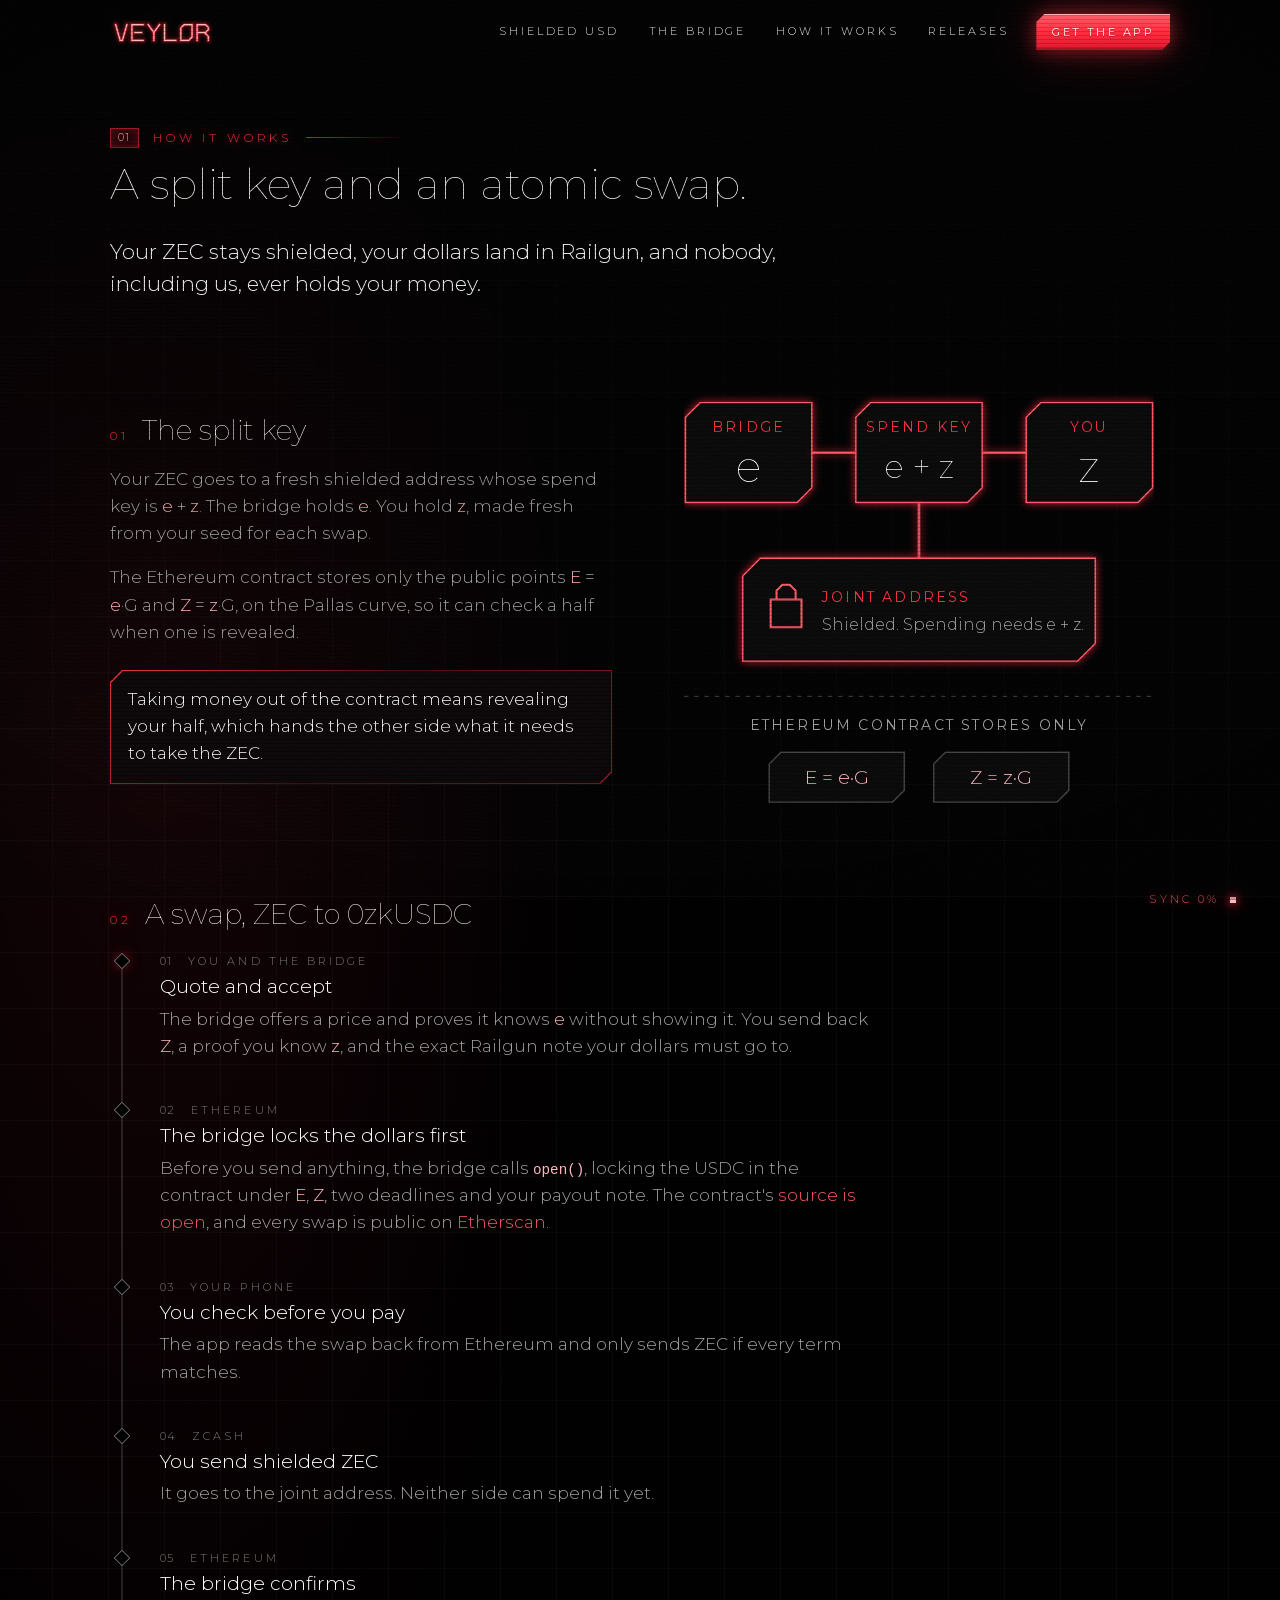
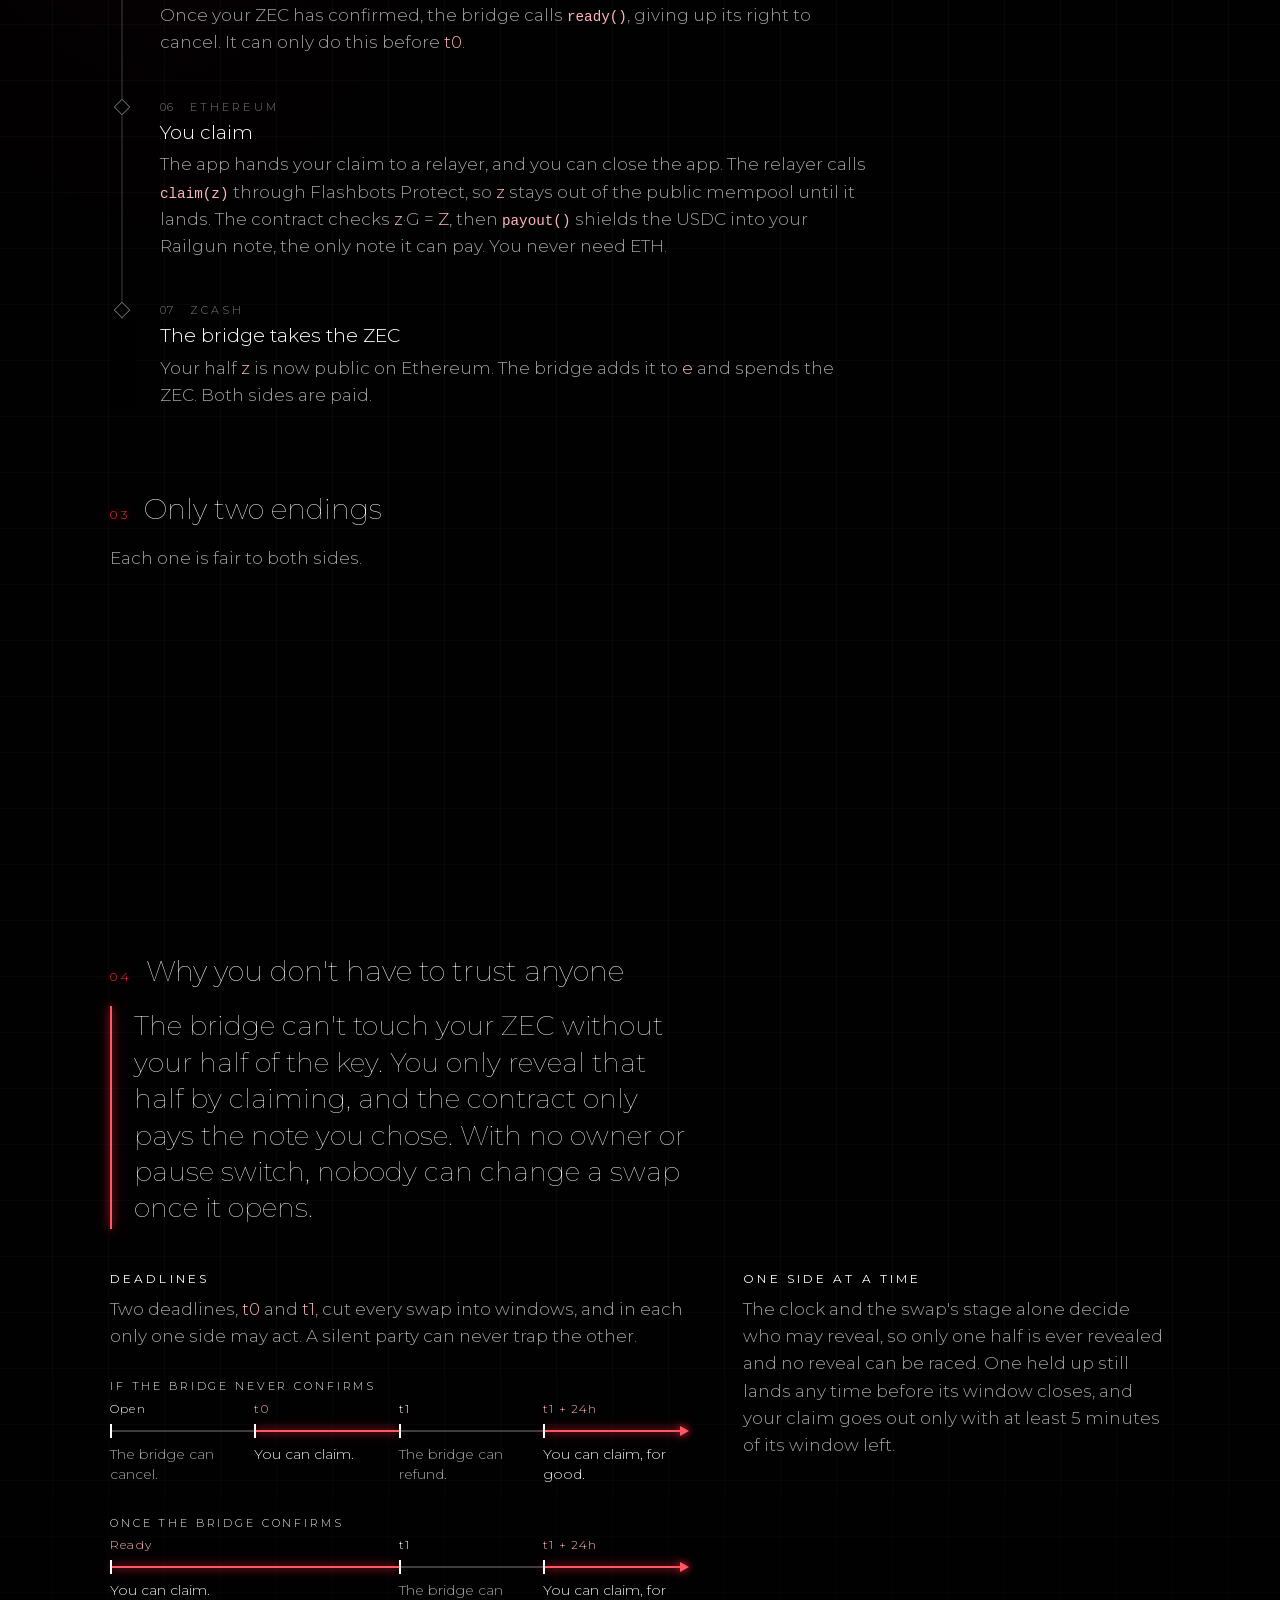
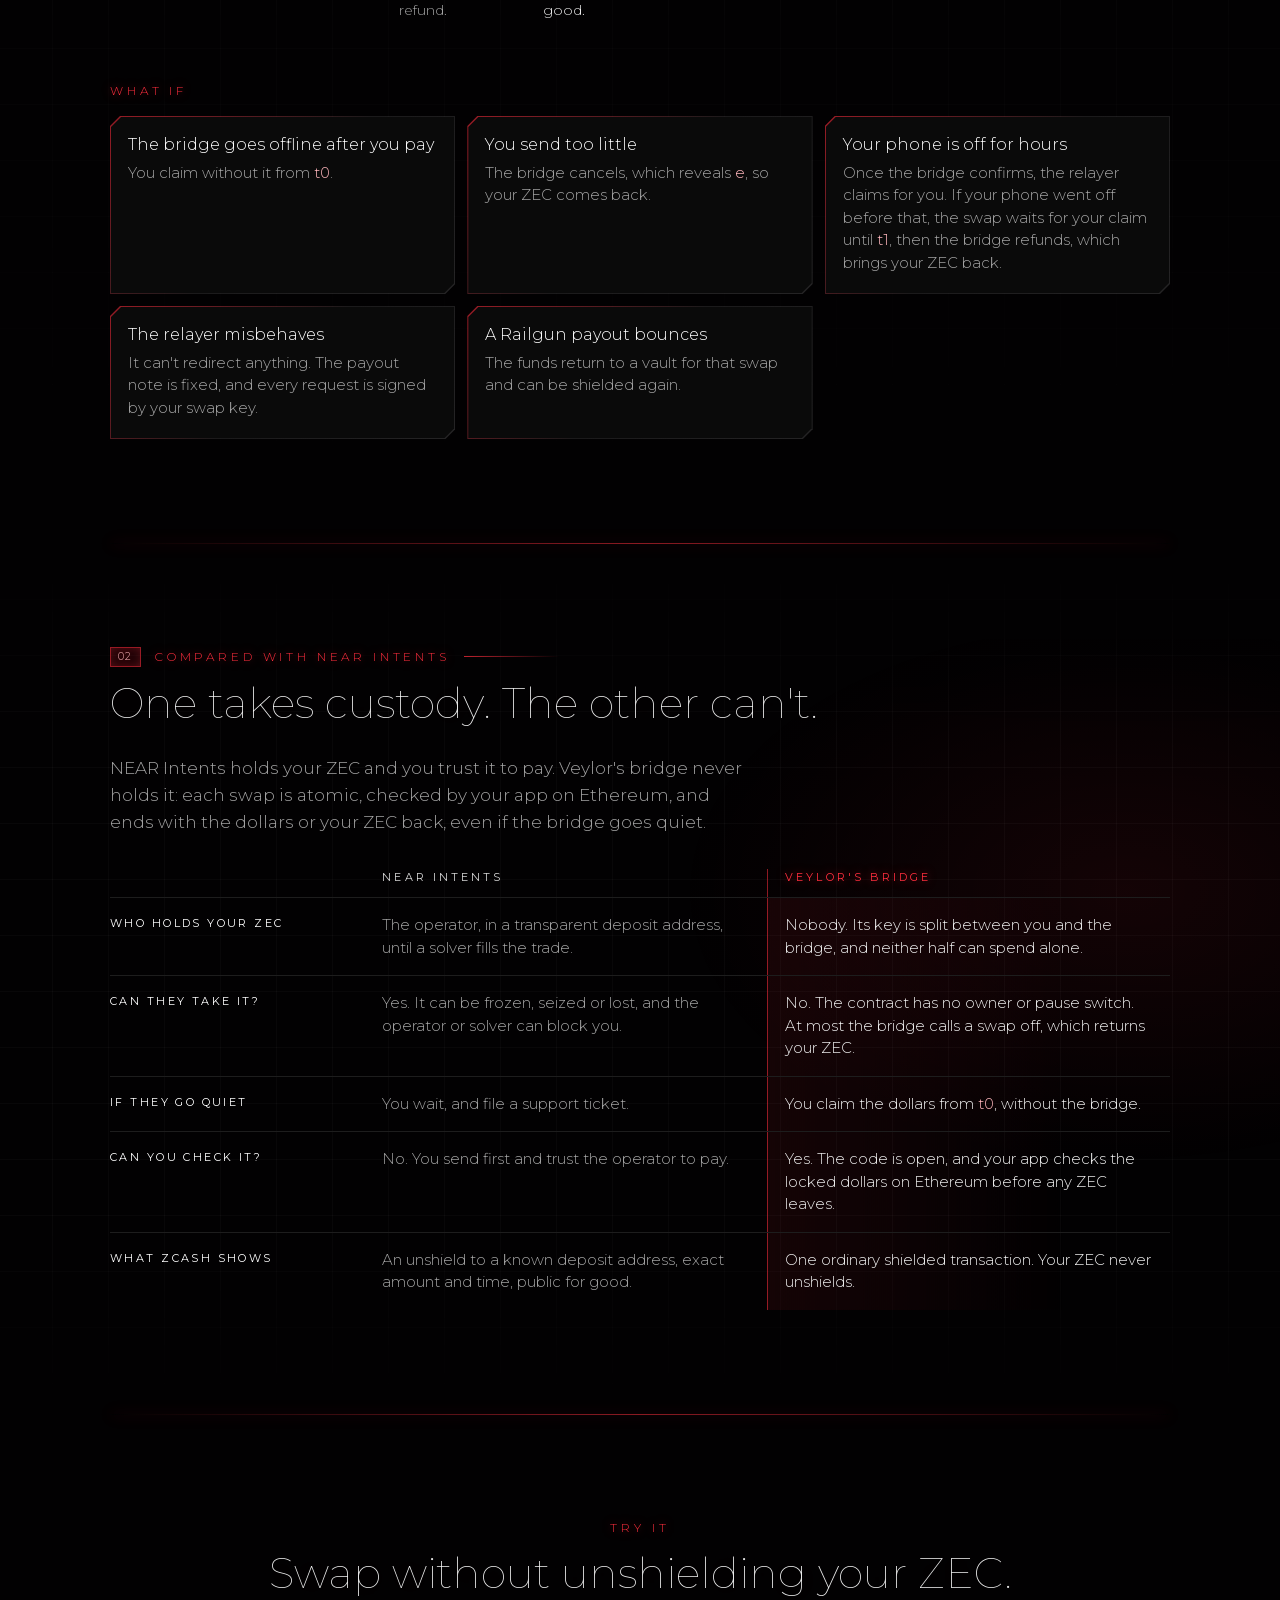
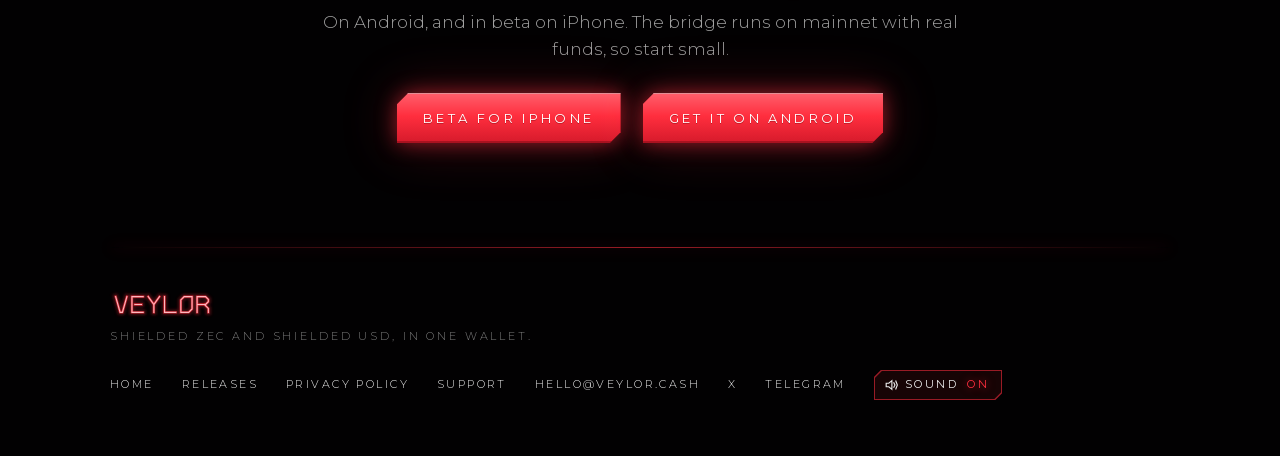
==== how-it-works/index.html @ bbc7f248 "Releases: every download with its SHA-256, its build record, and how to check it veylor.cash/release" ====
<!doctype html>
<html lang="en">
<head>
<meta charset="utf-8">
<meta name="viewport" content="width=device-width, initial-scale=1, viewport-fit=cover">
<title>How it works · Veylor</title>
<meta name="description" content="How Veylor's shielded bridge swaps shielded ZEC for USDC shielded in Railgun, without unshielding your ZEC: a split key, an atomic swap, and a refund for every failure.">
<meta name="theme-color" content="#000000">
<meta property="og:title" content="How Veylor's shielded bridge works">
<meta property="og:description" content="How Veylor swaps shielded ZEC and shielded USDC with a split key and an atomic swap, and how it compares with NEAR Intents.">
<meta property="og:image" content="https://veylor.cash/icon.png">
<meta property="og:url" content="https://veylor.cash/how-it-works/">
<link rel="icon" href="/icon.png">
<link rel="apple-touch-icon" href="/icon.png">
<link rel="preload" href="/fonts/montserrat-latin.woff2" as="font" type="font/woff2" crossorigin>
<link rel="stylesheet" href="/site.css">
<script>document.documentElement.classList.add('js')</script>
<script src="/site.js" defer></script>
</head>
<body>
<div class="topbar">
  <a class="tb-mark" href="/" aria-label="Veylor home"><svg class="wordmark lit" viewBox="-5 -5 92.5 24" aria-hidden="true"><g fill="none" stroke-linecap="square" stroke-linejoin="miter"><use href="#vw" class="halo" filter="url(#vw-halo)"/><use href="#vw" class="glow" filter="url(#vw-glow)"/><use href="#vw" class="core"/></g></svg></a>
  <nav class="tb-links" aria-label="Main">
    <a href="/#dollars">Shielded USD</a>
    <a href="/#trail">The bridge</a>
    <a href="/how-it-works/">How it works</a>
    <a href="/releases/">Releases</a>
  </nav>
  <div class="tb-end">
    <span class="btn-glow"><a class="btn btn-sm" href="/#beta">Get the app</a></span>
  </div>
</div>

<div class="sync" aria-hidden="true"><div class="sync-line"></div><div class="sync-head"><span class="sync-readout">SYNC 0%</span></div></div>

<main>
  <svg class="defs" width="0" height="0" aria-hidden="true" focusable="false"><defs>
          <path id="vw" d="M0 0L4 14L6 14L10 0M24.5 0L14.5 0L14.5 14L24.5 14M17.1 7L23 7M29 0L34 7L39 0M34 7L34 14M43.5 0L43.5 14L53.5 14M61 0L68 0L68 11L65 14L58 14L58 3ZM72.5 14L72.5 0L80 0L82.5 2.5L82.5 4.5L80 7L72.5 7M79 7L82.5 10.5L82.5 14"/>
          <filter id="vw-halo" x="-20%" y="-90%" width="140%" height="280%"><feGaussianBlur stdDeviation="1.6"/></filter>
          <filter id="vw-glow" x="-10%" y="-40%" width="120%" height="180%"><feGaussianBlur stdDeviation="0.45"/></filter>
        </defs></svg>

  <section class="section first" id="how" aria-labelledby="how-title">
    <p class="hud sec">How it works</p>
    <h1 class="title" id="how-title">A split key and an atomic swap.</h1>
    <p class="lead reveal">Your ZEC stays shielded, your dollars land in Railgun, and nobody, including us, ever holds your money.</p>

    <div class="how-block how-key">
      <div>
        <h3 class="sub"><span class="sub-n">01</span> The split key</h3>
        <div class="prose">
          <p>Your ZEC goes to a fresh shielded address whose spend key is <var>e</var> + <var>z</var>. The bridge holds <var>e</var>. You hold <var>z</var>, made fresh from your seed for each swap.</p>
          <p>The Ethereum contract stores only the public points <var>E</var> = <var>e</var>·G and <var>Z</var> = <var>z</var>·G, on the Pallas curve, so it can check a half when one is revealed.</p>
        </div>
        <p class="callout plate">Taking money out of the contract means revealing your half, which hands the other side what it needs to take the ZEC.</p>
      </div>
      <figure class="keyfig reveal">
        <svg viewBox="0 0 320 292" role="img" aria-labelledby="kf-title kf-desc">
          <title id="kf-title">The split key</title>
          <desc id="kf-desc">The bridge's half e and your half z add up to e + z, the spend key of the joint shielded address. The Ethereum contract stores only the public points E = e·G and Z = z·G.</desc>
          <g class="kd-e kd-lit">
            <path class="kd-plate" d="M11 12H87V70L77 80H1V22Z"/>
            <text class="kd-cap" x="44" y="32" text-anchor="middle">BRIDGE</text>
            <text class="kd-big" x="44" y="66" text-anchor="middle">e</text>
          </g>
          <g class="kd-z kd-lit">
            <path class="kd-plate" d="M243 12H319V70L309 80H233V22Z"/>
            <text class="kd-cap" x="276" y="32" text-anchor="middle">YOU</text>
            <text class="kd-big" x="276" y="66" text-anchor="middle">z</text>
          </g>
          <path class="kd-wire w1" pathLength="1" d="M87 46H117"/>
          <path class="kd-wire w2" pathLength="1" d="M233 46H203"/>
          <g class="kd-sum kd-lit">
            <path class="kd-plate" d="M127 12H203V70L193 80H117V22Z"/>
            <text class="kd-cap" x="160" y="32" text-anchor="middle">SPEND KEY</text>
            <text class="kd-mid" x="160" y="63" text-anchor="middle">e + z</text>
          </g>
          <path class="kd-wire w3" pathLength="1" d="M160 80V118"/>
          <g class="kd-joint kd-lit">
            <path class="kd-plate" d="M52 118H280V176L268 188H40V130Z"/>
            <path class="kd-lock" d="M63 146V140L67 136H72L76 140V146M59 146H80V165H59Z"/>
            <text class="kd-cap" x="94" y="148">JOINT ADDRESS</text>
            <text class="kd-small" x="94" y="167">Shielded. Spending needs e + z.</text>
          </g>
          <g class="kd-contract">
            <path class="kd-rule" d="M0 212H320"/>
            <text class="kd-cap kd-cap-dim" x="160" y="235" text-anchor="middle">ETHEREUM CONTRACT STORES ONLY</text>
            <path class="kd-plate" d="M66 250H150V276L142 284H58V258Z"/>
            <text class="kd-chip" x="104" y="272" text-anchor="middle">E = e·G</text>
            <path class="kd-plate" d="M178 250H262V276L254 284H170V258Z"/>
            <text class="kd-chip" x="216" y="272" text-anchor="middle">Z = z·G</text>
          </g>
        </svg>
      </figure>
    </div>

    <div class="how-block">
      <h3 class="sub"><span class="sub-n">02</span> A swap, ZEC to 0zkUSDC</h3>
      <div class="steps-wrap" data-rail>
        <span class="rail" aria-hidden="true"><span class="rail-fill"></span></span>
        <ol class="steps">
          <li class="step">
            <span class="step-where">You and the bridge</span>
            <h4>Quote and accept</h4>
            <p>The bridge offers a price and proves it knows <var>e</var> without showing it. You send back <var>Z</var>, a proof you know <var>z</var>, and the exact Railgun note your dollars must go to.</p>
          </li>
          <li class="step">
            <span class="step-where">Ethereum</span>
            <h4>The bridge locks the dollars first</h4>
            <p>Before you send anything, the bridge calls <code>open()</code>, locking the USDC in the contract under <var>E</var>, <var>Z</var>, two deadlines and your payout note. The contract's <a href="https://github.com/ChinmayGopal931/zecSwap/blob/64917fc90175dc25a0f6d522f0481807d7fe78f2/contracts/src/ZecSwap.sol">source is open</a>, and every swap is public on <a href="https://etherscan.io/address/0xeB3A00bcB6c9fF626fE57a5dBbDCf01730e7898f">Etherscan</a>.</p>
          </li>
          <li class="step">
            <span class="step-where">Your phone</span>
            <h4>You check before you pay</h4>
            <p>The app reads the swap back from Ethereum and only sends ZEC if every term matches.</p>
          </li>
          <li class="step">
            <span class="step-where">Zcash</span>
            <h4>You send shielded ZEC</h4>
            <p>It goes to the joint address. Neither side can spend it yet.</p>
          </li>
          <li class="step">
            <span class="step-where">Ethereum</span>
            <h4>The bridge confirms</h4>
            <p>Once your ZEC has confirmed, the bridge calls <code>ready()</code>, giving up its right to cancel. It can only do this before <var>t0</var>.</p>
          </li>
          <li class="step">
            <span class="step-where">Ethereum</span>
            <h4>You claim</h4>
            <p>The app hands your claim to a relayer, and you can close the app. The relayer calls <code>claim(z)</code> through Flashbots Protect, so <var>z</var> stays out of the public mempool until it lands. The contract checks <var>z</var>·G = <var>Z</var>, then <code>payout()</code> shields the USDC into your Railgun note, the only note it can pay. You never need ETH.</p>
          </li>
          <li class="step">
            <span class="step-where">Zcash</span>
            <h4>The bridge takes the ZEC</h4>
            <p>Your half <var>z</var> is now public on Ethereum. The bridge adds it to <var>e</var> and spends the ZEC. Both sides are paid.</p>
          </li>
        </ol>
      </div>
    </div>

    <div class="how-block">
      <h3 class="sub"><span class="sub-n">03</span> Only two endings</h3>
      <p class="prose">Each one is fair to both sides.</p>
      <div class="endings">
        <article class="ending card reveal"><div class="card-in">
          <span class="half plate" aria-hidden="true">z</span>
          <p class="hud">Claimed</p>
          <h4>You reveal <var>z</var></h4>
          <ul class="payouts">
            <li>You get 0zkUSDC in your Railgun note.</li>
            <li>The bridge adds <var>z</var> to <var>e</var> and takes the ZEC.</li>
          </ul>
          <p class="ending-note">The contract can only pay the note fixed at open.</p>
        </div></article>
        <article class="ending card reveal"><div class="card-in">
          <span class="half plate" aria-hidden="true">e</span>
          <p class="hud">Refunded</p>
          <h4>The bridge reveals <var>e</var></h4>
          <ul class="payouts">
            <li>The bridge gets its USDC back.</li>
            <li>Your app adds <var>e</var> to your <var>z</var> and moves the ZEC back to you.</li>
          </ul>
          <p class="ending-note">The bridge can cancel before <var>t0</var> if it never confirmed, or refund in the day after <var>t1</var>.</p>
        </div></article>
      </div>
    </div>

    <div class="how-block">
      <h3 class="sub"><span class="sub-n">04</span> Why you don't have to trust anyone</h3>
      <blockquote class="pull reveal"><p>The bridge can't touch your ZEC without your half of the key. You only reveal that half by claiming, and the contract only pays the note you chose. With no owner or pause switch, nobody can change a swap once it opens.</p></blockquote>
      <div class="rules">
        <div class="rule reveal">
          <h4>Deadlines</h4>
          <p>Two deadlines, <var>t0</var> and <var>t1</var>, cut every swap into windows, and in each only one side may act. A silent party can never trap the other.</p>
          <div class="lanes">
            <div class="lane">
              <p class="lane-title">If the bridge never confirms</p>
              <ol class="lane-bar ends-you">
                <li class="seg"><span class="mark"><span class="sr-only">From </span>Open<span class="sr-only">:</span></span> The bridge can cancel.</li>
                <li class="seg seg-you"><span class="mark"><span class="sr-only">From </span>t0<span class="sr-only">:</span></span> You can claim.</li>
                <li class="seg"><span class="mark"><span class="sr-only">From </span>t1<span class="sr-only">:</span></span> The bridge can refund.</li>
                <li class="seg seg-you"><span class="mark"><span class="sr-only">From </span>t1 + 24h<span class="sr-only">:</span></span> You can claim, for good.</li>
              </ol>
            </div>
            <div class="lane">
              <p class="lane-title">Once the bridge confirms</p>
              <ol class="lane-bar ends-you">
                <li class="seg seg-you seg-wide"><span class="mark"><span class="sr-only">From </span>Ready<span class="sr-only">:</span></span> You can claim.</li>
                <li class="seg"><span class="mark"><span class="sr-only">From </span>t1<span class="sr-only">:</span></span> The bridge can refund.</li>
                <li class="seg seg-you"><span class="mark"><span class="sr-only">From </span>t1 + 24h<span class="sr-only">:</span></span> You can claim, for good.</li>
              </ol>
            </div>
          </div>
        </div>
        <div class="rule reveal">
          <h4>One side at a time</h4>
          <p>The clock and the swap's stage alone decide who may reveal, so only one half is ever revealed and no reveal can be raced. One held up still lands any time before its window closes, and your claim goes out only with at least 5 minutes of its window left.</p>
        </div>
      </div>

      <h4 class="hud whatif-title">What if</h4>
      <dl class="whatif">
        <div class="wi plate reveal"><dt>The bridge goes offline after you pay</dt><dd>You claim without it from <var>t0</var>.</dd></div>
        <div class="wi plate reveal"><dt>You send too little</dt><dd>The bridge cancels, which reveals <var>e</var>, so your ZEC comes back.</dd></div>
        <div class="wi plate reveal"><dt>Your phone is off for hours</dt><dd>Once the bridge confirms, the relayer claims for you. If your phone went off before that, the swap waits for your claim until <var>t1</var>, then the bridge refunds, which brings your ZEC back.</dd></div>
        <div class="wi plate reveal"><dt>The relayer misbehaves</dt><dd>It can't redirect anything. The payout note is fixed, and every request is signed by your swap key.</dd></div>
        <div class="wi plate reveal"><dt>A Railgun payout bounces</dt><dd>The funds return to a vault for that swap and can be shielded again.</dd></div>
      </dl>
    </div>
  </section>

  <section class="section" id="compare" aria-labelledby="compare-title">
    <p class="hud sec">Compared with NEAR Intents</p>
    <h2 class="title" id="compare-title">One takes custody. The other can't.</h2>
    <p class="prose intro">NEAR Intents holds your ZEC and you trust it to pay. Veylor's bridge never holds it: each swap is atomic, checked by your app on Ethereum, and ends with the dollars or your ZEC back, even if the bridge goes quiet.</p>
    <div class="reveal">
      <table class="compare" role="table">
        <caption class="sr-only">NEAR Intents and Veylor's bridge, compared</caption>
        <thead role="rowgroup">
          <tr role="row">
            <th scope="col" role="columnheader"><span class="sr-only">Compared on</span></th>
            <th scope="col" role="columnheader" class="c-near">NEAR Intents</th>
            <th scope="col" role="columnheader" class="c-veylor">Veylor's bridge</th>
          </tr>
        </thead>
        <tbody role="rowgroup">
          <tr role="row">
            <th scope="row" role="rowheader">Who holds your ZEC</th>
            <td role="cell" class="c-near" data-label="NEAR Intents">The operator, in a transparent deposit address, until a solver fills the trade.</td>
            <td role="cell" class="c-veylor" data-label="Veylor's bridge">Nobody. Its key is split between you and the bridge, and neither half can spend alone.</td>
          </tr>
          <tr role="row">
            <th scope="row" role="rowheader">Can they take it?</th>
            <td role="cell" class="c-near" data-label="NEAR Intents">Yes. It can be frozen, seized or lost, and the operator or solver can block you.</td>
            <td role="cell" class="c-veylor" data-label="Veylor's bridge">No. The contract has no owner or pause switch. At most the bridge calls a swap off, which returns your ZEC.</td>
          </tr>
          <tr role="row">
            <th scope="row" role="rowheader">If they go quiet</th>
            <td role="cell" class="c-near" data-label="NEAR Intents">You wait, and file a support ticket.</td>
            <td role="cell" class="c-veylor" data-label="Veylor's bridge">You claim the dollars from <var>t0</var>, without the bridge.</td>
          </tr>
          <tr role="row">
            <th scope="row" role="rowheader">Can you check it?</th>
            <td role="cell" class="c-near" data-label="NEAR Intents">No. You send first and trust the operator to pay.</td>
            <td role="cell" class="c-veylor" data-label="Veylor's bridge">Yes. The code is open, and your app checks the locked dollars on Ethereum before any ZEC leaves.</td>
          </tr>
          <tr role="row">
            <th scope="row" role="rowheader">What Zcash shows</th>
            <td role="cell" class="c-near" data-label="NEAR Intents">An unshield to a known deposit address, exact amount and time, public for good.</td>
            <td role="cell" class="c-veylor" data-label="Veylor's bridge">One ordinary shielded transaction. Your ZEC never unshields.</td>
          </tr>
        </tbody>
      </table>
    </div>
  </section>

  <section class="section beta" id="try">
    <p class="hud">Try it</p>
    <h2 class="title">Swap without unshielding your ZEC.</h2>
    <p class="prose">On Android, and in beta on iPhone. The bridge runs on mainnet with real funds, so start small.</p>
    <div class="cta"><span class="btn-glow"><a class="btn" href="https://testflight.apple.com/join/D9gw2Kwm">Beta for iPhone</a></span><span class="btn-glow"><a class="btn" href="https://play.google.com/store/apps/details?id=com.veylor.app">Get it on Android</a></span></div>
  </section>
</main>

<footer class="site-footer">
  <div class="ft-brand">
    <a class="tb-mark" href="/" aria-label="Veylor home"><svg class="wordmark lit" viewBox="-5 -5 92.5 24" aria-hidden="true"><g fill="none" stroke-linecap="square" stroke-linejoin="miter"><use href="#vw" class="halo" filter="url(#vw-halo)"/><use href="#vw" class="glow" filter="url(#vw-glow)"/><use href="#vw" class="core"/></g></svg></a>
    <p>Shielded ZEC and Shielded USD, in one wallet.</p>
  </div>
  <div class="ft-links">
    <nav aria-label="Footer">
      <a href="/">Home</a>
      <a href="/releases/">Releases</a>
      <a href="/privacy/">Privacy policy</a>
      <a href="/#support">Support</a>
      <a href="mailto:hello@veylor.cash">hello@veylor.cash</a>
    </nav>
    <nav class="ft-social" aria-label="Social">
      <a href="https://x.com/veylorwallet" aria-label="Veylor on X">X</a>
      <a href="https://t.me/veylorwallet" aria-label="Veylor on Telegram">Telegram</a>
    </nav>
    <button class="sound plate" type="button" aria-pressed="true" hidden>
      <svg viewBox="0 0 16 16" aria-hidden="true"><path d="M2.5 6H5.5L9 3V13L5.5 10H2.5Z"/><path class="wave" d="M11.25 5.5L12.5 8L11.25 10.5M13.5 3.5L15.25 8L13.5 12.5"/><path class="mute" d="M11.5 6L15 10M15 6L11.5 10"/></svg>
      <span>Sound</span><span class="sound-state" aria-hidden="true">On</span>
    </button>
  </div>
</footer>
</body>
</html>
---- site.css ----
@font-face {
  font-family: "Montserrat";
  src: url("/fonts/montserrat-latin.woff2") format("woff2");
  font-weight: 100 400;
  font-display: swap;
  unicode-range: U+0000-00FF, U+0131, U+0152-0153, U+02BB-02BC, U+02C6, U+02DA, U+02DC, U+0304, U+0308, U+0329, U+2000-206F, U+20AC, U+2122, U+2191, U+2193, U+2212, U+2215, U+FEFF, U+FFFD;
}

:root {
  color-scheme: dark;
  --bg: #000;
  --panel: #070707;
  --text: #ececec;
  --muted: #a3a3a3;
  --dim: #7d7d7d;
  --red: #ff2e3e;
  --red-hot: #ff5966;
  --red-core: #ffb7bd;
  --red-deep: #6e0b15;
  --rule: #1d1d1d;
  --steel: rgba(255, 255, 255, 0.22);
  --cut: 14px;
  --lit-edge: linear-gradient(135deg, rgba(255, 46, 62, 0.95), rgba(255, 46, 62, 0.25) 48%, rgba(255, 46, 62, 0.55));
  --font: "Montserrat", -apple-system, BlinkMacSystemFont, "Segoe UI", Roboto, Helvetica, Arial, sans-serif;
  --panel-fill:
    radial-gradient(140% 90% at 0% 0%, rgba(255, 46, 62, 0.09), transparent 55%),
    linear-gradient(180deg, rgba(255, 255, 255, 0.04), rgba(255, 255, 255, 0) 32%),
    repeating-linear-gradient(135deg, rgba(255, 255, 255, 0.016) 0 1px, transparent 1px 6px),
    #0a090a;
  --grain: url("data:image/svg+xml,%3Csvg xmlns='http://www.w3.org/2000/svg' width='180' height='180'%3E%3Cfilter id='n'%3E%3CfeTurbulence type='fractalNoise' baseFrequency='.85' numOctaves='2' stitchTiles='stitch'/%3E%3CfeColorMatrix values='0 0 0 0 1 0 0 0 0 1 0 0 0 0 1 0 0 0 .6 0'/%3E%3C/filter%3E%3Crect width='100%25' height='100%25' filter='url(%23n)'/%3E%3C/svg%3E");
  --mono: ui-monospace, SFMono-Regular, Menlo, Consolas, "Liberation Mono", monospace;
}

/* Every animation on this page lives in the no-preference block at the end:
   what is written above it is the still, fully lit page that visitors who
   ask for reduced motion see. */

* { box-sizing: border-box; }
html, body { overflow-x: clip; }
body {
  margin: 0;
  background: #020102;
  color: var(--text);
  font: 300 17px/1.6 var(--font);
  -webkit-font-smoothing: antialiased;
}
body::before, body::after { content: ""; position: fixed; inset: 0; pointer-events: none; z-index: 100; }
body::before { background: var(--grain); background-size: 180px; opacity: 0.045; }
body::after {
  background:
    repeating-linear-gradient(to bottom, transparent 0 3px, rgba(0, 0, 0, 0.16) 3px 4px),
    radial-gradient(ellipse 120% 90% at 50% 45%, transparent 58%, rgba(0, 0, 0, 0.6) 100%);
}
.defs { position: absolute; width: 0; height: 0; overflow: hidden; }
a { color: var(--red-hot); text-decoration: none; }
a:hover { text-decoration: underline; }
a:focus-visible, button:focus-visible { outline: 1px solid var(--red-core); outline-offset: 4px; }
.sr-only {
  position: absolute; width: 1px; height: 1px; margin: -1px; overflow: hidden;
  clip: rect(0 0 0 0); white-space: nowrap; border: 0;
}
var { font-style: normal; color: var(--red-core); }
.section code { font-family: var(--mono); font-size: 0.84em; color: var(--red-core); }

/* HUD captions: spaced uppercase red, as the app's section heads. */
.hud {
  font-weight: 300; font-size: 12px; letter-spacing: 0.32em; text-transform: uppercase;
  color: var(--red); text-shadow: 0 0 10px rgba(255, 46, 62, 0.55);
  margin: 0;
}

/* A plate with 45° cuts: a 1px edge (the cuts drawn too) over a dark fill. */
.plate { position: relative; isolation: isolate; --c: 10px; --edge: var(--steel); --fill: #0a0a0a; }
.plate::before, .plate::after {
  content: ""; position: absolute; z-index: -1; pointer-events: none;
  clip-path: polygon(var(--c) 0, 100% 0, 100% calc(100% - var(--c)), calc(100% - var(--c)) 100%, 0 100%, 0 var(--c));
}
.plate::before { inset: 0; background: var(--edge); }
.plate::after { inset: 1px; background: var(--fill); }

/* The VEYLOR tube: halo, glow and core, as Neon.strokeTube. */
.wordmark { display: block; overflow: visible; }
.wordmark .halo { stroke: var(--red); stroke-opacity: 0.28; stroke-width: 4.75; }
.wordmark .glow { stroke: var(--red); stroke-opacity: 0.75; stroke-width: 2.09; }
.wordmark .core { stroke: var(--red-core); stroke-width: 0.95; }

/* ---------- Hero ---------- */
.hero {
  position: relative; min-height: 100vh; min-height: 100svh; display: flex; flex-direction: column; overflow: hidden; isolation: isolate;
  background: linear-gradient(to bottom, #000 0%, #040103 38%, #12030a 70%, #2a0711 100%);
}
.sky { position: absolute; inset: 0; z-index: 0; pointer-events: none; }
.stars {
  position: absolute; inset: 0;
  background:
    radial-gradient(circle at 45.3% 33.3%, rgba(255,255,255,0.9) 0 1.4px, transparent 2.2px),
    radial-gradient(circle at 50.8% 34.9%, rgba(255,255,255,0.5) 0 1.4px, transparent 2.2px),
    radial-gradient(circle at 62.7% 46.4%, rgba(255,255,255,0.35) 0 1.4px, transparent 2.2px),
    radial-gradient(circle at 30.7% 7.1%, rgba(255,255,255,0.35) 0 1.4px, transparent 2.2px),
    radial-gradient(circle at 95.5% 38.6%, rgba(255,255,255,0.5) 0 1px, transparent 1.8px),
    radial-gradient(circle at 82.5% 5.5%, rgba(255,255,255,0.35) 0 1px, transparent 1.8px),
    radial-gradient(circle at 87.2% 35.6%, rgba(255,255,255,0.9) 0 1px, transparent 1.8px),
    radial-gradient(circle at 44.2% 49.2%, rgba(255,255,255,0.5) 0 1px, transparent 1.8px),
    radial-gradient(circle at 50.0% 39.1%, rgba(255,255,255,0.9) 0 1px, transparent 1.8px),
    radial-gradient(circle at 40.9% 32.9%, rgba(255,255,255,0.35) 0 1px, transparent 1.8px),
    radial-gradient(circle at 31.9% 14.9%, rgba(255,255,255,0.7) 0 1px, transparent 1.8px),
    radial-gradient(circle at 7.9% 44.9%, rgba(255,255,255,0.9) 0 1px, transparent 1.8px),
    radial-gradient(circle at 84.0% 23.6%, rgba(255,255,255,0.35) 0 1px, transparent 1.8px),
    radial-gradient(circle at 21.9% 53.9%, rgba(255,255,255,0.35) 0 1.4px, transparent 2.2px),
    radial-gradient(circle at 37.8% 41.7%, rgba(255,255,255,0.9) 0 1px, transparent 1.8px),
    radial-gradient(circle at 56.5% 13.1%, rgba(255,255,255,0.7) 0 1px, transparent 1.8px),
    radial-gradient(circle at 9.5% 20.6%, rgba(255,255,255,0.9) 0 1px, transparent 1.8px),
    radial-gradient(circle at 14.2% 41.6%, rgba(255,255,255,0.35) 0 1px, transparent 1.8px),
    radial-gradient(circle at 46.6% 29.3%, rgba(255,255,255,0.5) 0 1.4px, transparent 2.2px),
    radial-gradient(circle at 50.9% 57.2%, rgba(255,255,255,0.5) 0 1.4px, transparent 2.2px),
    radial-gradient(circle at 64.1% 8.5%, rgba(255,255,255,0.9) 0 1px, transparent 1.8px),
    radial-gradient(circle at 1.0% 50.4%, rgba(255,255,255,0.7) 0 1px, transparent 1.8px),
    radial-gradient(circle at 21.6% 24.1%, rgba(255,255,255,0.35) 0 1px, transparent 1.8px),
    radial-gradient(circle at 98.0% 13.9%, rgba(255,255,255,0.7) 0 1px, transparent 1.8px),
    radial-gradient(circle at 76.7% 20.4%, rgba(255,255,255,0.7) 0 1.4px, transparent 2.2px),
    radial-gradient(circle at 8.2% 7.0%, rgba(255,255,255,0.5) 0 1px, transparent 1.8px),
    radial-gradient(circle at 59.9% 22.8%, rgba(255,255,255,0.9) 0 1px, transparent 1.8px),
    radial-gradient(circle at 95.0% 29.1%, rgba(255,255,255,0.5) 0 1.4px, transparent 2.2px),
    radial-gradient(circle at 18.9% 10.6%, rgba(255,255,255,0.5) 0 1px, transparent 1.8px),
    radial-gradient(circle at 72.1% 10.9%, rgba(255,255,255,0.5) 0 1.4px, transparent 2.2px),
    radial-gradient(circle at 87.5% 35.8%, rgba(255,255,255,0.9) 0 1px, transparent 1.8px),
    radial-gradient(circle at 11.2% 4.2%, rgba(255,255,255,0.7) 0 1px, transparent 1.8px),
    radial-gradient(circle at 73.5% 23.9%, rgba(255,255,255,0.9) 0 1.4px, transparent 2.2px),
    radial-gradient(circle at 29.8% 11.8%, rgba(255,255,255,0.35) 0 1px, transparent 1.8px),
    radial-gradient(circle at 23.4% 33.3%, rgba(255,255,255,0.35) 0 1px, transparent 1.8px),
    radial-gradient(circle at 21.8% 53.2%, rgba(255,255,255,0.35) 0 1px, transparent 1.8px),
    radial-gradient(circle at 27.4% 27.0%, rgba(255,255,255,0.35) 0 1px, transparent 1.8px),
    radial-gradient(circle at 18.3% 22.7%, rgba(255,255,255,0.5) 0 1px, transparent 1.8px),
    radial-gradient(circle at 36.5% 51.9%, rgba(255,255,255,0.7) 0 1px, transparent 1.8px),
    radial-gradient(circle at 58.8% 53.7%, rgba(255,255,255,0.9) 0 1px, transparent 1.8px),
    radial-gradient(circle at 69.7% 55.9%, rgba(255,255,255,0.35) 0 1px, transparent 1.8px),
    radial-gradient(circle at 48.3% 42.9%, rgba(255,255,255,0.7) 0 1px, transparent 1.8px),
    radial-gradient(circle at 98.9% 6.2%, rgba(255,255,255,0.7) 0 1px, transparent 1.8px),
    radial-gradient(circle at 89.2% 43.3%, rgba(255,255,255,0.5) 0 1px, transparent 1.8px),
    radial-gradient(circle at 35.5% 40.4%, rgba(255,255,255,0.35) 0 1.4px, transparent 2.2px),
    radial-gradient(circle at 93.5% 3.7%, rgba(255,255,255,0.9) 0 1px, transparent 1.8px);
  -webkit-mask-image: linear-gradient(to bottom, #000 30%, transparent 70%);
  mask-image: linear-gradient(to bottom, #000 30%, transparent 70%);
}
.stars.twinkle { transform: translate(37%, 9%) scale(0.8); opacity: 0.6; }
/* Keep the stars out from behind the hero's text. */
.sky { -webkit-mask-image: radial-gradient(ellipse 38% 44% at 50% 40%, transparent 55%, #000 100%); mask-image: radial-gradient(ellipse 38% 44% at 50% 40%, transparent 55%, #000 100%); }
@media (max-width: 700px) { .sky { opacity: 0.55; -webkit-mask-image: linear-gradient(to bottom, #000 0 9%, transparent 14% 100%); mask-image: linear-gradient(to bottom, #000 0 9%, transparent 14% 100%); } }
/* HUD corner brackets around the hero. */
.hud-frame {
  position: absolute; z-index: 2; pointer-events: none; inset: 84px 22px 22px; opacity: 0.75;
  --b: rgba(255, 46, 62, 0.8); --l: 22px;
  background:
    linear-gradient(var(--b), var(--b)) top left / var(--l) 1px,
    linear-gradient(var(--b), var(--b)) top left / 1px var(--l),
    linear-gradient(var(--b), var(--b)) top right / var(--l) 1px,
    linear-gradient(var(--b), var(--b)) top right / 1px var(--l),
    linear-gradient(var(--b), var(--b)) bottom left / var(--l) 1px,
    linear-gradient(var(--b), var(--b)) bottom left / 1px var(--l),
    linear-gradient(var(--b), var(--b)) bottom right / var(--l) 1px,
    linear-gradient(var(--b), var(--b)) bottom right / 1px var(--l);
  background-repeat: no-repeat;
  filter: drop-shadow(0 0 4px rgba(255, 46, 62, 0.8));
}
.hero-top {
  position: relative; z-index: 2; flex: 1 0 auto;
  display: flex; flex-direction: column; align-items: center; justify-content: center;
  text-align: center; padding: 104px 20px 76px;
}
.hero h1 { margin: 0; }
.hero .wordmark { width: min(82vw, 560px); height: auto; }
.hero .hud { margin-top: 36px; }
.tagline {
  background: linear-gradient(180deg, #fff 45%, #ffdfe2 80%, #ffb3ba 100%); -webkit-background-clip: text; background-clip: text; color: transparent;
  filter: drop-shadow(0 0 22px rgba(255, 46, 62, 0.22));
  font-weight: 100; font-size: clamp(30px, 5.2vw, 50px); line-height: 1.12; letter-spacing: 0.01em; margin: 14px auto 0; max-width: 15em; text-wrap: balance; }
.lede { color: var(--muted); max-width: 33em; margin: 18px auto 0; text-wrap: balance; }
.cta { display: flex; gap: 14px 22px; flex-wrap: wrap; justify-content: center; align-items: center; margin-top: 34px; }

.btn-glow { filter: drop-shadow(0 0 10px rgba(255, 46, 62, 0.55)) drop-shadow(0 0 26px rgba(255, 46, 62, 0.22)); }
.btn {
  --c: 11px;
  display: inline-flex; align-items: center; justify-content: center; min-height: 50px; padding: 0 26px;
  font: 400 13px/1 var(--font); letter-spacing: 0.26em; text-transform: uppercase;
  position: relative; overflow: hidden; isolation: isolate;
  background: linear-gradient(180deg, #ff5f6c 0%, var(--red) 46%, #d61a2b 100%); color: #fff;
  text-shadow: 0 1px 0 rgba(90, 0, 10, 0.35);
  box-shadow: inset 0 1px 0 rgba(255, 255, 255, 0.5), inset 0 -2px 0 rgba(80, 0, 10, 0.35);
  clip-path: polygon(var(--c) 0, 100% 0, 100% calc(100% - var(--c)), calc(100% - var(--c)) 100%, 0 100%, 0 var(--c));
}
/* A sweep of light crosses the slab on hover. */
.btn::after {
  content: ""; position: absolute; inset: 0; z-index: -1; transform: translateX(-120%);
  background: linear-gradient(105deg, transparent 35%, rgba(255, 255, 255, 0.45) 50%, transparent 65%);
}
.btn:hover { background: linear-gradient(180deg, #ff7a85 0%, var(--red-hot) 46%, #e8253a 100%); text-decoration: none; }
.btn:active { box-shadow: inset 0 2px 6px rgba(80, 0, 10, 0.5); }
.btn-sm { --c: 8px; min-height: 36px; padding: 0 16px; font-size: 11px; letter-spacing: 0.22em; }
/* The cut corners clip an outline, so focus shows inside the slab and around its glow. */
.btn:focus-visible { outline: none; background: var(--red-hot); box-shadow: inset 0 0 0 2px #fff; }
.btn-glow:has(.btn:focus-visible) { outline: 1px solid var(--red-core); outline-offset: 5px; }
.link-hud { font-size: 12px; letter-spacing: 0.26em; text-transform: uppercase; color: var(--text); }
.link-hud { display: inline-flex; align-items: center; gap: 10px; }
.link-hud::after {
  content: ""; width: 7px; height: 7px; border-top: 1px solid currentColor; border-right: 1px solid currentColor;
  transform: rotate(45deg); transition: transform 0.25s ease;
}
.link-hud:hover { color: var(--red-hot); text-decoration: none; text-shadow: 0 0 10px rgba(255, 46, 62, 0.6); }
.link-hud:hover::after { transform: translateX(3px) rotate(45deg); }

/* The horizon: a striped sun setting into a flowing grid. */
.scene { position: relative; z-index: 1; flex: none; height: max(260px, 42svh); }
.sun-glow {
  position: absolute; left: 50%; bottom: 62%; width: min(110vw, 680px); aspect-ratio: 1;
  transform: translate(-50%, 50%);
  background: radial-gradient(circle, rgba(255, 46, 62, 0.32) 0%, rgba(255, 46, 62, 0.1) 36%, transparent 64%);
}
.sun {
  position: absolute; left: 50%; bottom: 62%; width: min(52vw, 310px); aspect-ratio: 1; border-radius: 50%;
  transform: translate(-50%, 50%);
  filter: drop-shadow(0 0 30px rgba(255, 46, 62, 0.55));
  background: linear-gradient(to bottom, #ff9aa3 0%, var(--red) 30%, #b80d1d 50%);
  -webkit-mask-image: linear-gradient(to bottom, #000 0 23%, transparent 23% 25%, #000 25% 31%, transparent 31% 34%, #000 34% 38.5%, transparent 38.5% 42.5%, #000 42.5% 45.5%, transparent 45.5%);
  mask-image: linear-gradient(to bottom, #000 0 23%, transparent 23% 25%, #000 25% 31%, transparent 31% 34%, #000 34% 38.5%, transparent 38.5% 42.5%, #000 42.5% 45.5%, transparent 45.5%);
}
.floor { position: absolute; left: 0; right: 0; top: 38%; bottom: 0; overflow: hidden; background: #000; perspective: 300px; perspective-origin: 50% 0; }
.floor::before {
  content: ""; position: absolute; left: 0; right: 0; top: 0; height: 1px; z-index: 2;
  background: var(--red-hot); box-shadow: 0 0 10px var(--red), 0 0 28px rgba(255, 46, 62, 0.7);
}
.floor::after {
  content: ""; position: absolute; inset: 0; z-index: 1;
  background:
    radial-gradient(ellipse 70% 60% at 50% 0%, rgba(255, 46, 62, 0.22), transparent 70%),
    linear-gradient(to bottom, rgba(0, 0, 0, 0.85) 0%, transparent 32%), linear-gradient(to top, #020102 0%, transparent 34%);
}
/* The sun's light on the floor: broken bands that fade into the dark. */
.reflect {
  position: absolute; z-index: 2; left: 50%; top: 0; width: min(46vw, 300px); height: 70%; transform: translateX(-50%);
  background: repeating-linear-gradient(to bottom, rgba(255, 89, 102, 0.5) 0 2px, transparent 2px 7px);
  -webkit-mask-image: radial-gradient(ellipse 50% 100% at 50% 0%, #000, transparent);
  mask-image: radial-gradient(ellipse 50% 100% at 50% 0%, #000, transparent);
  opacity: 0.55; mix-blend-mode: screen;
}
.hz {
  position: absolute; z-index: 3; top: calc(38% - 26px); display: flex; align-items: center; gap: 8px;
  font-size: 10px; letter-spacing: 0.3em; text-transform: uppercase; color: var(--red-core); white-space: nowrap;
  text-shadow: 0 0 8px rgba(255, 46, 62, 0.8);
}
.hz i { width: 5px; height: 5px; background: var(--red-hot); box-shadow: 0 0 6px var(--red); transform: rotate(45deg); }
.hz-l { left: max(36px, calc((100vw - 1100px) / 2 + 20px)); }
.hz-r { right: max(36px, calc((100vw - 1100px) / 2 + 20px)); }
@media (max-width: 760px) { .hz { display: none; } }
.grid, .shots {
  position: absolute; left: -100%; width: 300%; top: 0; height: 290px;
  transform-origin: 50% 0; transform: rotateX(76deg);
}
.grid {
  background-image:
    linear-gradient(90deg, rgba(255, 70, 85, 0.85) 1px, transparent 1px),
    linear-gradient(0deg, rgba(255, 70, 85, 0.85) 1px, transparent 1px);
  background-size: 46px 46px;
  /* A column line through the middle, under the sun, for the shots to ride. */
  background-position: calc(50% + 23px) 0;
}
/* Packets shoot along the grid's lines into the distance, as the app's sync line's packet
   climbs it. They ride a second copy of the floor's plane, over its haze, so the perspective
   shrinks and slows them on their way to the horizon, where they fade. Still, there are none. */
.shots { z-index: 3; pointer-events: none; }
.shot {
  position: absolute; top: -120px; width: 2px; height: 120px; margin-left: -0.5px; opacity: 0;
  background: linear-gradient(to top, transparent, var(--red-hot) 45%, #fff);
  filter: drop-shadow(0 0 4px var(--red)) drop-shadow(0 0 10px rgba(255, 46, 62, 0.7));
}
.s1 { left: calc(50% - 46px * 3); }
.s2 { left: calc(50% - 46px); }
.s3 { left: calc(50% + 46px * 2); }
.s4 { left: calc(50% + 46px * 3); }

/* ---------- Sections ---------- */
.section { position: relative; z-index: 1; max-width: 1100px; margin: 0 auto; padding: 104px 20px; }
main { counter-reset: sec; }
main > .section::before {
  content: ""; position: absolute; z-index: -1; top: 0; bottom: 0; left: 50%; width: 100vw; transform: translateX(-50%); pointer-events: none;
  background:
    radial-gradient(50% 45% at var(--gx, 12%) var(--gy, 18%), rgba(255, 46, 62, 0.075), transparent 70%),
    linear-gradient(rgba(255, 255, 255, 0.026) 1px, transparent 1px) 50% 0 / 56px 56px,
    linear-gradient(90deg, rgba(255, 255, 255, 0.026) 1px, transparent 1px) 50% 0 / 56px 56px;
  -webkit-mask-image: linear-gradient(to bottom, transparent, #000 22%, #000 78%, transparent);
  mask-image: linear-gradient(to bottom, transparent, #000 22%, #000 78%, transparent);
}
main > .section:nth-of-type(even)::before { --gx: 88%; --gy: 40%; }
main > .section + .section::after {
  content: ""; position: absolute; top: 0; left: 20px; right: 20px; height: 1px;
  background: linear-gradient(90deg, transparent, rgba(255, 46, 62, 0.55) 50%, transparent);
  box-shadow: 0 0 14px rgba(255, 46, 62, 0.35);
}
main > .section#support::before, main > .section.beta::before { content: none; }
.section.first { padding-top: 128px; }
/* Numbered section labels: [01] THE PROBLEM ───── */
.hud.sec { display: flex; align-items: center; gap: 14px; }
.hud.sec::before {
  counter-increment: sec; content: counter(sec, decimal-leading-zero);
  padding: 4px 7px 3px; font-size: 10.5px; letter-spacing: 0.14em; line-height: 1; color: var(--red-core);
  border: 1px solid rgba(255, 46, 62, 0.55); background: rgba(255, 46, 62, 0.1); box-shadow: inset 0 0 10px rgba(255, 46, 62, 0.25);
}
.hud.sec::after { content: ""; flex: 0 1 96px; height: 1px; background: linear-gradient(90deg, rgba(255, 46, 62, 0.75), transparent); }
.section .title { text-shadow: 0 0 36px rgba(255, 46, 62, 0.16); font-weight: 100; font-size: clamp(28px, 4.2vw, 42px); line-height: 1.15; margin: 12px 0 28px; max-width: 24em; text-wrap: balance; }
.prose { max-width: 38em; color: var(--muted); }
.prose p { margin: 0 0 1em; }
.prose p:last-child { margin-bottom: 0; }
.prose strong { color: var(--text); font-weight: 400; }
.intro { margin: 0 0 32px; }
.lead { max-width: 34em; margin: 0; font-size: clamp(18px, 2.1vw, 21px); line-height: 1.55; color: var(--text); }

.cards { display: grid; gap: 16px; grid-template-columns: repeat(auto-fit, minmax(260px, 1fr)); }
.card {
  --card-edge: linear-gradient(135deg, rgba(255, 46, 62, 0.85), rgba(255, 46, 62, 0.14) 38%, rgba(255, 255, 255, 0.1));
  position: relative; isolation: isolate; padding: 1px;
  filter: drop-shadow(0 22px 30px rgba(0, 0, 0, 0.7)) drop-shadow(0 0 0 rgba(255, 46, 62, 0));
}
.card::before {
  content: ""; position: absolute; inset: 0; z-index: -1; background: var(--card-edge);
  clip-path: polygon(var(--cut) 0, 100% 0, 100% calc(100% - var(--cut)), calc(100% - var(--cut)) 100%, 0 100%, 0 var(--cut));
}
.card-in {
  position: relative; isolation: isolate; height: 100%; margin: 0; padding: 26px 24px 28px; background: var(--panel-fill);
  box-shadow: inset 0 1px 0 rgba(255, 255, 255, 0.07);
  clip-path: polygon(var(--cut) 0, 100% 0, 100% calc(100% - var(--cut)), calc(100% - var(--cut)) 100%, 0 100%, 0 var(--cut));
}
/* A spotlight that follows the pointer, and a sheen that crosses on hover. */
.card-in::before, .card-in::after { content: ""; position: absolute; inset: 0; z-index: -1; pointer-events: none; opacity: 0; }
.card-in::before { background: radial-gradient(340px circle at var(--mx, 50%) var(--my, 0%), rgba(255, 46, 62, 0.16), transparent 62%); }
.card-in::after { background: linear-gradient(110deg, transparent 38%, rgba(255, 255, 255, 0.06) 50%, transparent 62%); transform: translateX(-110%); }
.cards { perspective: 1100px; }
.cards .card:hover, .link-card:hover { --card-edge: linear-gradient(135deg, var(--red-hot), rgba(255, 46, 62, 0.45) 45%, rgba(255, 46, 62, 0.8)); }
.cards .card:hover .card-in::before, .cards .card:hover .card-in::after { opacity: 1; }
.cards .card:hover h3 { color: var(--red-core); text-shadow: 0 0 12px rgba(255, 46, 62, 0.6); }
.cards .card:hover .glyph { filter: drop-shadow(0 0 4px var(--red-hot)) drop-shadow(0 0 12px rgba(255, 46, 62, 0.9)); }
.cards h3 { font-weight: 400; font-size: 12px; letter-spacing: 0.26em; text-transform: uppercase; color: #fff; margin: 18px 0 8px; }
.cards .card p { margin: 0; font-size: 15px; color: var(--muted); }
.glyph {
  width: 30px; height: 30px; display: block; fill: none; stroke: var(--red-hot); stroke-width: 1.5;
  stroke-linecap: square; stroke-linejoin: miter; filter: drop-shadow(0 0 5px rgba(255, 46, 62, 0.8));
}

/* ---------- Two routes: NEAR Intents and the bridge ---------- */
.routes { display: grid; gap: 16px; margin-top: 44px; }
@media (min-width: 860px) { .routes { grid-template-columns: 1fr 1fr; } }
.route .card-in { padding: 22px 20px 24px; }
.route-public { --card-edge: linear-gradient(135deg, rgba(255, 255, 255, 0.34), rgba(255, 255, 255, 0.07) 45%, rgba(255, 255, 255, 0.14)); }
.route figcaption { margin-bottom: 20px; }
.route-public figcaption { color: #d9d9d9; text-shadow: none; }
.hops { list-style: none; margin: 0; padding: 0; }
.hop { padding: 12px 14px 14px; --c: 9px; }
.hop + .hop { margin-top: 36px; }
.hop-zone { display: block; font-size: 10px; letter-spacing: 0.28em; text-transform: uppercase; color: var(--dim); }
.hop-name { display: block; margin-top: 3px; font-size: 15px; line-height: 1.4; color: var(--text); }
.zone-shielded { --edge: linear-gradient(135deg, rgba(255, 46, 62, 0.95), rgba(255, 46, 62, 0.35) 55%, rgba(255, 46, 62, 0.6)); --fill: #0b0607; }
.zone-shielded .hop-zone { color: var(--red); text-shadow: 0 0 8px rgba(255, 46, 62, 0.55); }
.zone-public { --edge: rgba(255, 255, 255, 0.42); --fill: repeating-linear-gradient(135deg, rgba(255, 255, 255, 0.05) 0 6px, transparent 6px 12px), #0b0b0b; }
.zone-public .hop-zone { color: #fff; }
.wire {
  position: absolute; left: 25px; top: 100%; width: 2px; height: 36px; transform-origin: 50% 0;
  background: var(--red-hot); box-shadow: 0 0 8px var(--red), 0 0 16px rgba(255, 46, 62, 0.45);
}
.route-public .wire { background: rgba(255, 255, 255, 0.4); box-shadow: none; }
.route-public .hop:first-child .wire { background: repeating-linear-gradient(to bottom, #fff 0 4px, transparent 4px 8px); }
.edge { position: absolute; left: 42px; top: calc(100% + 11px); font-size: 10px; line-height: 14px; letter-spacing: 0.28em; text-transform: uppercase; color: #fff; }
.packet {
  position: absolute; left: -1px; top: 0; width: 4px; height: 10px; opacity: 0;
  background: var(--red-core); box-shadow: 0 0 6px #fff, 0 0 12px var(--red);
}
.leak { display: grid; grid-template-columns: repeat(3, minmax(0, 1fr)); gap: 6px; margin: 12px 0 0; }
.leak div { padding: 7px 8px 8px; border: 1px solid rgba(255, 255, 255, 0.24); background: rgba(0, 0, 0, 0.72); }
.leak dt { font-size: 9.5px; letter-spacing: 0.2em; text-transform: uppercase; color: var(--dim); }
.leak dd { margin: 2px 0 0; font-size: 14px; color: #fff; }
.sealed div { border-color: rgba(255, 46, 62, 0.4); }
.sealed dd { color: var(--red-hot); text-shadow: 0 0 8px rgba(255, 46, 62, 0.6); }
.route-note { margin: 22px 0 0; font-size: 14px; line-height: 1.5; color: var(--muted); }

/* ---------- One wallet ---------- */
.split { display: grid; gap: 40px; align-items: center; }
@media (min-width: 900px) { .split { grid-template-columns: minmax(0, 1.1fr) minmax(0, 0.9fr); gap: 64px; } }
.wallet { width: 100%; max-width: 420px; justify-self: center; }
.wallet .card-in { padding: 22px 20px 24px; }
.wallet figcaption { margin-bottom: 18px; }
.asset {
  display: grid; grid-template-columns: auto minmax(0, 1fr); column-gap: 14px; align-items: center;
  padding: 14px 16px; --c: 10px; --edge: var(--lit-edge); --fill: #0b0607;
}
.asset .glyph, .asset .token-logo { grid-row: 1 / span 2; }
.asset .glyph { width: 34px; height: 34px; }
/* A coin, with Railgun's badge past its bottom right for 0zkUSDC (the app's
   PrivateUsdLogo: 14 on 32, 2 past the corner). */
.token-logo { position: relative; display: block; width: 40px; height: 40px; filter: drop-shadow(0 4px 10px rgba(0, 0, 0, 0.6)); }
.token-logo img { display: block; width: 100%; height: 100%; }
.token-logo .badge { position: absolute; right: -6.25%; bottom: -6.25%; width: 43.75%; height: 43.75%; }
.asset-name { font-weight: 100; font-size: 26px; line-height: 1.15; color: #fff; }
.asset-where { font-size: 11px; line-height: 1.4; letter-spacing: 0.2em; text-transform: uppercase; color: var(--red); }
.ticks { list-style: none; margin: 26px 0 0; padding: 0; display: grid; gap: 14px; max-width: 560px; }
.ticks li { position: relative; padding-left: 26px; font-size: 16px; line-height: 1.55; color: var(--muted); }
.ticks li::before {
  content: ""; position: absolute; left: 2px; top: 0.62em; width: 7px; height: 7px; transform: rotate(45deg);
  background: var(--red-hot); box-shadow: 0 0 6px var(--red), 0 0 14px rgba(255, 46, 62, 0.5);
}
.ticks strong { font-weight: 400; color: #fff; }
.bridge-link { position: relative; height: 68px; margin-left: 32px; }
.bl-line { position: absolute; left: 0; top: 0; bottom: 0; width: 2px; background: var(--red-hot); box-shadow: 0 0 8px var(--red), 0 0 18px rgba(255, 46, 62, 0.45); }
.bl-tag { position: absolute; left: 20px; top: 50%; transform: translateY(-50%); font-size: 10px; letter-spacing: 0.3em; text-transform: uppercase; color: var(--red-core); white-space: nowrap; }
.nots { list-style: none; margin: 18px 0 0; padding: 0; display: flex; flex-wrap: wrap; gap: 8px; }
.nots li { position: relative; padding: 7px 10px 7px 22px; border: 1px solid var(--steel); font-size: 11px; letter-spacing: 0.18em; text-transform: uppercase; color: var(--text); }
.nots li::before {
  content: ""; position: absolute; left: 9px; top: 50%; width: 5px; height: 5px; margin-top: -2.5px;
  background: var(--red-hot); box-shadow: 0 0 6px var(--red); transform: rotate(45deg);
}

/* ---------- How it works ---------- */
.how-block { margin-top: 84px; }
.how-key { display: grid; gap: 40px; align-items: center; }
@media (min-width: 900px) { .how-key { grid-template-columns: minmax(0, 1fr) minmax(0, 1fr); gap: 56px; } }
.sub { display: flex; align-items: baseline; gap: 14px; margin: 0 0 18px; font-weight: 100; font-size: clamp(22px, 3vw, 28px); line-height: 1.2; color: #fff; }
.sub-n { flex: none; font-weight: 300; font-size: 12px; letter-spacing: 0.3em; color: var(--red); text-shadow: 0 0 10px rgba(255, 46, 62, 0.55); }
.callout { margin: 24px 0 0; padding: 16px 18px 17px; max-width: 38em; color: #fff; --c: 12px; --edge: var(--lit-edge); --fill: #0b0607; }

/* The split key, drawn in SVG units: text sizes here scale with the figure. */
.keyfig { margin: 0; }
.keyfig svg { display: block; width: 100%; max-width: 470px; height: auto; margin: 0 auto; }
.kd-plate { fill: #090909; stroke: rgba(255, 255, 255, 0.24); stroke-width: 1; }
.kd-lit .kd-plate { stroke: var(--red-hot); }
.kd-lit { filter: drop-shadow(0 0 3px rgba(255, 46, 62, 0.75)); }
.kd-cap { font: 400 9.5px var(--font); letter-spacing: 1.5px; fill: var(--red); }
.kd-cap-dim { fill: var(--muted); }
.kd-big { font: 100 30px var(--font); fill: #fff; }
.kd-mid { font: 100 22px var(--font); fill: #fff; }
.kd-small { font: 300 11px var(--font); fill: var(--muted); }
.kd-chip { font: 300 13px var(--font); fill: var(--red-core); }
.kd-wire { fill: none; stroke: var(--red-hot); stroke-width: 1.6; filter: drop-shadow(0 0 3px rgba(255, 46, 62, 0.9)); }
.kd-rule { fill: none; stroke: rgba(255, 255, 255, 0.2); stroke-dasharray: 3 4; }
.kd-lock { fill: none; stroke: var(--red-hot); stroke-width: 1.4; stroke-linecap: square; stroke-linejoin: miter; }

/* The swap's steps hang off a rail that fills as you read. */
.steps-wrap { position: relative; max-width: 760px; margin-top: 8px; }
.rail { position: absolute; left: 11px; top: 12px; bottom: 0; width: 2px; background: rgba(255, 255, 255, 0.12); }
.rail-fill {
  position: absolute; left: 0; top: 0; width: 2px; height: 100%;
  background: linear-gradient(to bottom, rgba(255, 46, 62, 0.4), var(--red-hot));
  box-shadow: 0 0 8px rgba(255, 46, 62, 0.8), 0 0 20px rgba(255, 46, 62, 0.3);
}
.rail-fill::after {
  content: ""; position: absolute; left: -2px; bottom: -3px; width: 6px; height: 6px;
  background: var(--red-core); box-shadow: 0 0 8px var(--red), 0 0 16px var(--red);
}
.steps { list-style: none; margin: 0; padding: 0; counter-reset: step; }
.step { position: relative; padding: 0 0 38px 50px; counter-increment: step; }
.step:last-child { padding-bottom: 0; }
.step:last-child::after { content: ""; position: absolute; left: 0; top: 21px; bottom: 0; width: 26px; background: var(--bg); }
.step::before {
  content: ""; position: absolute; z-index: 1; left: 6px; top: 6px; width: 12px; height: 12px; transform: rotate(45deg);
  background: var(--red-core); box-shadow: 0 0 8px var(--red), 0 0 16px rgba(255, 46, 62, 0.6);
}
.step-where { display: block; font-size: 11px; line-height: 24px; letter-spacing: 0.28em; text-transform: uppercase; color: var(--red); text-shadow: 0 0 8px rgba(255, 46, 62, 0.5); }
.step-where::before { content: counter(step, decimal-leading-zero); margin-right: 1.4em; letter-spacing: 0.12em; color: var(--red-core); }
.step h4 { margin: 2px 0 6px; font-weight: 300; font-size: 19px; line-height: 1.3; color: #fff; }
.step p { margin: 0; color: var(--muted); }

/* Two endings. */
.endings { display: grid; gap: 16px; margin-top: 22px; }
@media (min-width: 760px) { .endings { grid-template-columns: 1fr 1fr; } }
.ending .card-in { position: relative; padding: 24px 22px 26px; }
.half {
  position: absolute; top: 20px; right: 20px; width: 48px; height: 48px; padding-bottom: 6px;
  display: grid; place-items: center; font-weight: 100; font-size: 30px; line-height: 1; color: #fff;
  text-shadow: 0 0 10px rgba(255, 46, 62, 0.95), 0 0 22px rgba(255, 46, 62, 0.5);
  --c: 9px; --edge: var(--lit-edge); --fill: #0b0607;
}
.ending h4 { margin: 10px 64px 16px 0; font-weight: 100; font-size: clamp(22px, 2.6vw, 26px); line-height: 1.2; color: #fff; }
.payouts { list-style: none; margin: 0; padding: 0; }
.payouts li { position: relative; padding: 11px 0 11px 30px; border-top: 1px solid var(--rule); font-size: 15px; line-height: 1.45; }
.payouts li::before { content: ""; position: absolute; left: 0; top: 21px; width: 15px; height: 2px; background: var(--red-hot); box-shadow: 0 0 6px var(--red); }
.payouts li::after { content: ""; position: absolute; left: 9px; top: 18px; width: 6px; height: 6px; border-top: 2px solid var(--red-hot); border-right: 2px solid var(--red-hot); transform: rotate(45deg); }
.ending-note { margin: 14px 0 0; font-size: 14px; color: var(--muted); }

/* Why there is no one to trust: the quote, the deadlines, one side at a time. */
.pull { position: relative; margin: 0 0 40px; padding: 2px 0 2px 24px; max-width: 34em; }
.pull::before { content: ""; position: absolute; left: 0; top: 0; bottom: 0; width: 2px; background: var(--red-hot); box-shadow: 0 0 8px var(--red), 0 0 18px rgba(255, 46, 62, 0.5); }
.pull p { margin: 0; font-weight: 100; font-size: clamp(21px, 2.6vw, 27px); line-height: 1.35; color: #fff; }
.rules { display: grid; gap: 36px; }
@media (min-width: 900px) { .rules { grid-template-columns: minmax(0, 1.15fr) minmax(0, 0.85fr); gap: 56px; } }
.rule h4 { margin: 0 0 8px; font-weight: 400; font-size: 12px; letter-spacing: 0.26em; text-transform: uppercase; color: #fff; }
.rule > p { margin: 0; color: var(--muted); }
.lanes { display: grid; gap: 30px; margin-top: 28px; }
.lane-title { margin: 0; font-size: 11px; letter-spacing: 0.26em; text-transform: uppercase; color: var(--text); }
.lane-bar { position: relative; list-style: none; margin: 34px 0 0; padding: 0; display: grid; grid-template-columns: repeat(4, minmax(0, 1fr)); }
.lane-bar::after { content: ""; position: absolute; right: -2px; top: -4px; border-left: 9px solid rgba(255, 255, 255, 0.4); border-top: 5px solid transparent; border-bottom: 5px solid transparent; }
.lane-bar.ends-you::after { border-left-color: var(--red-hot); filter: drop-shadow(0 0 4px var(--red)); }
.seg { position: relative; padding: 14px 14px 0 0; font-size: 14px; line-height: 1.45; color: var(--muted); }
.seg::before { content: ""; position: absolute; left: 0; right: 0; top: 0; height: 2px; background: rgba(255, 255, 255, 0.24); transform-origin: 0 50%; }
.seg::after { content: ""; position: absolute; left: 0; top: -6px; width: 2px; height: 14px; background: #fff; }
.seg-you { color: var(--text); }
.seg-you::before { background: var(--red-hot); box-shadow: 0 0 8px var(--red), 0 0 16px rgba(255, 46, 62, 0.4); }
.mark { position: absolute; left: 0; top: -30px; font-size: 12px; letter-spacing: 0.1em; color: #fff; white-space: nowrap; }
.seg-you .mark { color: var(--red-core); }
.seg-wide { grid-column: span 2; }
/* On phones each lane runs down the page. */
@media (max-width: 600px) {
  .lane-bar { grid-template-columns: minmax(0, 1fr); margin-top: 16px; }
  .lane-bar::after { right: auto; left: -4px; top: auto; bottom: -8px; border: 5px solid transparent; border-top: 9px solid rgba(255, 255, 255, 0.4); border-bottom: 0; }
  .lane-bar.ends-you::after { border-left-color: transparent; border-top-color: var(--red-hot); }
  .seg { grid-column: auto; padding: 0 0 18px 22px; }
  .seg::before { right: auto; bottom: 0; width: 2px; height: auto; transform-origin: 50% 0; }
  .seg::after { left: -6px; top: 0; width: 14px; height: 2px; }
  .mark { position: static; display: block; margin-bottom: 4px; }
}

.whatif-title { margin: 60px 0 16px; }
.whatif { display: grid; gap: 12px; margin: 0; }
@media (min-width: 640px) { .whatif { grid-template-columns: 1fr 1fr; } }
@media (min-width: 1000px) { .whatif { grid-template-columns: repeat(3, minmax(0, 1fr)); } }
.wi { padding: 18px 18px 20px; --c: 10px; --edge: linear-gradient(135deg, rgba(255, 46, 62, 0.6), rgba(255, 255, 255, 0.1) 50%, rgba(255, 255, 255, 0.14)); }
.wi dt { margin: 0 0 6px; font-size: 16px; line-height: 1.35; color: #fff; }
.wi dd { margin: 0; font-size: 15px; line-height: 1.5; color: var(--muted); }

/* ---------- Comparison ---------- */
.compare { width: 100%; border-collapse: collapse; font-size: 15px; line-height: 1.5; }
.compare th, .compare td { padding: 16px 18px; text-align: left; vertical-align: top; border-top: 1px solid var(--rule); }
.compare th:first-child { padding-left: 0; }
.compare thead th { padding-top: 0; padding-bottom: 12px; border-top: 0; font-weight: 400; font-size: 11px; letter-spacing: 0.28em; text-transform: uppercase; }
.compare thead .c-near { color: #d9d9d9; }
.compare thead .c-veylor { color: var(--red); text-shadow: 0 0 10px rgba(255, 46, 62, 0.55); }
.compare tbody th { width: 24%; font-weight: 400; font-size: 11px; line-height: 1.7; letter-spacing: 0.22em; text-transform: uppercase; color: #fff; }
.compare td.c-near { width: 38%; color: var(--muted); }
.compare td.c-veylor { width: 38%; color: var(--text); background: linear-gradient(to right, rgba(255, 46, 62, 0.08), rgba(255, 46, 62, 0) 75%); }
.compare .c-veylor { box-shadow: inset 1px 0 0 rgba(255, 46, 62, 0.55); }
@media (max-width: 719px) {
  .compare, .compare tbody, .compare tr, .compare th, .compare td { display: block; width: auto; }
  .compare thead { position: absolute; width: 1px; height: 1px; overflow: hidden; clip: rect(0 0 0 0); white-space: nowrap; }
  .compare tr { padding: 18px 0 20px; border-top: 1px solid var(--rule); }
  .compare tbody th { width: auto; padding: 0 0 10px; border-top: 0; }
  .compare td { padding: 8px 0 10px 14px; border-top: 0; }
  .compare td::before { content: attr(data-label); display: block; margin-bottom: 2px; font-size: 10px; letter-spacing: 0.28em; text-transform: uppercase; color: var(--dim); }
  .compare td.c-near { width: auto; box-shadow: inset 1px 0 0 rgba(255, 255, 255, 0.2); }
  .compare td.c-veylor { width: auto; margin-top: 8px; }
  .compare td.c-veylor::before { color: var(--red); }
}

/* ---------- Railgun ---------- */
.railgun { display: grid; gap: 32px; align-items: center; }
@media (min-width: 760px) { .railgun { grid-template-columns: auto minmax(0, 1fr); gap: 56px; } }
.railgun-mark {
  display: grid; place-items: center; width: 168px; height: 168px;
  --c: 18px; --edge: var(--lit-edge); --fill: radial-gradient(circle at 50% 50%, rgba(255, 46, 62, 0.18), #070707 64%);
}
.railgun-mark:hover { text-decoration: none; --edge: linear-gradient(135deg, var(--red-hot), rgba(255, 46, 62, 0.5) 50%, var(--red)); }
.railgun-mark:focus-visible { outline-offset: -7px; }
.railgun-mark img { display: block; width: 88px; height: 88px; }
.pool {
  display: grid; grid-template-columns: auto minmax(0, 1fr); column-gap: 18px; align-items: center;
  max-width: 560px; margin-top: 28px; padding: 16px 20px 16px 18px; --edge: var(--lit-edge); --fill: #0b0607;
}
.pool .token-logo { width: 52px; height: 52px; }
.pool-text { display: block; min-width: 0; }
.pool-name { display: block; margin-top: 4px; font-weight: 100; font-size: 26px; line-height: 1.15; color: #fff; }
.pool-desc { display: block; margin-top: 4px; font-size: 14px; line-height: 1.5; color: var(--muted); }

/* ---------- Source links ---------- */
.links { list-style: none; margin: 36px 0 0; padding: 0; display: grid; gap: 14px; }
@media (min-width: 560px) { .links { grid-template-columns: 1fr 1fr; } }
@media (min-width: 1000px) { .links { grid-template-columns: repeat(4, minmax(0, 1fr)); } }
.links li { display: flex; }
.link-card {
  flex: 1; display: block; padding: 20px 20px 22px; color: var(--text); --fill: var(--panel-fill);
  filter: drop-shadow(0 18px 26px rgba(0, 0, 0, 0.7)) drop-shadow(0 0 0 rgba(255, 46, 62, 0));
  --c: 12px; --edge: linear-gradient(135deg, rgba(255, 46, 62, 0.6), rgba(255, 255, 255, 0.1) 50%, rgba(255, 255, 255, 0.16));
}
.link-card:hover { text-decoration: none; --edge: var(--lit-edge); }
.link-card:hover .link-name { text-shadow: 0 0 12px rgba(255, 46, 62, 0.7); }
.link-card:focus-visible { outline-offset: -6px; }
.link-card .hud { display: block; font-size: 11px; }
.link-name { display: block; margin: 10px 0 6px; font-weight: 100; font-size: 28px; line-height: 1.1; color: #fff; }
.link-desc { display: block; font-size: 15px; line-height: 1.5; color: var(--muted); }
.link-url { display: block; margin-top: 14px; font-size: 12px; letter-spacing: 0.03em; color: var(--red-hot); overflow-wrap: anywhere; }

.beta { text-align: center; }
.beta-card { --cut: 22px; --card-edge: linear-gradient(160deg, var(--red-hot), rgba(255, 46, 62, 0.25) 40%, rgba(255, 46, 62, 0.7)); }
.beta-card .card-in {
  overflow: hidden; padding: 64px 24px 210px;
  background:
    radial-gradient(ellipse 60% 55% at 50% 100%, rgba(255, 46, 62, 0.3), transparent 70%),
    repeating-linear-gradient(135deg, rgba(255, 255, 255, 0.014) 0 1px, transparent 1px 6px),
    linear-gradient(to bottom, #050203 0%, #0e0207 55%, #22050d 100%);
}
.beta .title { margin: 12px auto 12px; }
.beta .prose { margin: 0 auto; }
.beta .cta { margin-top: 30px; position: relative; z-index: 2; }
.beta-scene { position: absolute; z-index: -1; left: 0; right: 0; bottom: 0; height: 190px; pointer-events: none; }
.beta-scene .sun { width: 230px; bottom: 44%; }
.beta-scene .sun-glow { width: 520px; bottom: 44%; }
.beta-scene .floor { top: 56%; background: transparent; }

@media (max-width: 600px) {
  .section { padding: 64px 20px; }
  .how-block { margin-top: 64px; }
}

.site-footer {
  position: relative; z-index: 1; max-width: 1100px; margin: 0 auto; padding: 44px 20px 56px;
  display: flex; flex-wrap: wrap; gap: 24px 40px; justify-content: space-between; align-items: center;
  font-size: 13px; color: var(--muted);
}
.site-footer::before {
  content: ""; position: absolute; top: 0; left: 20px; right: 20px; height: 1px;
  background: linear-gradient(90deg, transparent, rgba(255, 46, 62, 0.6) 50%, transparent); box-shadow: 0 0 14px rgba(255, 46, 62, 0.35);
}
.ft-brand { display: grid; gap: 10px; }
.ft-brand p { margin: 0; font-size: 11px; letter-spacing: 0.26em; text-transform: uppercase; color: var(--dim); }
.ft-brand .wordmark { width: 120px; }
.site-footer nav { display: flex; flex-wrap: wrap; gap: 10px 28px; }
.site-footer nav a { font-size: 11px; letter-spacing: 0.22em; text-transform: uppercase; color: var(--text); }
.site-footer nav a:hover { color: var(--red-hot); text-decoration: none; text-shadow: 0 0 10px rgba(255, 46, 62, 0.6); }
.ft-links { display: flex; flex-wrap: wrap; align-items: center; gap: 12px 28px; }
.site-footer .ft-social { flex-wrap: nowrap; }

/* The sound switch, a HUD readout beside the footer's links. */
.sound {
  position: relative;
  display: inline-flex; align-items: center; gap: 7px; height: 30px; margin: 0; padding: 0 11px 0 10px;
  border: 0; background: none; color: var(--text); cursor: pointer;
  font: 400 11px/1 var(--font); letter-spacing: 0.22em; text-transform: uppercase;
  -webkit-tap-highlight-color: transparent;
  --c: 7px; --edge: rgba(255, 46, 62, 0.6); --fill: rgba(0, 0, 0, 0.85);
}
.sound[hidden] { display: none; }
.sound:hover { --edge: var(--red-hot); }
.sound:focus-visible { outline-offset: -5px; }
.sound svg { flex: none; width: 14px; height: 14px; fill: none; stroke: currentColor; stroke-width: 1.3; stroke-linecap: square; stroke-linejoin: miter; }
.sound-state { min-width: 2.4em; color: var(--red); text-shadow: 0 0 8px rgba(255, 46, 62, 0.6); }
.sound[aria-pressed="true"] .mute, .sound[aria-pressed="false"] .wave { display: none; }
.sound[aria-pressed="false"] { --edge: rgba(255, 255, 255, 0.22); color: var(--muted); }
.sound[aria-pressed="false"] .sound-state { color: var(--dim); text-shadow: none; }

/* The scroll's sync line: it rises as the page is read, behind the content. */
.sync {
  position: fixed; top: 0; bottom: 0; z-index: 0; pointer-events: none; width: 2px;
  right: max(10px, calc((100vw - 1100px) / 2 - 44px));
}
.sync-line {
  position: absolute; left: 0; bottom: 0; width: 2px; height: calc(var(--p, 0) * 100%);
  background: linear-gradient(to top, rgba(255, 46, 62, 0.2), var(--red));
  box-shadow: 0 0 8px rgba(255, 46, 62, 0.8), 0 0 22px rgba(255, 46, 62, 0.3);
}
.sync-head { position: absolute; left: 1px; bottom: calc(var(--p, 0) * 100%); }
.sync-head::before {
  content: ""; position: absolute; left: -3px; top: -3px; width: 6px; height: 6px;
  background: var(--red-core); box-shadow: 0 0 8px var(--red), 0 0 18px var(--red);
}
.sync-readout {
  display: none; position: absolute; right: 14px; top: -9px; white-space: nowrap;
  font-size: 11px; letter-spacing: 0.28em; color: var(--red-hot); text-shadow: 0 0 8px rgba(255, 46, 62, 0.7);
}
@media (min-width: 1240px) { .sync-readout { display: block; } }

/* The top bar: clear over the hero, frosted glass once the page scrolls. */
.topbar {
  position: fixed; z-index: 40; top: 0; left: 0; right: 0; height: calc(64px + env(safe-area-inset-top, 0px));
  padding: env(safe-area-inset-top, 0px) max(16px, calc((100vw - 1100px) / 2 + 20px)) 0;
  display: flex; align-items: center; gap: 28px;
  transition: background-color 0.3s ease, box-shadow 0.3s ease, backdrop-filter 0.3s ease;
}
.scrolled .topbar {
  background: rgba(5, 2, 4, 0.72); -webkit-backdrop-filter: blur(14px) saturate(150%); backdrop-filter: blur(14px) saturate(150%);
  box-shadow: 0 1px 0 rgba(255, 46, 62, 0.28), 0 12px 32px rgba(0, 0, 0, 0.55);
}
.tb-mark { display: block; flex: none; transition: opacity 0.3s ease; }
.tb-mark .wordmark { width: 104px; height: auto; }
.tb-mark:hover { text-decoration: none; }
.js:not(.past-hero) .home .topbar .tb-mark { opacity: 0; pointer-events: none; }
.tb-links { display: flex; gap: 30px; margin-left: auto; }
.tb-links a { position: relative; font-size: 11px; letter-spacing: 0.26em; text-transform: uppercase; color: var(--text); }
.tb-links a::after {
  content: ""; position: absolute; left: 0; right: 0.26em; bottom: -6px; height: 1px; transform: scaleX(0); transform-origin: 0 50%;
  background: var(--red-hot); box-shadow: 0 0 8px var(--red); transition: transform 0.25s ease;
}
.tb-links a:hover { color: #fff; text-decoration: none; }
.tb-links a:hover::after { transform: none; }
.tb-end { display: flex; align-items: center; gap: 12px; margin-left: auto; }
.tb-links + .tb-end { margin-left: 0; }
@media (max-width: 900px) { .tb-links { display: none; } .tb-links + .tb-end { margin-left: auto; } }

/* ---------- Long text (privacy policy) ---------- */
.doc { position: relative; z-index: 1; max-width: 740px; margin: 0 auto; padding: 40px 20px 72px; }
.doc-home { display: inline-block; margin-bottom: 40px; }
.doc-home .wordmark { width: 132px; height: auto; }
.doc h1 { font-weight: 100; font-size: clamp(30px, 5vw, 40px); letter-spacing: 0.02em; margin: 0 0 4px; }
.doc h2 {
  font-weight: 400; font-size: 12px; letter-spacing: 0.26em; text-transform: uppercase; color: var(--red);
  margin: 44px 0 10px; padding-top: 24px; border-top: 1px solid var(--rule);
}
.doc .updated { color: var(--muted); margin: 0 0 28px; }
.doc ul { padding-left: 20px; }
.doc li { margin: 8px 0; }
.doc strong { font-weight: 400; color: #fff; }
.doc code { font-size: 14px; overflow-wrap: anywhere; color: var(--red-core); }

/* ---------- Motion ---------- */
@keyframes flow { to { background-position-y: 46px; } }
/* A shot takes the first third of its cycle; the rest is dark. */
@keyframes shoot {
  0% { transform: translateY(380px); opacity: 0; }
  3% { opacity: 1; }
  24% { opacity: 1; }
  33%, 100% { transform: translateY(0); opacity: 0; }
}
@keyframes trace { to { stroke-dashoffset: 0; } }
@keyframes ignite {
  0% { opacity: 0; } 7% { opacity: 0.9; } 10% { opacity: 0.1; } 17% { opacity: 0.85; } 20% { opacity: 0.25; }
  29% { opacity: 1; } 33% { opacity: 0.55; } 40%, 100% { opacity: 1; }
}
@keyframes rise { to { opacity: 1; transform: none; } }
@keyframes twinkle { from { opacity: 0.15; } to { opacity: 0.75; } }
@keyframes shimmer { from { opacity: 0.4; } to { opacity: 0.65; } }
@keyframes run { 0% { transform: translateY(-10px); opacity: 0; } 18%, 80% { opacity: 1; } 100% { transform: translateY(36px); opacity: 0; } }
@keyframes run-down { 0% { transform: translateY(-10px); opacity: 0; } 15%, 85% { opacity: 1; } 100% { transform: translateY(68px); opacity: 0; } }
@keyframes run-up { 0% { transform: translateY(68px); opacity: 0; } 15%, 85% { opacity: 1; } 100% { transform: translateY(-10px); opacity: 0; } }

@media (prefers-reduced-motion: no-preference) {
  html { scroll-behavior: smooth; }
  .btn { transition: background 0.2s ease; }
  .btn:hover::after { transform: translateX(120%); transition: transform 0.7s cubic-bezier(0.2, 0.7, 0.2, 1); }
  .stars.twinkle { animation: twinkle 3.6s ease-in-out infinite alternate; }
  .reflect { animation: shimmer 2.4s ease-in-out infinite alternate; }

  /* Cards lift and tilt toward the pointer; the sheen crosses once. */
  .card-in::before, .card-in::after { transition: opacity 0.35s ease, transform 0.8s cubic-bezier(0.2, 0.7, 0.2, 1); }
  .cards .card:hover .card-in::after { transform: translateX(110%); }
  .js .cards .card.reveal, .link-card {
    transition: opacity 0.8s ease var(--d, 0s), transform 0.8s cubic-bezier(0.2, 0.7, 0.2, 1) var(--d, 0s),
      translate 0.35s cubic-bezier(0.2, 0.7, 0.2, 1), rotate 0.35s cubic-bezier(0.2, 0.7, 0.2, 1), filter 0.35s ease;
  }
  .cards .card:hover {
    translate: 0 -8px; rotate: var(--tx, 0) var(--ty, 1) 0 var(--ta, 0deg);
    filter: drop-shadow(0 30px 38px rgba(0, 0, 0, 0.8)) drop-shadow(0 0 22px rgba(255, 46, 62, 0.3));
  }
  .link-card:hover { translate: 0 -5px; filter: drop-shadow(0 24px 30px rgba(0, 0, 0, 0.8)) drop-shadow(0 0 18px rgba(255, 46, 62, 0.28)); }

  /* Hero: the grid flows; the core traces the letters, then the tube flickers alight. */
  .grid { animation: flow 1.15s linear infinite; }
  /* One shot every 1.3 s, each line taking its turn. */
  .shot { animation: shoot 5.2s linear infinite; }
  .s2 { animation-delay: 1.3s; } .s3 { animation-delay: 2.6s; } .s4 { animation-delay: 3.9s; }
  .wordmark:not(.lit) .core { stroke-dasharray: 1 1; stroke-dashoffset: 1; animation: trace 1.7s cubic-bezier(0.6, 0, 0.2, 1) 0.25s forwards; }
  .wordmark:not(.lit) .halo, .wordmark:not(.lit) .glow { opacity: 0; animation: ignite 1.2s linear 1.45s forwards; }
  .rise { opacity: 0; transform: translateY(14px); animation: rise 0.9s cubic-bezier(0.2, 0.7, 0.2, 1) forwards; }
  .rise.d1 { animation-delay: 1.9s; } .rise.d2 { animation-delay: 2.05s; } .rise.d3 { animation-delay: 2.2s; } .rise.d4 { animation-delay: 2.35s; }

  /* Panels light up as they arrive. */
  .js .reveal { opacity: 0; transform: translateY(18px); transition: opacity 0.8s ease, transform 0.8s cubic-bezier(0.2, 0.7, 0.2, 1); }
  .js .reveal.in { opacity: 1; transform: none; }
  .whatif .reveal:nth-child(3n+2), .links .reveal:nth-child(2n) { transition-delay: 0.08s; }
  .whatif .reveal:nth-child(3n) { transition-delay: 0.16s; }
  .cards .reveal:nth-child(3n+2) { --d: 0.08s; }
  .cards .reveal:nth-child(3n) { --d: 0.16s; }
  .routes .reveal:nth-child(2), .endings .reveal:nth-child(2), .rules .reveal:nth-child(2) { transition-delay: 0.12s; }

  /* Two routes: the hops arrive in order and the wires draw between them. */
  .js .route .hop { opacity: 0; transform: translateY(10px); transition: opacity 0.5s ease, transform 0.5s cubic-bezier(0.2, 0.7, 0.2, 1); }
  .js .route .wire { transform: scaleY(0); transition: transform 0.4s ease; }
  .js .route .edge, .js .route .leak > div { opacity: 0; transition: opacity 0.35s ease; }
  .js .route.in .hop { opacity: 1; transform: none; }
  .js .route.in .wire { transform: none; }
  .js .route.in .edge, .js .route.in .leak > div { opacity: 1; }
  .js .route.in .hop:nth-child(1) { transition-delay: 0.25s; }
  .js .route.in .hop:nth-child(1) .wire { transition-delay: 0.7s; }
  .js .route.in .hop:nth-child(1) .edge { transition-delay: 0.85s; }
  .js .route.in .hop:nth-child(2) { transition-delay: 1.05s; }
  .js .route.in .hop:nth-child(2) .leak > div:nth-child(1) { transition-delay: 1.45s; }
  .js .route.in .hop:nth-child(2) .leak > div:nth-child(2) { transition-delay: 1.6s; }
  .js .route.in .hop:nth-child(2) .leak > div:nth-child(3) { transition-delay: 1.75s; }
  .js .route.in .hop:nth-child(2) .wire { transition-delay: 1.9s; }
  .js .route.in .hop:nth-child(3) { transition-delay: 2.25s; }
  .route-shielded .packet { animation: run 2.2s cubic-bezier(0.45, 0, 0.55, 1) 2.8s infinite; }
  .route-shielded .hop:nth-child(2) .packet { animation-delay: 3.9s; }

  /* The split key: the halves slide together, then the address lights. */
  .js .keyfig .kd-e { opacity: 0; transform: translateX(-22px); }
  .js .keyfig .kd-z { opacity: 0; transform: translateX(22px); }
  .js .keyfig .kd-e, .js .keyfig .kd-z { transition: opacity 0.5s ease 0.2s, transform 0.75s cubic-bezier(0.2, 0.7, 0.2, 1) 0.2s; }
  .js .keyfig .kd-wire { stroke-dasharray: 1 1; stroke-dashoffset: 1; transition: stroke-dashoffset 0.45s ease; }
  .js .keyfig .kd-sum, .js .keyfig .kd-joint, .js .keyfig .kd-contract { opacity: 0; }
  .js .keyfig.in .kd-e, .js .keyfig.in .kd-z { opacity: 1; transform: none; }
  .js .keyfig.in .kd-wire { stroke-dashoffset: 0; }
  .js .keyfig.in .w1, .js .keyfig.in .w2 { transition-delay: 0.8s; }
  .js .keyfig.in .kd-sum { animation: ignite 0.9s linear 1.2s forwards; }
  .js .keyfig.in .w3 { transition-delay: 1.6s; }
  .js .keyfig.in .kd-joint { animation: ignite 0.9s linear 1.95s forwards; }
  .js .keyfig.in .kd-contract { opacity: 1; transition: opacity 0.7s ease 2.5s; }

  /* One wallet: light runs both ways along the bridge. */
  .bl-line .packet.down { animation: run-down 2.6s cubic-bezier(0.45, 0, 0.55, 1) 1s infinite; }
  .bl-line .packet.up { animation: run-up 2.6s cubic-bezier(0.45, 0, 0.55, 1) 2.3s infinite; }

  /* Steps: the rail fills with the scroll, and each step lights as it passes. */
  .js [data-rail] .rail-fill { height: calc(var(--fill, 0) * 100%); }
  .js .step::before { transition: background-color 0.3s ease, box-shadow 0.3s ease; }
  .js .step .step-where, .js .step .step-where::before { transition: color 0.3s ease, text-shadow 0.3s ease; }
  .js .step:not(.lit)::before { background: #000; box-shadow: inset 0 0 0 1px rgba(255, 255, 255, 0.4); }
  .js .step:not(.lit) .step-where, .js .step:not(.lit) .step-where::before { color: var(--dim); text-shadow: none; }

  /* Endings: the revealed half flickers on, then the payouts. */
  .js .ending .half { opacity: 0; }
  .js .ending.in .half { animation: ignite 1s linear 0.45s forwards; }
  .js .ending .payouts li { opacity: 0; transform: translateX(-8px); transition: opacity 0.5s ease, transform 0.5s ease; }
  .js .ending.in .payouts li { opacity: 1; transform: none; }
  .js .ending.in .payouts li:nth-child(1) { transition-delay: 0.6s; }
  .js .ending.in .payouts li:nth-child(2) { transition-delay: 0.8s; }

  /* Deadlines: each lane draws left to right, top to bottom on phones. */
  .js .lanes .seg::before { transform: scaleX(0); transition: transform 0.6s cubic-bezier(0.2, 0.7, 0.2, 1); }
  @media (max-width: 600px) { .js .lanes .seg::before { transform: scaleY(0); } }
  .js .rule.in .seg::before { transform: none; }
  .js .rule.in .lane:nth-child(1) .seg:nth-child(1)::before { transition-delay: 0.3s; }
  .js .rule.in .lane:nth-child(1) .seg:nth-child(2)::before { transition-delay: 0.55s; }
  .js .rule.in .lane:nth-child(1) .seg:nth-child(3)::before { transition-delay: 0.8s; }
  .js .rule.in .lane:nth-child(1) .seg:nth-child(4)::before { transition-delay: 1.05s; }
  .js .rule.in .lane:nth-child(2) .seg:nth-child(1)::before { transition-delay: 1.3s; }
  .js .rule.in .lane:nth-child(2) .seg:nth-child(2)::before { transition-delay: 1.55s; }
  .js .rule.in .lane:nth-child(2) .seg:nth-child(3)::before { transition-delay: 1.8s; }
}

/* ---------- Sub-pages ---------- */
.section.page-top { padding-top: 40px; padding-bottom: 0; }
.section.page-top + .section { padding-top: 40px; }
.cta.left { justify-content: flex-start; }

/* Get Veylor: one tile per platform; Windows and Linux are coming. */
.platforms { list-style: none; margin: 34px auto 0; padding: 0; display: grid; grid-template-columns: repeat(5, minmax(0, 1fr)); gap: 12px; max-width: 760px; position: relative; z-index: 2; }
.platform {
  --c: 10px;
  display: flex; flex-direction: column; align-items: center; gap: 6px; padding: 20px 10px 16px;
  color: var(--text); background: linear-gradient(to bottom, rgba(20, 3, 8, 0.86), rgba(8, 1, 4, 0.9));
  clip-path: polygon(var(--c) 0, 100% 0, 100% calc(100% - var(--c)), calc(100% - var(--c)) 100%, 0 100%, 0 var(--c));
  text-decoration: none; transition: background 0.2s, color 0.2s;
}
.platform svg { width: 30px; height: 30px; margin-bottom: 6px; fill: var(--red-hot); filter: drop-shadow(0 0 8px rgba(255, 46, 62, 0.55)); transition: fill 0.2s; }
.platform-note { font-size: 10px; letter-spacing: 0.26em; text-transform: uppercase; color: var(--red-core); }
.platform-name { font-weight: 300; font-size: 16px; letter-spacing: 0.04em; }
a.platform:hover { background: linear-gradient(to bottom, rgba(60, 6, 16, 0.9), rgba(24, 3, 8, 0.92)); text-decoration: none; }
a.platform:hover svg { fill: #fff; }
a.platform:focus-visible { outline: none; background: rgba(60, 6, 16, 0.95); box-shadow: inset 0 0 0 2px var(--red-core); }
.platform.soon { color: var(--dim); cursor: default; }
.platform.soon svg { fill: var(--dim); filter: none; }
.platform.soon .platform-note { color: var(--dim); }
.platforms-note { position: relative; z-index: 2; margin: 18px auto 0; max-width: 34em; font-size: 13px; color: var(--muted); }
@media (max-width: 640px) { .platforms { grid-template-columns: repeat(3, minmax(0, 1fr)); } }
@media (max-width: 420px) { .platforms { grid-template-columns: repeat(2, minmax(0, 1fr)); } }

/* ---------- Releases (releases/, written by tools/build-releases.py) ---------- */
.rel [id] { scroll-margin-top: 96px; }
.rel .lead { margin-bottom: 0; }
.rel-grid { display: grid; gap: 16px; margin-top: 16px; }
.rel-grid.main { grid-template-columns: repeat(2, minmax(0, 1fr)); margin-top: 48px; }
.rel-grid.more { grid-template-columns: repeat(3, minmax(0, 1fr)); }
@media (max-width: 860px) { .rel-grid.more { grid-template-columns: 1fr; } }
@media (max-width: 760px) { .rel-grid.main { grid-template-columns: 1fr; } }
.rel-card .card-in { display: flex; flex-direction: column; padding: 24px 24px 26px; }
.rel-grid.more .rel-card .card-in { padding: 20px 20px 22px; }
.rel-head { display: flex; align-items: center; gap: 12px; }
.rel-head svg { flex: none; width: 24px; height: 24px; fill: var(--red-hot); filter: drop-shadow(0 0 8px rgba(255, 46, 62, 0.55)); }
.rel-head h3 { flex: 1; margin: 0; }
.rel-status { flex: none; padding: 5px 8px 4px; font-size: 10px; line-height: 1; letter-spacing: 0.24em; text-transform: uppercase; color: var(--red-core); border: 1px solid rgba(255, 46, 62, 0.55); background: rgba(255, 46, 62, 0.1); box-shadow: inset 0 0 10px rgba(255, 46, 62, 0.2); }
.rel-status.dim { color: var(--dim); border-color: rgba(255, 255, 255, 0.14); background: none; box-shadow: none; }
.rel-card.soon .rel-head svg { fill: var(--dim); filter: none; }
.rel-version { margin: 22px 0 0; font-weight: 100; font-size: clamp(36px, 4.4vw, 48px); line-height: 1; letter-spacing: 0.01em; color: #fff; text-shadow: 0 0 26px rgba(255, 46, 62, 0.22); font-variant-numeric: tabular-nums; }
.rel-grid.more .rel-version { margin-top: 18px; font-size: 30px; }
.rel-version.quiet { font-size: 26px; line-height: 1.15; color: var(--text); text-shadow: none; }
.rel-grid.more .rel-version.quiet { font-size: 22px; }
.rel-card.soon .rel-version.quiet { color: var(--muted); }
.rel-meta { margin-top: 10px; font-size: 12.5px; letter-spacing: 0.03em; color: var(--dim); }
.rel-card p.rel-summary { margin-top: 14px; max-width: 34em; }
.rel-actions { display: flex; flex-wrap: wrap; align-items: center; gap: 14px 24px; margin-top: auto; padding-top: 24px; }
.rel-actions .link-hud { font-size: 11px; }

/* Files: one plate a file, its SHA-256 in full. */
.rel-files { margin-top: 52px; }
.rel-files-head { display: flex; flex-wrap: wrap; align-items: baseline; justify-content: space-between; gap: 6px 24px; margin-bottom: 16px; }
.rel-files-head .sub { margin: 0; }
.rel-files .sub-n { text-transform: uppercase; }
.rel-files-meta { margin: 0; font-size: 13px; color: var(--dim); }
.rel-files-meta code, .ver-links code { color: var(--red-core); }
.files { list-style: none; margin: 0; padding: 0; display: grid; gap: 10px; }
.file { --c: 10px; --edge: linear-gradient(135deg, rgba(255, 46, 62, 0.5), rgba(255, 255, 255, 0.08) 40%, rgba(255, 255, 255, 0.13)); --fill: #080707; padding: 16px 18px 16px; }
.file-top { display: flex; flex-wrap: wrap; align-items: center; gap: 6px 16px; }
.file-name { font-family: var(--mono); font-size: 14px; color: #fff; overflow-wrap: anywhere; }
.file-name:hover { color: var(--red-hot); text-decoration: none; text-shadow: 0 0 10px rgba(255, 46, 62, 0.6); }
.file-size { font-size: 12px; color: var(--dim); font-variant-numeric: tabular-nums; }
.file-top .badge { margin-left: auto; }
.file-label { margin: 4px 0 12px; font-size: 13.5px; color: var(--muted); }
.hash { display: flex; align-items: center; gap: 14px; padding: 9px 10px 9px 12px; background: rgba(255, 255, 255, 0.022); border: 1px solid rgba(255, 255, 255, 0.07); }
.hash.wide { margin-top: 12px; max-width: 820px; }
.hash-k { flex: none; font-size: 10px; letter-spacing: 0.22em; text-transform: uppercase; color: var(--dim); }
.section .hash-v { flex: 1; min-width: 0; font-family: var(--mono); font-size: 12.5px; line-height: 1.5; letter-spacing: 0.04em; color: var(--red-core); word-break: break-all; user-select: all; }
@media (max-width: 560px) { .hash { flex-wrap: wrap; } .hash-k { flex-basis: 100%; } }

/* Badges and the copy button: small cut-corner plates. */
.badge { display: inline-flex; align-items: center; gap: 7px; padding: 5px 8px 4px; font-size: 10px; line-height: 1; letter-spacing: 0.22em; text-transform: uppercase; white-space: nowrap; color: var(--dim); border: 1px solid rgba(255, 255, 255, 0.14); }
a.badge { color: var(--text); }
a.badge:hover { text-decoration: none; color: #fff; border-color: rgba(255, 46, 62, 0.6); }
.badge.ok { color: #fff; border-color: rgba(255, 46, 62, 0.6); background: rgba(255, 46, 62, 0.12); box-shadow: inset 0 0 10px rgba(255, 46, 62, 0.22); }
.badge.ok::before { content: ""; flex: none; width: 7px; height: 7px; background: var(--red-core); box-shadow: 0 0 8px var(--red-hot); clip-path: polygon(50% 0, 100% 50%, 50% 100%, 0 50%); }
a.badge.ok:hover { background: rgba(255, 46, 62, 0.24); }
.copy { flex: none; padding: 7px 10px 6px; font: 400 10px/1 var(--font); letter-spacing: 0.22em; text-transform: uppercase; color: var(--text); background: rgba(255, 255, 255, 0.04); border: 1px solid rgba(255, 255, 255, 0.16); cursor: pointer; }
.copy:hover { color: #fff; border-color: rgba(255, 46, 62, 0.7); background: rgba(255, 46, 62, 0.16); }
.copy[hidden] { display: none; }

/* Check your download: numbered checks, each with its commands. */
.vsteps { display: grid; gap: 48px; max-width: 860px; }
.vstep .sub { margin-bottom: 12px; }
.vstep .prose.after { margin-top: 14px; font-size: 15px; }
.cmd { display: flex; align-items: center; gap: 14px; margin-top: 10px; padding: 11px 11px 11px 16px; --c: 9px; --edge: linear-gradient(135deg, rgba(255, 46, 62, 0.55), rgba(255, 255, 255, 0.1) 45%, rgba(255, 255, 255, 0.15)); --fill: #050404; }
.vstep .prose + .cmd { margin-top: 16px; }
.cmd-os { flex: none; width: 66px; font-size: 10px; letter-spacing: 0.24em; text-transform: uppercase; color: var(--red-core); }
.section .cmd code { flex: 1; min-width: 0; font-family: var(--mono); font-size: 13px; line-height: 1.5; color: #fff; overflow-wrap: anywhere; }
.cmd code::before { content: "$ "; color: var(--dim); }
@media (max-width: 560px) { .cmd { flex-wrap: wrap; row-gap: 6px; } .cmd-os { flex-basis: 100%; } }
.limits { list-style: none; margin: 56px 0 0; padding: 0; display: grid; gap: 14px; grid-template-columns: repeat(2, minmax(0, 1fr)); max-width: 860px; }
@media (max-width: 760px) { .limits { grid-template-columns: 1fr; } }
.limit { --c: 12px; --edge: linear-gradient(135deg, rgba(255, 255, 255, 0.16), rgba(255, 255, 255, 0.06) 50%, rgba(255, 255, 255, 0.12)); --fill: #070606; padding: 18px 20px 20px; }
.limit .hud { display: block; font-size: 11px; color: var(--muted); text-shadow: none; }
.limit p { margin: 8px 0 0; font-size: 14.5px; color: var(--muted); }

/* Versions: each release opens to its notes. */
.versions { display: grid; gap: 10px; max-width: 900px; }
.ver { --c: 10px; --edge: linear-gradient(135deg, rgba(255, 46, 62, 0.4), rgba(255, 255, 255, 0.08) 40%, rgba(255, 255, 255, 0.12)); --fill: #080707; }
.ver:has(> details[open]) { --edge: var(--lit-edge); }
.ver summary { display: flex; flex-wrap: wrap; align-items: center; gap: 8px 20px; padding: 16px 20px; cursor: pointer; list-style: none; }
.ver summary::-webkit-details-marker { display: none; }
.ver summary::after { content: ""; flex: none; margin-left: auto; width: 8px; height: 8px; border-right: 1px solid var(--red-hot); border-bottom: 1px solid var(--red-hot); transform: translateY(-2px) rotate(45deg); }
.ver details[open] summary::after { transform: translateY(2px) rotate(225deg); }
.ver summary:hover .ver-num { color: var(--red-core); text-shadow: 0 0 12px rgba(255, 46, 62, 0.6); }
.ver summary:focus-visible { outline: 1px solid var(--red-core); outline-offset: -4px; }
.ver-plat { width: 78px; font-size: 11px; letter-spacing: 0.26em; text-transform: uppercase; color: var(--red); text-shadow: 0 0 10px rgba(255, 46, 62, 0.55); }
.ver-num { font-weight: 100; font-size: 24px; line-height: 1; color: #fff; font-variant-numeric: tabular-nums; }
.ver-date { font-size: 13px; color: var(--dim); }
.ver-body { margin: 0 1px; padding: 4px 20px 24px; border-top: 1px solid rgba(255, 255, 255, 0.07); }
.ver-links { margin: 14px 0 0; font-size: 13px; color: var(--dim); }
.notes { max-width: 46em; font-size: 15px; color: var(--muted); }
.notes h4 { margin: 24px 0 8px; font-weight: 300; font-size: 11px; letter-spacing: 0.28em; text-transform: uppercase; color: var(--red); text-shadow: 0 0 10px rgba(255, 46, 62, 0.5); }
.notes p { margin: 12px 0 0; }
.notes ul { margin: 0; padding-left: 18px; }
.notes li { margin: 5px 0; }
.notes li::marker { color: var(--red); }
.notes strong { color: var(--text); font-weight: 400; }
@media (prefers-reduced-motion: no-preference) {
  .ver summary::after { transition: transform 0.2s ease; }
  .copy, .badge, .file-name { transition: color 0.15s, background-color 0.15s, border-color 0.15s; }
}
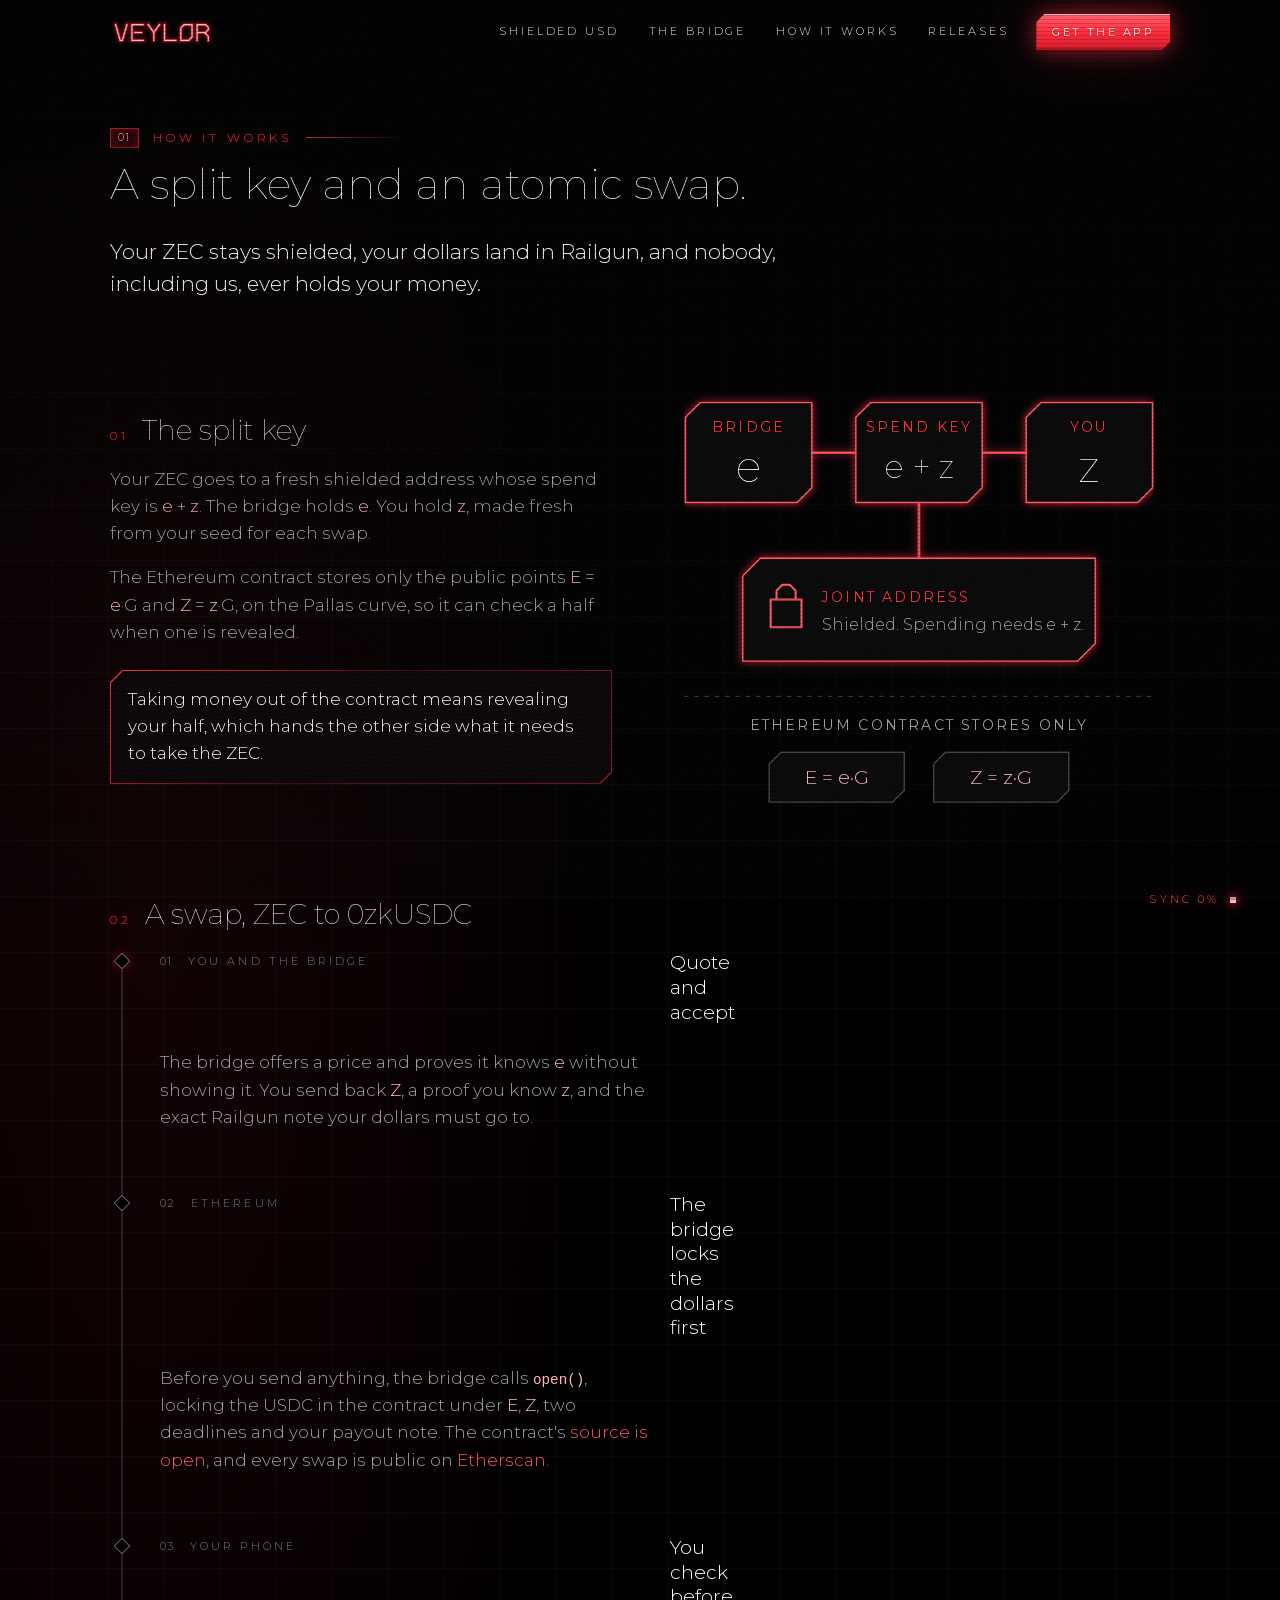
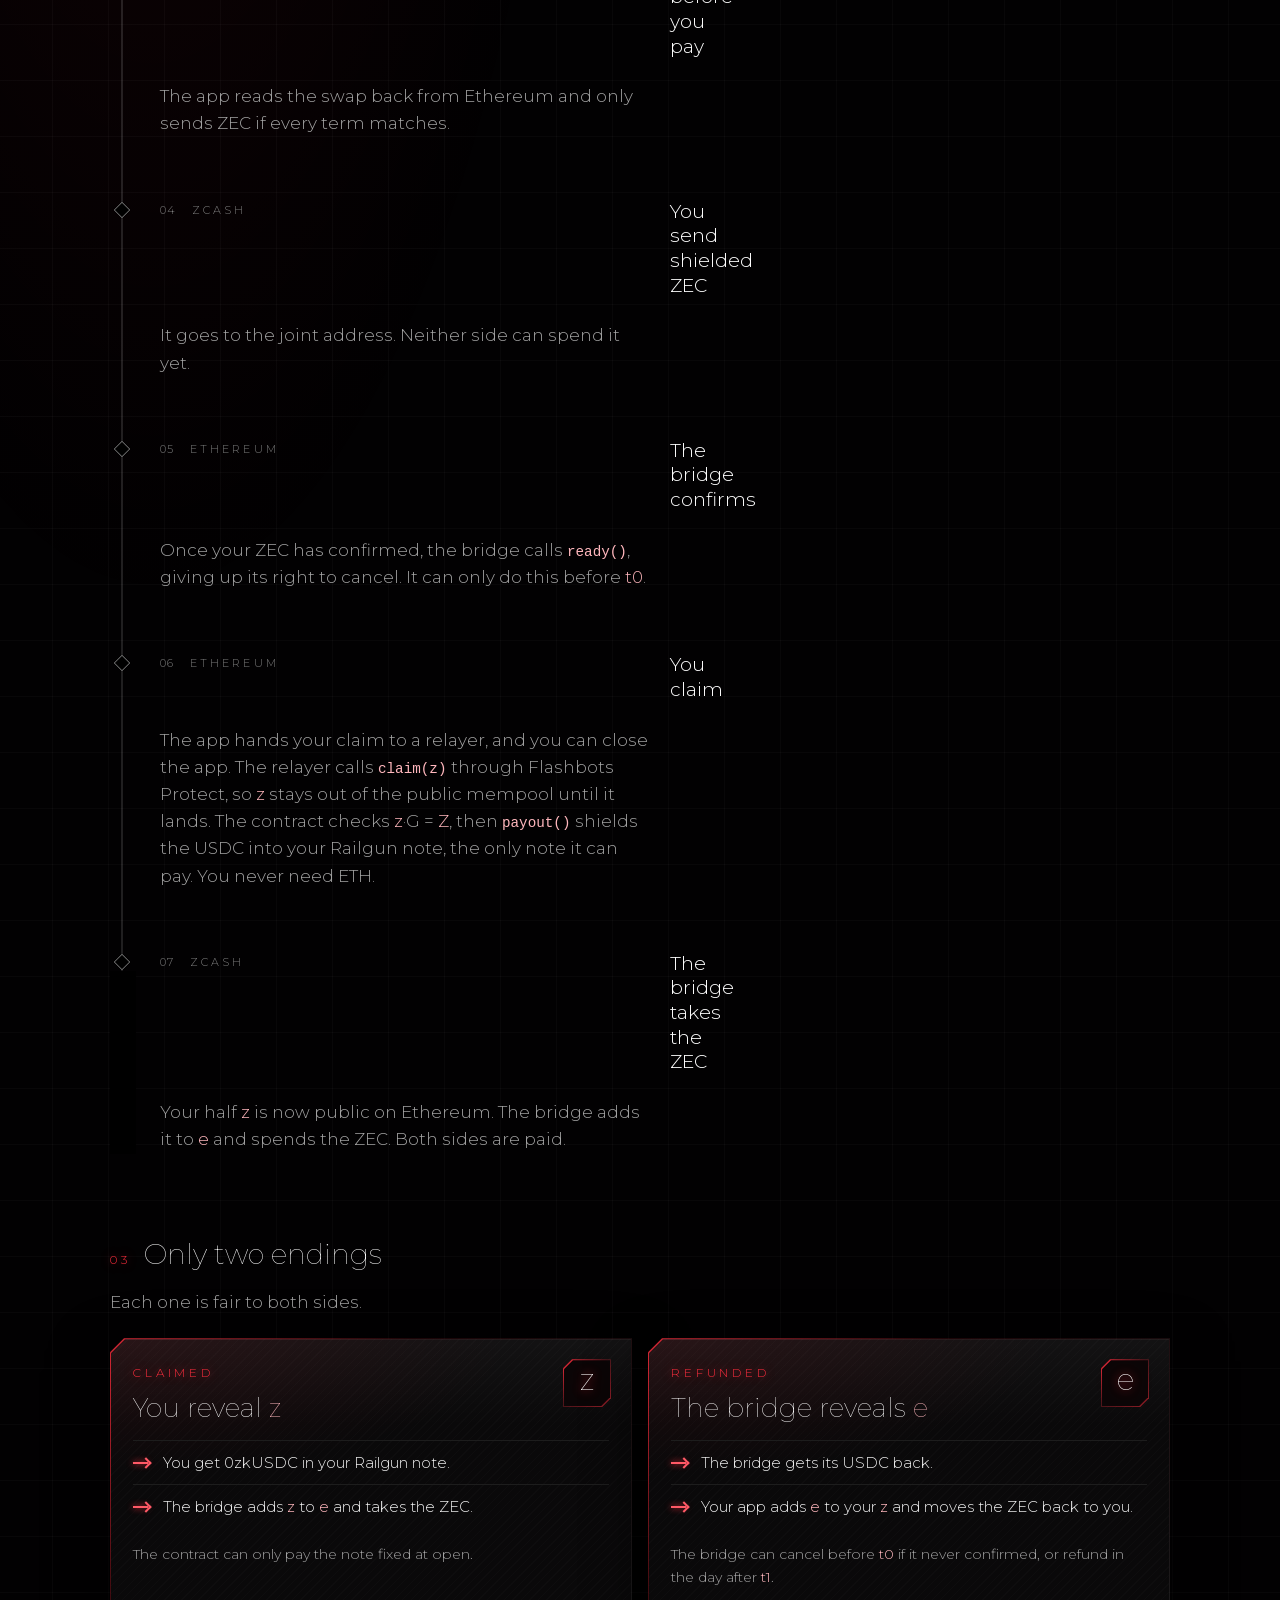
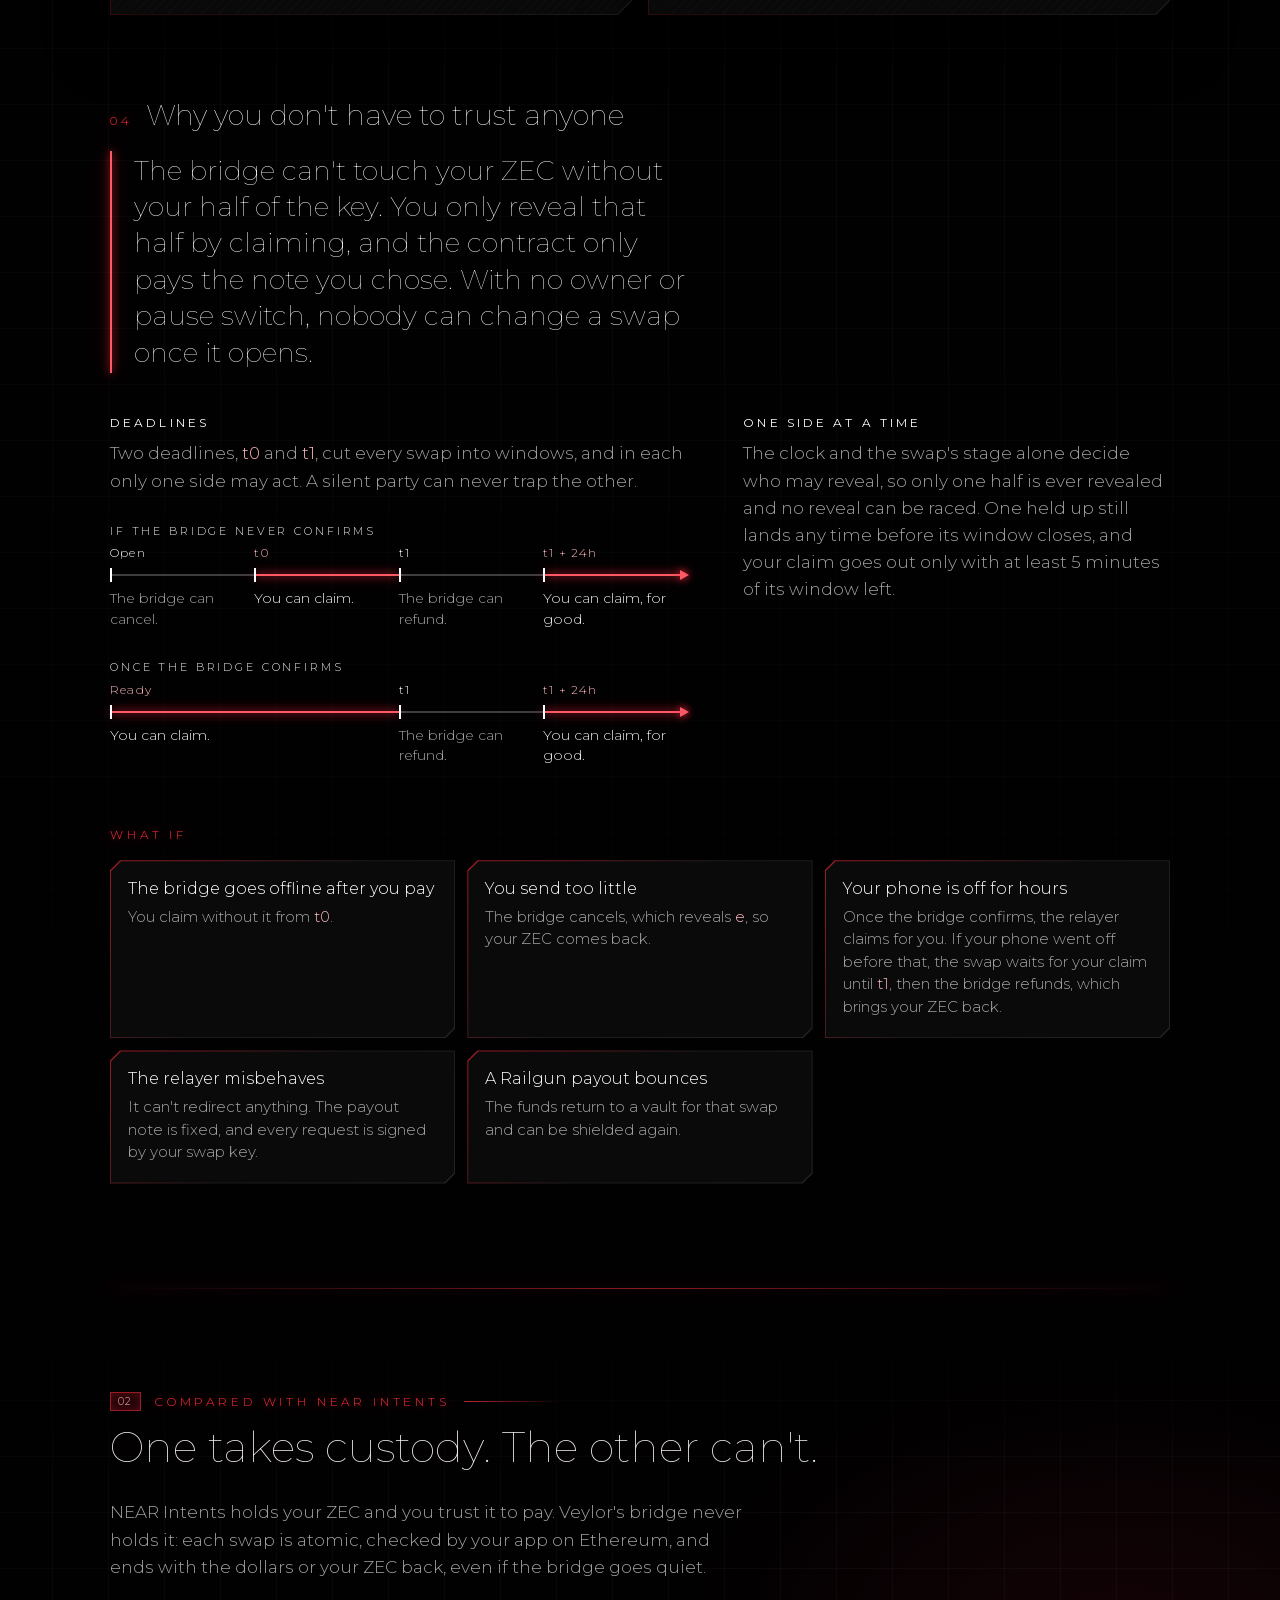
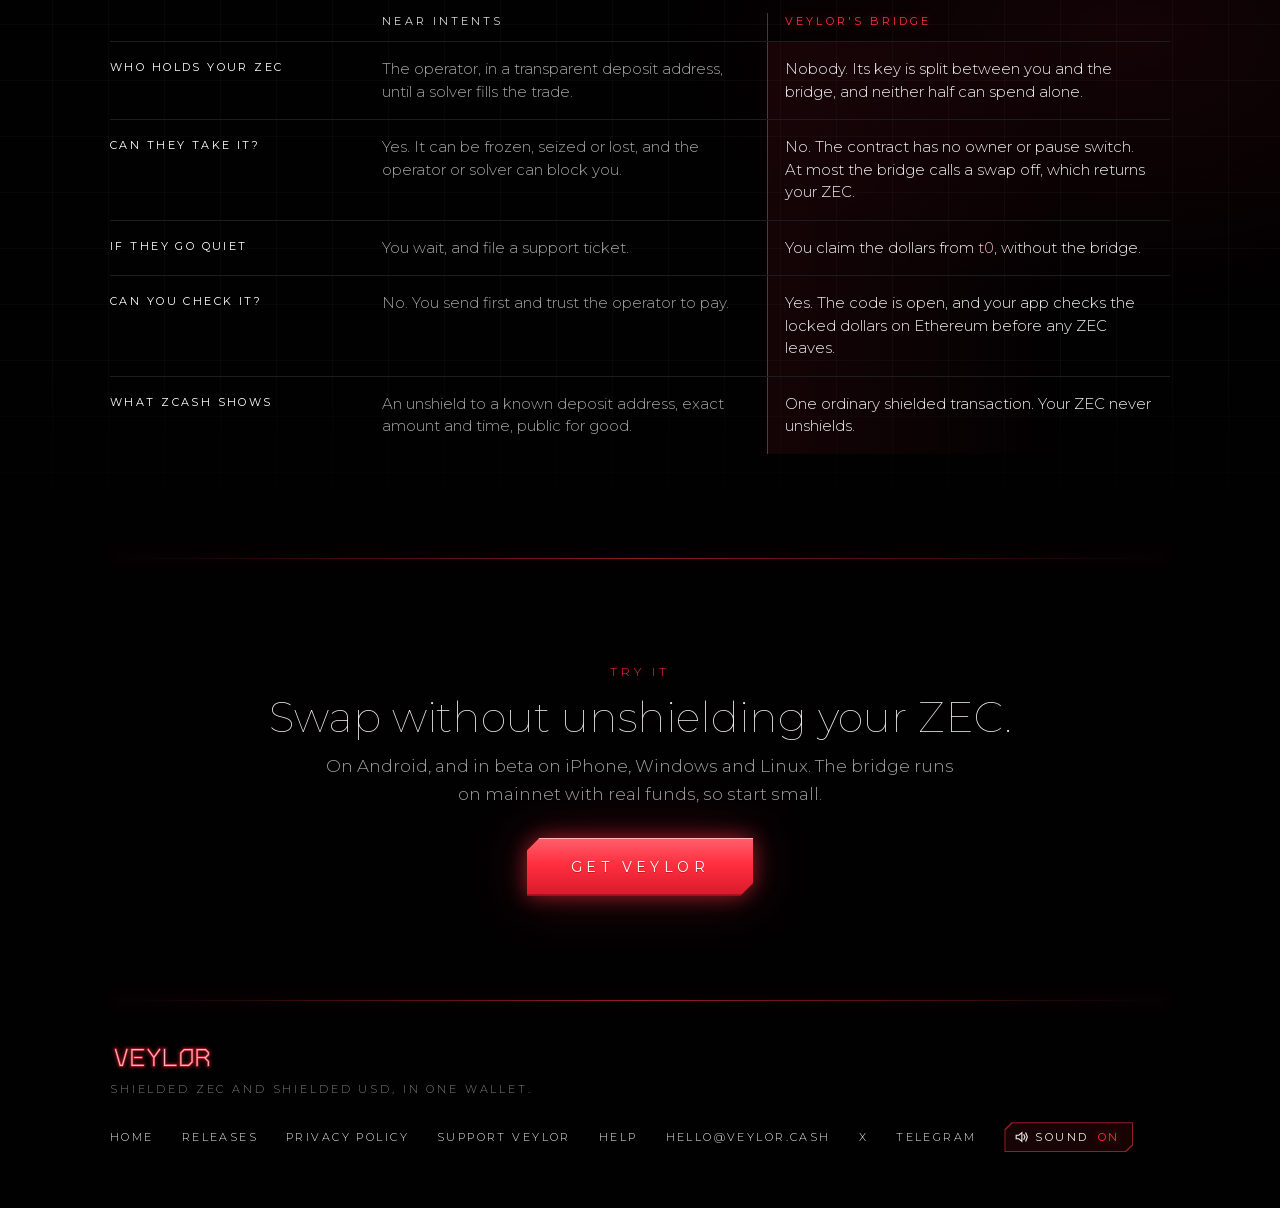
==== commit f719310e: "Home: one wallet for shielded ZEC and USDC, an FAQ, Support Veylor The home page leads with the wall" ====
--- a/how-it-works/index.html
+++ b/how-it-works/index.html
@@ -257,8 +257,8 @@
   <section class="section beta" id="try">
     <p class="hud">Try it</p>
     <h2 class="title">Swap without unshielding your ZEC.</h2>
-    <p class="prose">On Android, and in beta on iPhone. The bridge runs on mainnet with real funds, so start small.</p>
-    <div class="cta"><span class="btn-glow"><a class="btn" href="https://testflight.apple.com/join/D9gw2Kwm">Beta for iPhone</a></span><span class="btn-glow"><a class="btn" href="https://play.google.com/store/apps/details?id=com.veylor.app">Get it on Android</a></span></div>
+    <p class="prose">On Android, and in beta on iPhone, Windows and Linux. The bridge runs on mainnet with real funds, so start small.</p>
+    <div class="cta"><span class="btn-glow"><a class="btn btn-lg" href="/#beta">Get Veylor</a></span></div>
   </section>
 </main>
 
@@ -272,7 +272,8 @@
       <a href="/">Home</a>
       <a href="/releases/">Releases</a>
       <a href="/privacy/">Privacy policy</a>
-      <a href="/#support">Support</a>
+      <a href="/support-veylor/">Support Veylor</a>
+      <a href="/#support">Help</a>
       <a href="mailto:hello@veylor.cash">hello@veylor.cash</a>
     </nav>
     <nav class="ft-social" aria-label="Social">
--- a/site.css
+++ b/site.css
@@ -195,6 +195,21 @@
 }
 .btn:hover { background: linear-gradient(180deg, #ff7a85 0%, var(--red-hot) 46%, #e8253a 100%); text-decoration: none; }
 .btn:active { box-shadow: inset 0 2px 6px rgba(80, 0, 10, 0.5); }
+.btn-lg { --c: 13px; min-height: 58px; padding: 0 44px; font-size: 14px; letter-spacing: 0.32em; }
+/* The hero's one button, and under it a quiet row of platform marks; each names itself on hover. */
+.hero-platforms { list-style: none; display: flex; justify-content: center; align-items: center; gap: 26px; margin: 30px 0 0; padding: 0; }
+.hero-platforms a { position: relative; display: grid; place-items: center; width: 40px; height: 40px; }
+.hero-platforms svg { width: 22px; height: 22px; fill: var(--muted); opacity: 0.6; transition: fill 0.2s, opacity 0.2s, filter 0.2s; }
+.hero-platforms a:hover svg, .hero-platforms a:focus-visible svg { fill: var(--red-hot); opacity: 1; filter: drop-shadow(0 0 8px rgba(255, 46, 62, 0.7)); }
+.hero-platforms a:focus-visible { outline: 1px solid var(--red-core); outline-offset: 2px; }
+.hero-platforms a::after {
+  content: attr(data-label); position: absolute; top: 100%; left: 50%; transform: translateX(-50%); margin-top: 4px;
+  white-space: nowrap; font-size: 9px; letter-spacing: 0.26em; text-transform: uppercase; color: var(--red-core);
+  opacity: 0; pointer-events: none; transition: opacity 0.2s;
+}
+.hero-platforms a:hover::after, .hero-platforms a:focus-visible::after { opacity: 1; }
+.hero-platforms a:hover { text-decoration: none; }
+@media (max-width: 420px) { .hero-platforms { gap: 14px; } }
 .btn-sm { --c: 8px; min-height: 36px; padding: 0 16px; font-size: 11px; letter-spacing: 0.22em; }
 /* The cut corners clip an outline, so focus shows inside the slab and around its glow. */
 .btn:focus-visible { outline: none; background: var(--red-hot); box-shadow: inset 0 0 0 2px #fff; }
@@ -391,11 +406,13 @@
 }
 .asset .glyph, .asset .token-logo { grid-row: 1 / span 2; }
 .asset .glyph { width: 34px; height: 34px; }
-/* A coin, with Railgun's badge past its bottom right for 0zkUSDC (the app's
-   PrivateUsdLogo: 14 on 32, 2 past the corner). */
+/* A coin, with Railgun's mark past its bottom right for 0zkUSDC: logos/railgun.svg
+   as served, on a black disc, so it reads on the dark plates. */
 .token-logo { position: relative; display: block; width: 40px; height: 40px; filter: drop-shadow(0 4px 10px rgba(0, 0, 0, 0.6)); }
 .token-logo img { display: block; width: 100%; height: 100%; }
-.token-logo .badge { position: absolute; right: -6.25%; bottom: -6.25%; width: 43.75%; height: 43.75%; }
+.token-logo .token-badge { position: absolute; right: -10%; bottom: -10%; width: 55%; height: 55%; border-radius: 50%; background: #000; box-shadow: 0 0 0 2px #0b0607; }
+.token-logo.sm { flex: none; width: 24px; height: 24px; }
+.hop-name.has-logo { display: flex; align-items: center; gap: 10px; margin-top: 6px; }
 .asset-name { font-weight: 100; font-size: 26px; line-height: 1.15; color: #fff; }
 .asset-where { font-size: 11px; line-height: 1.4; letter-spacing: 0.2em; text-transform: uppercase; color: var(--red); }
 .ticks { list-style: none; margin: 26px 0 0; padding: 0; display: grid; gap: 14px; max-width: 560px; }
@@ -751,7 +768,7 @@
   .wordmark:not(.lit) .core { stroke-dasharray: 1 1; stroke-dashoffset: 1; animation: trace 1.7s cubic-bezier(0.6, 0, 0.2, 1) 0.25s forwards; }
   .wordmark:not(.lit) .halo, .wordmark:not(.lit) .glow { opacity: 0; animation: ignite 1.2s linear 1.45s forwards; }
   .rise { opacity: 0; transform: translateY(14px); animation: rise 0.9s cubic-bezier(0.2, 0.7, 0.2, 1) forwards; }
-  .rise.d1 { animation-delay: 1.9s; } .rise.d2 { animation-delay: 2.05s; } .rise.d3 { animation-delay: 2.2s; } .rise.d4 { animation-delay: 2.35s; }
+  .rise.d1 { animation-delay: 1.9s; } .rise.d2 { animation-delay: 2.05s; } .rise.d3 { animation-delay: 2.2s; } .rise.d4 { animation-delay: 2.35s; } .rise.d5 { animation-delay: 2.5s; }
 
   /* Panels light up as they arrive. */
   .js .reveal { opacity: 0; transform: translateY(18px); transition: opacity 0.8s ease, transform 0.8s cubic-bezier(0.2, 0.7, 0.2, 1); }
@@ -825,6 +842,15 @@
   .js .rule.in .lane:nth-child(2) .seg:nth-child(1)::before { transition-delay: 1.3s; }
   .js .rule.in .lane:nth-child(2) .seg:nth-child(2)::before { transition-delay: 1.55s; }
   .js .rule.in .lane:nth-child(2) .seg:nth-child(3)::before { transition-delay: 1.8s; }
+
+  /* Private DeFi: the standby light breathes, and each sign flickers as if about to light. */
+  .soon-tag i { animation: standby 2.4s ease-in-out infinite; }
+  .cards.defi h3 { animation: warm 7s linear infinite; }
+  .defi .glyph { animation: warm-glyph 7s linear infinite; }
+  .defi .card:nth-child(2) h3, .defi .card:nth-child(2) .glyph { animation-delay: -2.4s; }
+  .defi .card:nth-child(3) h3, .defi .card:nth-child(3) .glyph { animation-delay: -4.7s; }
+  .defi .card:hover h3, .defi .card:hover .glyph { animation: none; }
+  .pills label, .receive .tabs label { transition: color 0.2s, background-color 0.2s, border-color 0.2s, box-shadow 0.2s; }
 }
 
 /* ---------- Sub-pages ---------- */
@@ -856,101 +882,210 @@
 
 /* ---------- Releases (releases/, written by tools/build-releases.py) ---------- */
 .rel [id] { scroll-margin-top: 96px; }
-.rel .lead { margin-bottom: 0; }
+.rel-jump { display: flex; flex-wrap: wrap; gap: 12px 30px; }
 .rel-grid { display: grid; gap: 16px; margin-top: 16px; }
-.rel-grid.main { grid-template-columns: repeat(2, minmax(0, 1fr)); margin-top: 48px; }
+.rel-grid.main { grid-template-columns: repeat(2, minmax(0, 1fr)); margin-top: 44px; }
 .rel-grid.more { grid-template-columns: repeat(3, minmax(0, 1fr)); }
 @media (max-width: 860px) { .rel-grid.more { grid-template-columns: 1fr; } }
 @media (max-width: 760px) { .rel-grid.main { grid-template-columns: 1fr; } }
 .rel-card .card-in { display: flex; flex-direction: column; padding: 24px 24px 26px; }
 .rel-grid.more .rel-card .card-in { padding: 20px 20px 22px; }
 .rel-head { display: flex; align-items: center; gap: 12px; }
-.rel-head svg { flex: none; width: 24px; height: 24px; fill: var(--red-hot); filter: drop-shadow(0 0 8px rgba(255, 46, 62, 0.55)); }
+.rel-head svg { flex: none; width: 22px; height: 22px; fill: var(--red-hot); filter: drop-shadow(0 0 8px rgba(255, 46, 62, 0.55)); }
 .rel-head h3 { flex: 1; margin: 0; }
-.rel-status { flex: none; padding: 5px 8px 4px; font-size: 10px; line-height: 1; letter-spacing: 0.24em; text-transform: uppercase; color: var(--red-core); border: 1px solid rgba(255, 46, 62, 0.55); background: rgba(255, 46, 62, 0.1); box-shadow: inset 0 0 10px rgba(255, 46, 62, 0.2); }
-.rel-status.dim { color: var(--dim); border-color: rgba(255, 255, 255, 0.14); background: none; box-shadow: none; }
+.rel-status { flex: none; padding: 5px 8px 4px; font-size: 10px; line-height: 1; letter-spacing: 0.24em; text-transform: uppercase; color: var(--red-core); border: 1px solid rgba(255, 46, 62, 0.55); background: rgba(255, 46, 62, 0.1); }
+.rel-status.dim { color: var(--dim); border-color: rgba(255, 255, 255, 0.14); background: none; }
 .rel-card.soon .rel-head svg { fill: var(--dim); filter: none; }
-.rel-version { margin: 22px 0 0; font-weight: 100; font-size: clamp(36px, 4.4vw, 48px); line-height: 1; letter-spacing: 0.01em; color: #fff; text-shadow: 0 0 26px rgba(255, 46, 62, 0.22); font-variant-numeric: tabular-nums; }
-.rel-grid.more .rel-version { margin-top: 18px; font-size: 30px; }
-.rel-version.quiet { font-size: 26px; line-height: 1.15; color: var(--text); text-shadow: none; }
-.rel-grid.more .rel-version.quiet { font-size: 22px; }
+.rel-version { margin-top: 22px; font-weight: 100; font-size: clamp(36px, 4.4vw, 48px); line-height: 1; color: #fff; text-shadow: 0 0 26px rgba(255, 46, 62, 0.22); font-variant-numeric: tabular-nums; }
+.rel-version.quiet { font-size: 24px; line-height: 1.15; color: var(--text); text-shadow: none; }
+.rel-grid.more .rel-version { margin-top: 18px; }
+.rel-grid.more .rel-version.quiet { font-size: 21px; }
 .rel-card.soon .rel-version.quiet { color: var(--muted); }
 .rel-meta { margin-top: 10px; font-size: 12.5px; letter-spacing: 0.03em; color: var(--dim); }
-.rel-card p.rel-summary { margin-top: 14px; max-width: 34em; }
+.rel-card p.rel-summary { margin-top: 14px; max-width: 32em; }
 .rel-actions { display: flex; flex-wrap: wrap; align-items: center; gap: 14px 24px; margin-top: auto; padding-top: 24px; }
-.rel-actions .link-hud { font-size: 11px; }
-
-/* Files: one plate a file, its SHA-256 in full. */
-.rel-files { margin-top: 52px; }
-.rel-files-head { display: flex; flex-wrap: wrap; align-items: baseline; justify-content: space-between; gap: 6px 24px; margin-bottom: 16px; }
-.rel-files-head .sub { margin: 0; }
-.rel-files .sub-n { text-transform: uppercase; }
-.rel-files-meta { margin: 0; font-size: 13px; color: var(--dim); }
-.rel-files-meta code, .ver-links code { color: var(--red-core); }
-.files { list-style: none; margin: 0; padding: 0; display: grid; gap: 10px; }
-.file { --c: 10px; --edge: linear-gradient(135deg, rgba(255, 46, 62, 0.5), rgba(255, 255, 255, 0.08) 40%, rgba(255, 255, 255, 0.13)); --fill: #080707; padding: 16px 18px 16px; }
-.file-top { display: flex; flex-wrap: wrap; align-items: center; gap: 6px 16px; }
-.file-name { font-family: var(--mono); font-size: 14px; color: #fff; overflow-wrap: anywhere; }
-.file-name:hover { color: var(--red-hot); text-decoration: none; text-shadow: 0 0 10px rgba(255, 46, 62, 0.6); }
-.file-size { font-size: 12px; color: var(--dim); font-variant-numeric: tabular-nums; }
-.file-top .badge { margin-left: auto; }
-.file-label { margin: 4px 0 12px; font-size: 13.5px; color: var(--muted); }
-.hash { display: flex; align-items: center; gap: 14px; padding: 9px 10px 9px 12px; background: rgba(255, 255, 255, 0.022); border: 1px solid rgba(255, 255, 255, 0.07); }
-.hash.wide { margin-top: 12px; max-width: 820px; }
-.hash-k { flex: none; font-size: 10px; letter-spacing: 0.22em; text-transform: uppercase; color: var(--dim); }
-.section .hash-v { flex: 1; min-width: 0; font-family: var(--mono); font-size: 12.5px; line-height: 1.5; letter-spacing: 0.04em; color: var(--red-core); word-break: break-all; user-select: all; }
-@media (max-width: 560px) { .hash { flex-wrap: wrap; } .hash-k { flex-basis: 100%; } }
-
-/* Badges and the copy button: small cut-corner plates. */
-.badge { display: inline-flex; align-items: center; gap: 7px; padding: 5px 8px 4px; font-size: 10px; line-height: 1; letter-spacing: 0.22em; text-transform: uppercase; white-space: nowrap; color: var(--dim); border: 1px solid rgba(255, 255, 255, 0.14); }
-a.badge { color: var(--text); }
-a.badge:hover { text-decoration: none; color: #fff; border-color: rgba(255, 46, 62, 0.6); }
-.badge.ok { color: #fff; border-color: rgba(255, 46, 62, 0.6); background: rgba(255, 46, 62, 0.12); box-shadow: inset 0 0 10px rgba(255, 46, 62, 0.22); }
-.badge.ok::before { content: ""; flex: none; width: 7px; height: 7px; background: var(--red-core); box-shadow: 0 0 8px var(--red-hot); clip-path: polygon(50% 0, 100% 50%, 50% 100%, 0 50%); }
-a.badge.ok:hover { background: rgba(255, 46, 62, 0.24); }
-.copy { flex: none; padding: 7px 10px 6px; font: 400 10px/1 var(--font); letter-spacing: 0.22em; text-transform: uppercase; color: var(--text); background: rgba(255, 255, 255, 0.04); border: 1px solid rgba(255, 255, 255, 0.16); cursor: pointer; }
-.copy:hover { color: #fff; border-color: rgba(255, 46, 62, 0.7); background: rgba(255, 46, 62, 0.16); }
-.copy[hidden] { display: none; }
-
-/* Check your download: numbered checks, each with its commands. */
-.vsteps { display: grid; gap: 48px; max-width: 860px; }
-.vstep .sub { margin-bottom: 12px; }
-.vstep .prose.after { margin-top: 14px; font-size: 15px; }
-.cmd { display: flex; align-items: center; gap: 14px; margin-top: 10px; padding: 11px 11px 11px 16px; --c: 9px; --edge: linear-gradient(135deg, rgba(255, 46, 62, 0.55), rgba(255, 255, 255, 0.1) 45%, rgba(255, 255, 255, 0.15)); --fill: #050404; }
-.vstep .prose + .cmd { margin-top: 16px; }
-.cmd-os { flex: none; width: 66px; font-size: 10px; letter-spacing: 0.24em; text-transform: uppercase; color: var(--red-core); }
-.section .cmd code { flex: 1; min-width: 0; font-family: var(--mono); font-size: 13px; line-height: 1.5; color: #fff; overflow-wrap: anywhere; }
-.cmd code::before { content: "$ "; color: var(--dim); }
-@media (max-width: 560px) { .cmd { flex-wrap: wrap; row-gap: 6px; } .cmd-os { flex-basis: 100%; } }
-.limits { list-style: none; margin: 56px 0 0; padding: 0; display: grid; gap: 14px; grid-template-columns: repeat(2, minmax(0, 1fr)); max-width: 860px; }
-@media (max-width: 760px) { .limits { grid-template-columns: 1fr; } }
-.limit { --c: 12px; --edge: linear-gradient(135deg, rgba(255, 255, 255, 0.16), rgba(255, 255, 255, 0.06) 50%, rgba(255, 255, 255, 0.12)); --fill: #070606; padding: 18px 20px 20px; }
-.limit .hud { display: block; font-size: 11px; color: var(--muted); text-shadow: none; }
-.limit p { margin: 8px 0 0; font-size: 14.5px; color: var(--muted); }
-
-/* Versions: each release opens to its notes. */
-.versions { display: grid; gap: 10px; max-width: 900px; }
+.rel-actions .link-hud, .ver-links .link-hud, .rel-foot .link-hud { font-size: 11px; }
+
+/* Versions: a release opens to its files, their SHA-256s and what's new. */
+.versions { display: grid; gap: 10px; max-width: 920px; }
 .ver { --c: 10px; --edge: linear-gradient(135deg, rgba(255, 46, 62, 0.4), rgba(255, 255, 255, 0.08) 40%, rgba(255, 255, 255, 0.12)); --fill: #080707; }
 .ver:has(> details[open]) { --edge: var(--lit-edge); }
-.ver summary { display: flex; flex-wrap: wrap; align-items: center; gap: 8px 20px; padding: 16px 20px; cursor: pointer; list-style: none; }
-.ver summary::-webkit-details-marker { display: none; }
-.ver summary::after { content: ""; flex: none; margin-left: auto; width: 8px; height: 8px; border-right: 1px solid var(--red-hot); border-bottom: 1px solid var(--red-hot); transform: translateY(-2px) rotate(45deg); }
-.ver details[open] summary::after { transform: translateY(2px) rotate(225deg); }
+.ver summary, .howto summary { display: flex; flex-wrap: wrap; align-items: center; gap: 8px 20px; padding: 16px 20px; cursor: pointer; list-style: none; }
+.ver summary::-webkit-details-marker, .howto summary::-webkit-details-marker { display: none; }
+.ver summary::after, .howto summary::after { content: ""; flex: none; margin-left: auto; width: 8px; height: 8px; border-right: 1px solid var(--red-hot); border-bottom: 1px solid var(--red-hot); transform: translateY(-2px) rotate(45deg); }
+.ver details[open] summary::after, .howto details[open] summary::after { transform: translateY(2px) rotate(225deg); }
 .ver summary:hover .ver-num { color: var(--red-core); text-shadow: 0 0 12px rgba(255, 46, 62, 0.6); }
-.ver summary:focus-visible { outline: 1px solid var(--red-core); outline-offset: -4px; }
+.ver summary:focus-visible, .howto summary:focus-visible { outline: 1px solid var(--red-core); outline-offset: -4px; }
 .ver-plat { width: 78px; font-size: 11px; letter-spacing: 0.26em; text-transform: uppercase; color: var(--red); text-shadow: 0 0 10px rgba(255, 46, 62, 0.55); }
 .ver-num { font-weight: 100; font-size: 24px; line-height: 1; color: #fff; font-variant-numeric: tabular-nums; }
 .ver-date { font-size: 13px; color: var(--dim); }
-.ver-body { margin: 0 1px; padding: 4px 20px 24px; border-top: 1px solid rgba(255, 255, 255, 0.07); }
-.ver-links { margin: 14px 0 0; font-size: 13px; color: var(--dim); }
-.notes { max-width: 46em; font-size: 15px; color: var(--muted); }
-.notes h4 { margin: 24px 0 8px; font-weight: 300; font-size: 11px; letter-spacing: 0.28em; text-transform: uppercase; color: var(--red); text-shadow: 0 0 10px rgba(255, 46, 62, 0.5); }
-.notes p { margin: 12px 0 0; }
+.ver-body { margin: 0 1px; padding: 0 20px 22px; border-top: 1px solid rgba(255, 255, 255, 0.07); }
+.files { list-style: none; margin: 0; padding: 0; }
+.file { padding: 14px 0 13px; border-bottom: 1px solid rgba(255, 255, 255, 0.06); }
+.file-top { display: flex; flex-wrap: wrap; align-items: center; gap: 4px 14px; }
+.file-name { font-family: var(--mono); font-size: 13.5px; color: #fff; overflow-wrap: anywhere; }
+.file-name:hover { color: var(--red-hot); text-decoration: none; }
+.file-label { font-size: 12.5px; color: var(--dim); }
+.file-size { margin-left: auto; font-size: 12px; color: var(--dim); font-variant-numeric: tabular-nums; }
+.hash { display: flex; align-items: center; gap: 12px; margin-top: 8px; }
+.hash-k { flex: none; font-size: 10px; letter-spacing: 0.22em; text-transform: uppercase; color: var(--dim); }
+.section .hash-v { flex: 1; min-width: 0; font-family: var(--mono); font-size: 12px; line-height: 1.5; letter-spacing: 0.03em; color: var(--muted); word-break: break-all; user-select: all; }
+.hash.cert { margin-top: 12px; padding: 9px 10px 9px 12px; border: 1px solid rgba(255, 46, 62, 0.4); background: rgba(255, 46, 62, 0.05); }
+.hash.cert .hash-v { color: var(--red-core); }
+.notes { margin-top: 16px; max-width: 46em; font-size: 14.5px; color: var(--muted); }
+.notes p { margin: 10px 0 0; }
 .notes ul { margin: 0; padding-left: 18px; }
-.notes li { margin: 5px 0; }
+.notes li { margin: 4px 0; }
 .notes li::marker { color: var(--red); }
 .notes strong { color: var(--text); font-weight: 400; }
+.ver-links { display: flex; flex-wrap: wrap; gap: 10px 28px; margin: 18px 0 0; }
+
+/* Badges and the copy button: small cut-corner plates. */
+.badge { display: inline-flex; align-items: center; gap: 7px; padding: 5px 8px 4px; font-size: 10px; line-height: 1; letter-spacing: 0.22em; text-transform: uppercase; white-space: nowrap; color: var(--dim); border: 1px solid rgba(255, 255, 255, 0.14); }
+.badge.ok { color: #fff; border-color: rgba(255, 46, 62, 0.6); background: rgba(255, 46, 62, 0.12); }
+.badge.ok::before { content: ""; flex: none; width: 7px; height: 7px; background: var(--red-core); box-shadow: 0 0 8px var(--red-hot); clip-path: polygon(50% 0, 100% 50%, 50% 100%, 0 50%); }
+a.badge:hover { text-decoration: none; background: rgba(255, 46, 62, 0.24); }
+.copy { flex: none; padding: 6px 9px 5px; font: 400 10px/1 var(--font); letter-spacing: 0.22em; text-transform: uppercase; color: var(--text); background: rgba(255, 255, 255, 0.04); border: 1px solid rgba(255, 255, 255, 0.16); cursor: pointer; }
+.copy:hover { color: #fff; border-color: rgba(255, 46, 62, 0.7); background: rgba(255, 46, 62, 0.16); }
+.copy[hidden] { display: none; }
+
+/* Verify: the steps folded into one panel. */
+.howto { max-width: 920px; --c: 12px; --edge: linear-gradient(135deg, rgba(255, 46, 62, 0.55), rgba(255, 255, 255, 0.1) 45%, rgba(255, 255, 255, 0.15)); --fill: #070606; }
+.howto summary { padding: 18px 22px; font-size: 12px; letter-spacing: 0.26em; text-transform: uppercase; color: #fff; }
+.howto summary:hover { color: var(--red-core); text-shadow: 0 0 10px rgba(255, 46, 62, 0.6); }
+.howto-body { display: grid; gap: 30px; margin: 0 1px; padding: 22px 22px 26px; border-top: 1px solid rgba(255, 255, 255, 0.07); }
+.vstep h3 { display: flex; align-items: baseline; gap: 12px; margin: 0 0 6px; font-weight: 300; font-size: 16px; letter-spacing: 0.02em; color: #fff; }
+.vstep p { margin: 0 0 12px; max-width: 44em; font-size: 14.5px; color: var(--muted); }
+.cmd { display: flex; align-items: center; gap: 14px; margin-top: 8px; padding: 10px 10px 10px 14px; --c: 8px; --edge: rgba(255, 255, 255, 0.12); --fill: #040303; }
+.cmd-os { flex: none; width: 62px; font-size: 10px; letter-spacing: 0.24em; text-transform: uppercase; color: var(--red-core); }
+.section .cmd code { flex: 1; min-width: 0; font-family: var(--mono); font-size: 12.5px; line-height: 1.5; color: #fff; overflow-wrap: anywhere; }
+.cmd code::before { content: "$ "; color: var(--dim); }
+.howto-note { margin: 0; font-size: 13.5px; color: var(--dim); }
+.rel-foot { display: flex; flex-wrap: wrap; gap: 12px 30px; margin: 26px 0 0; }
+@media (max-width: 560px) {
+  .cmd { flex-wrap: wrap; row-gap: 6px; } .cmd-os { flex-basis: 100%; }
+  .file-size { margin-left: 0; }
+}
 @media (prefers-reduced-motion: no-preference) {
-  .ver summary::after { transition: transform 0.2s ease; }
-  .copy, .badge, .file-name { transition: color 0.15s, background-color 0.15s, border-color 0.15s; }
-}
+  .ver summary::after, .howto summary::after { transition: transform 0.2s ease; }
+  .copy, .badge, .file-name, .howto summary { transition: color 0.15s, background-color 0.15s, border-color 0.15s; }
+}
+
+/* ---------- Home: get paid, languages, what's next, FAQ ---------- */
+@media (min-width: 900px) { .split.flip { grid-template-columns: minmax(0, 0.9fr) minmax(0, 1.1fr); } .split.flip > .wallet { order: -1; } }
+.steps { list-style: none; margin: 0; padding: 0; display: grid; gap: 22px; max-width: 560px; }
+.steps li { display: grid; grid-template-columns: auto minmax(0, 1fr); gap: 18px; align-items: start; }
+.step-n {
+  padding: 5px 8px 4px; font-size: 11px; letter-spacing: 0.14em; line-height: 1; color: var(--red-core);
+  border: 1px solid rgba(255, 46, 62, 0.55); background: rgba(255, 46, 62, 0.1); box-shadow: inset 0 0 10px rgba(255, 46, 62, 0.25);
+}
+.steps h3 { margin: 0 0 4px; font-weight: 400; font-size: 17px; color: #fff; }
+.steps p { margin: 0; color: var(--muted); }
+.fine { margin: 26px 0 0; max-width: 34em; font-size: 13px; line-height: 1.55; color: var(--dim); }
+
+.receive .tabs { display: grid; grid-template-columns: 1fr 1fr; gap: 4px; padding: 4px; margin-bottom: 14px; border: 1px solid rgba(255, 255, 255, 0.12); background: rgba(0, 0, 0, 0.6); }
+.addr { display: flex; align-items: center; justify-content: space-between; gap: 12px; margin-top: 10px; padding: 14px 16px; --c: 8px; --edge: rgba(255, 255, 255, 0.16); --fill: #050505; }
+.addr-text { font-family: var(--mono); font-size: 14px; letter-spacing: 0.04em; color: var(--text); }
+.addr-tag { font-size: 9.5px; letter-spacing: 0.26em; text-transform: uppercase; color: var(--dim); }
+.actions { display: grid; grid-template-columns: repeat(3, minmax(0, 1fr)); gap: 8px; margin-top: 10px; }
+.actions span { padding: 11px 0 10px; text-align: center; font-size: 10.5px; letter-spacing: 0.22em; text-transform: uppercase; color: var(--red-core); --c: 7px; --edge: rgba(255, 46, 62, 0.45); --fill: #0b0607; }
+
+
+
+.faq-wrap { display: grid; gap: 28px; }
+@media (min-width: 900px) { .faq-wrap { grid-template-columns: minmax(0, 0.8fr) minmax(0, 1.2fr); gap: 56px; align-items: start; } .faq-wrap > div:first-child { position: sticky; top: 96px; } }
+.faq { display: grid; gap: 10px; }
+.faq details { --c: 10px; --edge: linear-gradient(135deg, rgba(255, 46, 62, 0.45), rgba(255, 255, 255, 0.1) 45%, rgba(255, 255, 255, 0.14)); --fill: #080707; }
+.faq details[open] { --edge: var(--lit-edge); --fill: #0b0607; }
+.faq summary {
+  list-style: none; cursor: pointer; display: flex; align-items: center; justify-content: space-between; gap: 18px;
+  padding: 18px 20px; font-size: 16px; color: #fff;
+}
+.faq summary::-webkit-details-marker { display: none; }
+.faq summary::after {
+  content: ""; flex: none; width: 12px; height: 12px;
+  background: linear-gradient(var(--red-hot), var(--red-hot)) center / 12px 1.5px no-repeat, linear-gradient(var(--red-hot), var(--red-hot)) center / 1.5px 12px no-repeat;
+  filter: drop-shadow(0 0 4px rgba(255, 46, 62, 0.8));
+}
+.faq details[open] summary::after { background: linear-gradient(var(--red-hot), var(--red-hot)) center / 12px 1.5px no-repeat; }
+.faq summary:hover { color: var(--red-core); }
+.faq summary:focus-visible { outline: 1px solid var(--red-core); outline-offset: -4px; }
+.faq details p { margin: 0; padding: 0 20px 20px; color: var(--muted); font-size: 15px; line-height: 1.6; max-width: 40em; }
+
+/* ---------- Support Veylor ---------- */
+.donate { display: grid; gap: 40px; align-items: center; }
+@media (min-width: 900px) { .donate { grid-template-columns: minmax(0, 1.1fr) minmax(0, 0.9fr); gap: 64px; } }
+.donate-card { width: 100%; max-width: 380px; justify-self: center; }
+.donate-card .card-in { display: grid; justify-items: center; gap: 18px; padding: 24px 22px 26px; text-align: center; }
+.donate-card .qr { display: block; width: 100%; max-width: 240px; height: auto; padding: 12px; background: #fff; image-rendering: pixelated; box-shadow: 0 0 0 1px rgba(255, 46, 62, 0.5), 0 0 28px rgba(255, 46, 62, 0.25); }
+.addr-full { display: block; width: 100%; font-family: var(--mono); font-size: 12.5px; line-height: 1.6; color: var(--text); word-break: break-all; text-align: left; user-select: all; -webkit-user-select: all; }
+.copy-address { display: block; width: 100%; }
+.copy-address .btn { width: 100%; border: 0; cursor: pointer; }
+
+/* ---------- Home, round three: toggles, compact bands, private DeFi ---------- */
+/* Receive: USDC or 0zkUSDC, picked with radio buttons drawn as tabs. */
+.receive .tabs label { padding: 8px 0 7px; text-align: center; font-size: 11px; letter-spacing: 0.24em; text-transform: uppercase; color: var(--dim); cursor: pointer; }
+.receive .tabs label:hover { color: var(--text); }
+#rx-usdc:checked ~ .tabs [for="rx-usdc"], #rx-0zk:checked ~ .tabs [for="rx-0zk"] { color: #fff; background: rgba(255, 46, 62, 0.16); box-shadow: inset 0 0 0 1px rgba(255, 46, 62, 0.6), 0 0 12px rgba(255, 46, 62, 0.25); }
+#rx-usdc:focus-visible ~ .tabs [for="rx-usdc"], #rx-0zk:focus-visible ~ .tabs [for="rx-0zk"] { outline: 1px solid var(--red-core); outline-offset: 2px; }
+.receive .rx { display: none; }
+#rx-usdc:checked ~ .rx-usdc, #rx-0zk:checked ~ .rx-0zk { display: block; }
+.rx-note { margin: 12px 0 0; font-size: 12px; color: var(--muted); text-align: center; }
+
+/* Compact bands: words on the left, the thing on the right. */
+.section.tight { padding-top: 72px; padding-bottom: 72px; }
+.tight .title { font-size: clamp(26px, 3.2vw, 34px); margin-bottom: 14px; }
+.band { display: grid; gap: 28px; align-items: center; }
+@media (min-width: 900px) { .band { grid-template-columns: minmax(0, 1fr) minmax(0, 1fr); gap: 56px; } }
+
+/* Languages: pills that switch a line of the app's own words. */
+.lang-pick { display: grid; gap: 14px; justify-items: start; }
+.pills { display: flex; flex-wrap: wrap; gap: 8px; }
+.pills label { padding: 10px 18px 9px; font-size: 14px; color: var(--muted); border: 1px solid rgba(255, 255, 255, 0.16); background: rgba(0, 0, 0, 0.5); cursor: pointer; }
+.pills label:hover { color: #fff; border-color: rgba(255, 46, 62, 0.6); }
+#lang-en:checked ~ .pills [for="lang-en"], #lang-ko:checked ~ .pills [for="lang-ko"], #lang-zh:checked ~ .pills [for="lang-zh"] {
+  color: #fff; border-color: rgba(255, 46, 62, 0.85); background: rgba(255, 46, 62, 0.14); box-shadow: 0 0 14px rgba(255, 46, 62, 0.3), inset 0 0 10px rgba(255, 46, 62, 0.2);
+}
+#lang-en:focus-visible ~ .pills [for="lang-en"], #lang-ko:focus-visible ~ .pills [for="lang-ko"], #lang-zh:focus-visible ~ .pills [for="lang-zh"] { outline: 1px solid var(--red-core); outline-offset: 3px; }
+.lang-preview { margin: 0; padding: 4px 0 4px 14px; border-left: 2px solid var(--red-hot); box-shadow: -6px 0 12px -8px var(--red); font-size: 16px; color: var(--text); }
+.lang-preview i { font-style: normal; margin: 0 10px; color: var(--red); }
+.lp { display: none; }
+#lang-en:checked ~ .lang-preview .lp-en, #lang-ko:checked ~ .lang-preview .lp-ko, #lang-zh:checked ~ .lang-preview .lp-zh { display: inline; }
+
+/* Open source: a spec sheet of links. */
+.src-list { list-style: none; margin: 0; padding: 0; border-top: 1px solid rgba(255, 255, 255, 0.1); }
+.src-list li { border-bottom: 1px solid rgba(255, 255, 255, 0.1); }
+.src-list a { display: flex; align-items: baseline; justify-content: space-between; gap: 18px; padding: 14px 4px; color: var(--text); }
+.src-list a:hover { text-decoration: none; background: linear-gradient(90deg, rgba(255, 46, 62, 0.1), transparent 70%); }
+.src-k { flex: none; font-size: 11px; letter-spacing: 0.26em; text-transform: uppercase; color: var(--red); }
+.src-v { min-width: 0; font-size: 13px; color: var(--muted); text-align: right; overflow-wrap: anywhere; }
+.src-v::after { content: "\2197"; margin-left: 8px; color: var(--red-hot); }
+.src-list a:hover .src-v { color: #fff; }
+
+/* Private DeFi: greyed out, a neon sign about to light. */
+.defi .card { --card-edge: linear-gradient(135deg, rgba(255, 255, 255, 0.24), rgba(255, 255, 255, 0.06) 45%, rgba(255, 255, 255, 0.12)); }
+.defi .card-in { background: repeating-linear-gradient(135deg, rgba(255, 255, 255, 0.02) 0 1px, transparent 1px 7px), #070707; }
+.defi .glyph { stroke: #565656; filter: none; }
+.defi .card .defi-kind { margin: 18px 0 0; font-size: 10.5px; letter-spacing: 0.28em; text-transform: uppercase; color: #6c6c6c; }
+.cards.defi h3 { margin: 4px 0 8px; font-weight: 100; font-size: 32px; line-height: 1.15; letter-spacing: 0.01em; text-transform: none; color: #8c8c8c; }
+.defi .card p:last-child { color: #6e6e6e; }
+.defi .card:hover .glyph { stroke: var(--red-hot); filter: drop-shadow(0 0 5px rgba(255, 46, 62, 0.8)); }
+.defi .card:hover .card-in p:last-child { color: var(--muted); }
+.soon-tag {
+  position: absolute; top: 22px; right: 22px; display: inline-flex; align-items: center; gap: 8px; padding: 5px 9px 4px;
+  font-size: 9.5px; letter-spacing: 0.26em; text-transform: uppercase; color: #a0a0a0; border: 1px solid rgba(255, 255, 255, 0.16); background: rgba(0, 0, 0, 0.5);
+}
+.soon-tag i { width: 6px; height: 6px; border-radius: 50%; background: var(--red-hot); box-shadow: 0 0 6px var(--red), 0 0 12px rgba(255, 46, 62, 0.6); }
+@keyframes standby { 0%, 100% { opacity: 0.2; } 50% { opacity: 1; } }
+@keyframes warm {
+  0%, 82%, 100% { color: #8c8c8c; text-shadow: none; }
+  84% { color: var(--red-core); text-shadow: 0 0 14px rgba(255, 46, 62, 0.85); }
+  85.5% { color: #8c8c8c; text-shadow: none; }
+  88% { color: var(--red-core); text-shadow: 0 0 14px rgba(255, 46, 62, 0.85); }
+  90% { color: #9a9a9a; text-shadow: none; }
+}
+@keyframes warm-glyph {
+  0%, 82%, 100% { stroke: #565656; filter: none; }
+  84%, 88% { stroke: var(--red-hot); filter: drop-shadow(0 0 5px rgba(255, 46, 62, 0.8)); }
+  85.5%, 90% { stroke: #565656; filter: none; }
+}
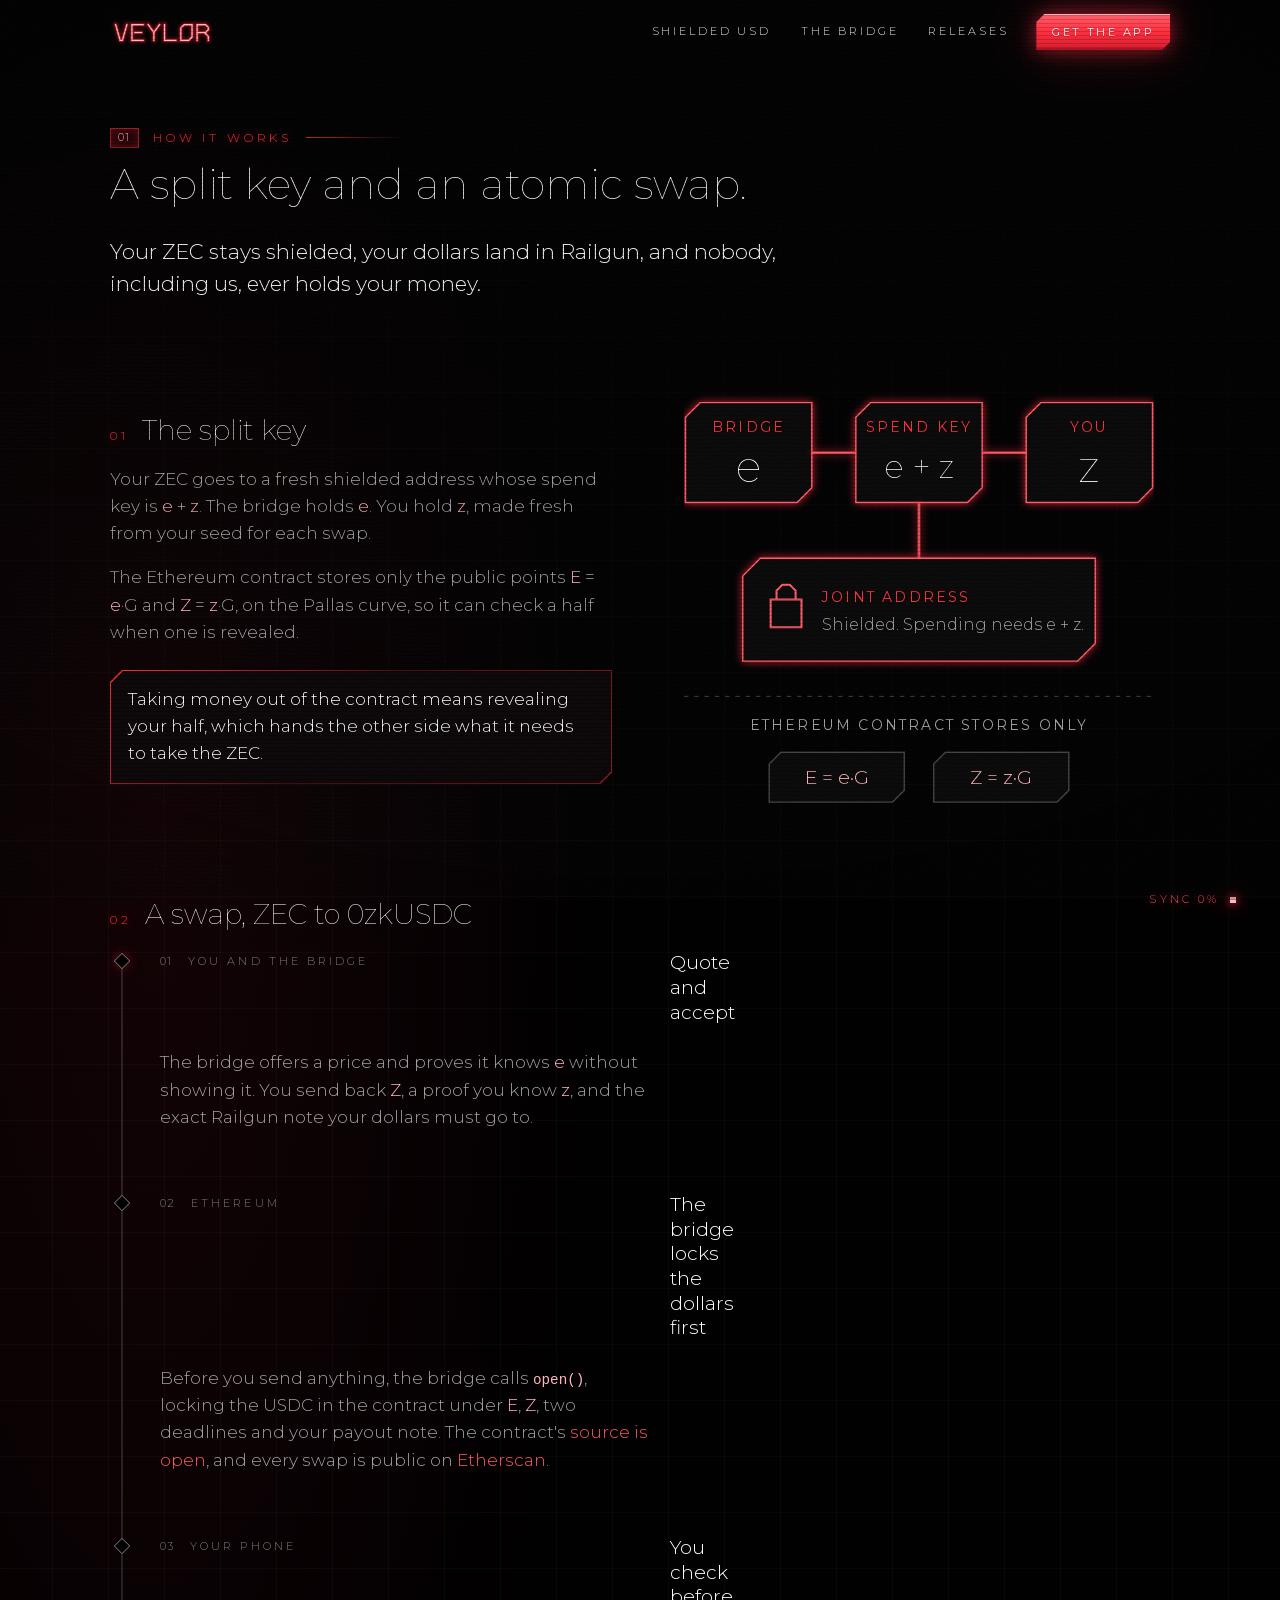
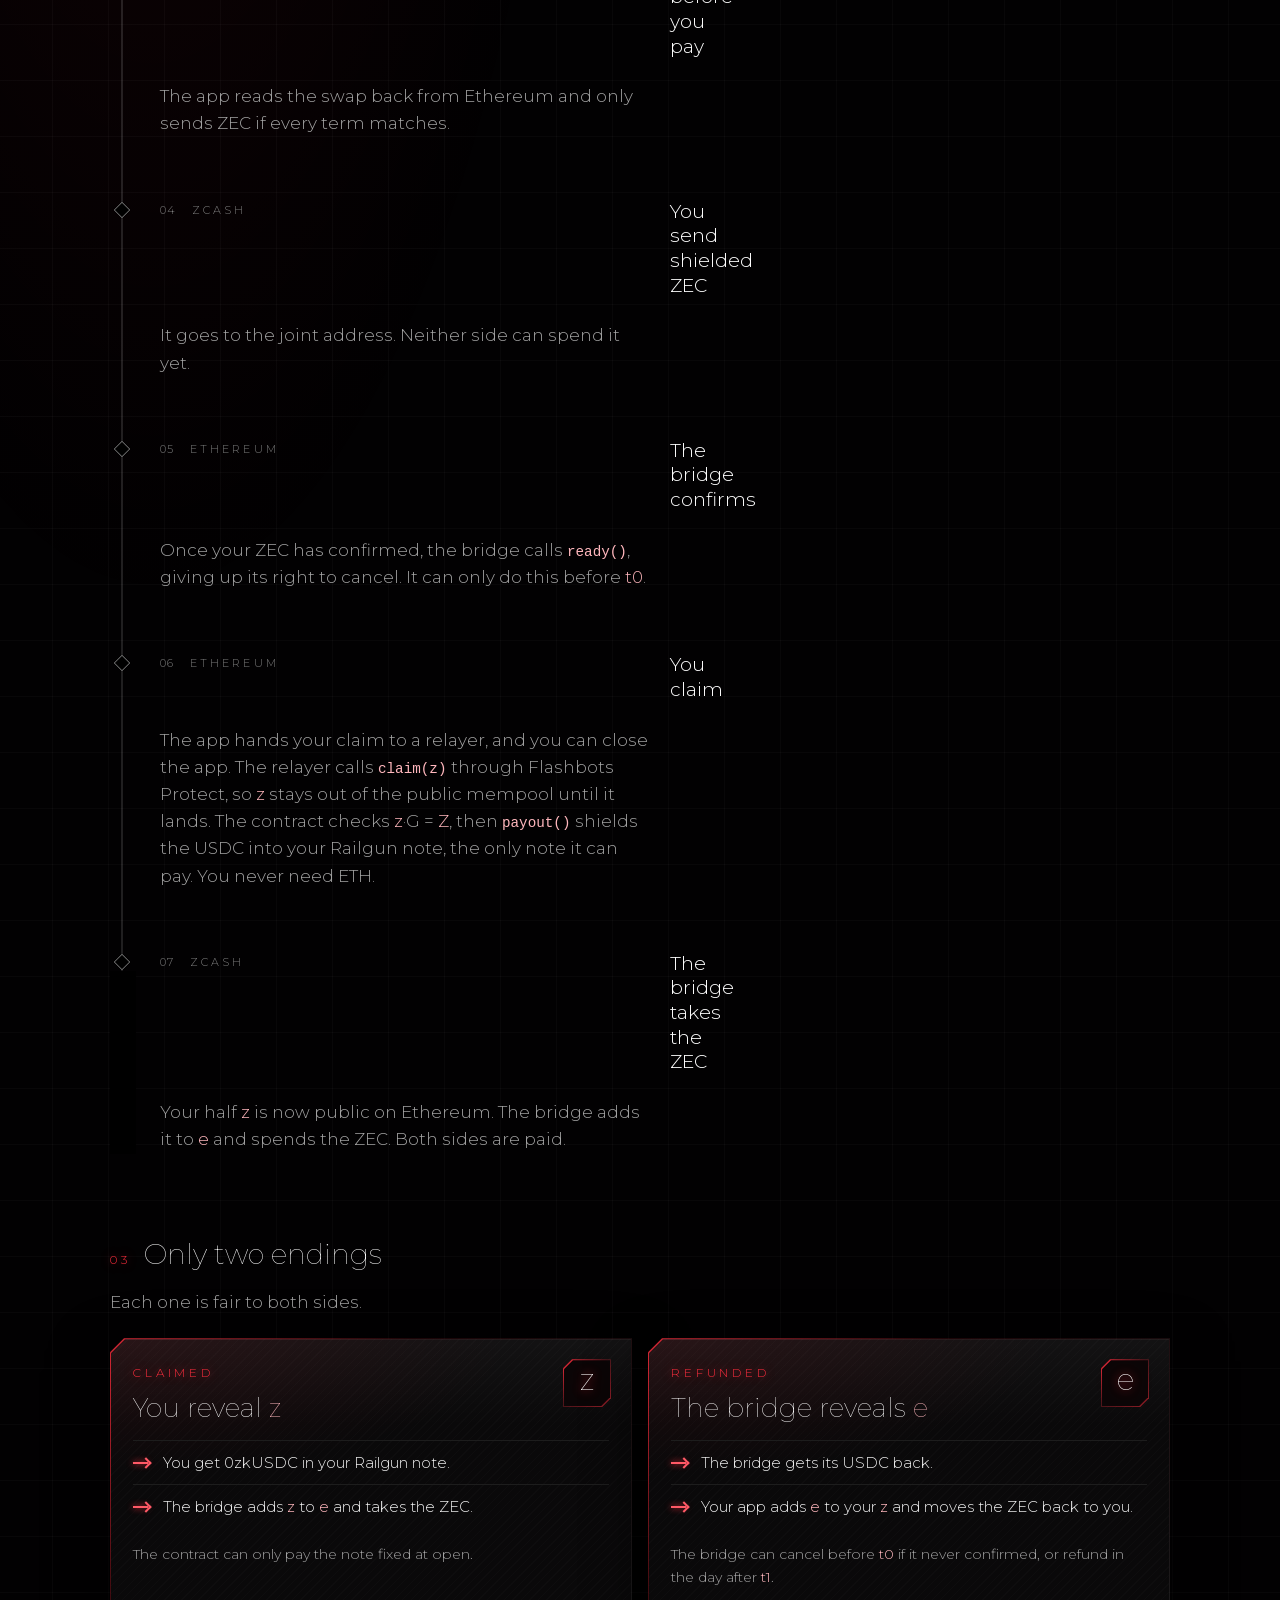
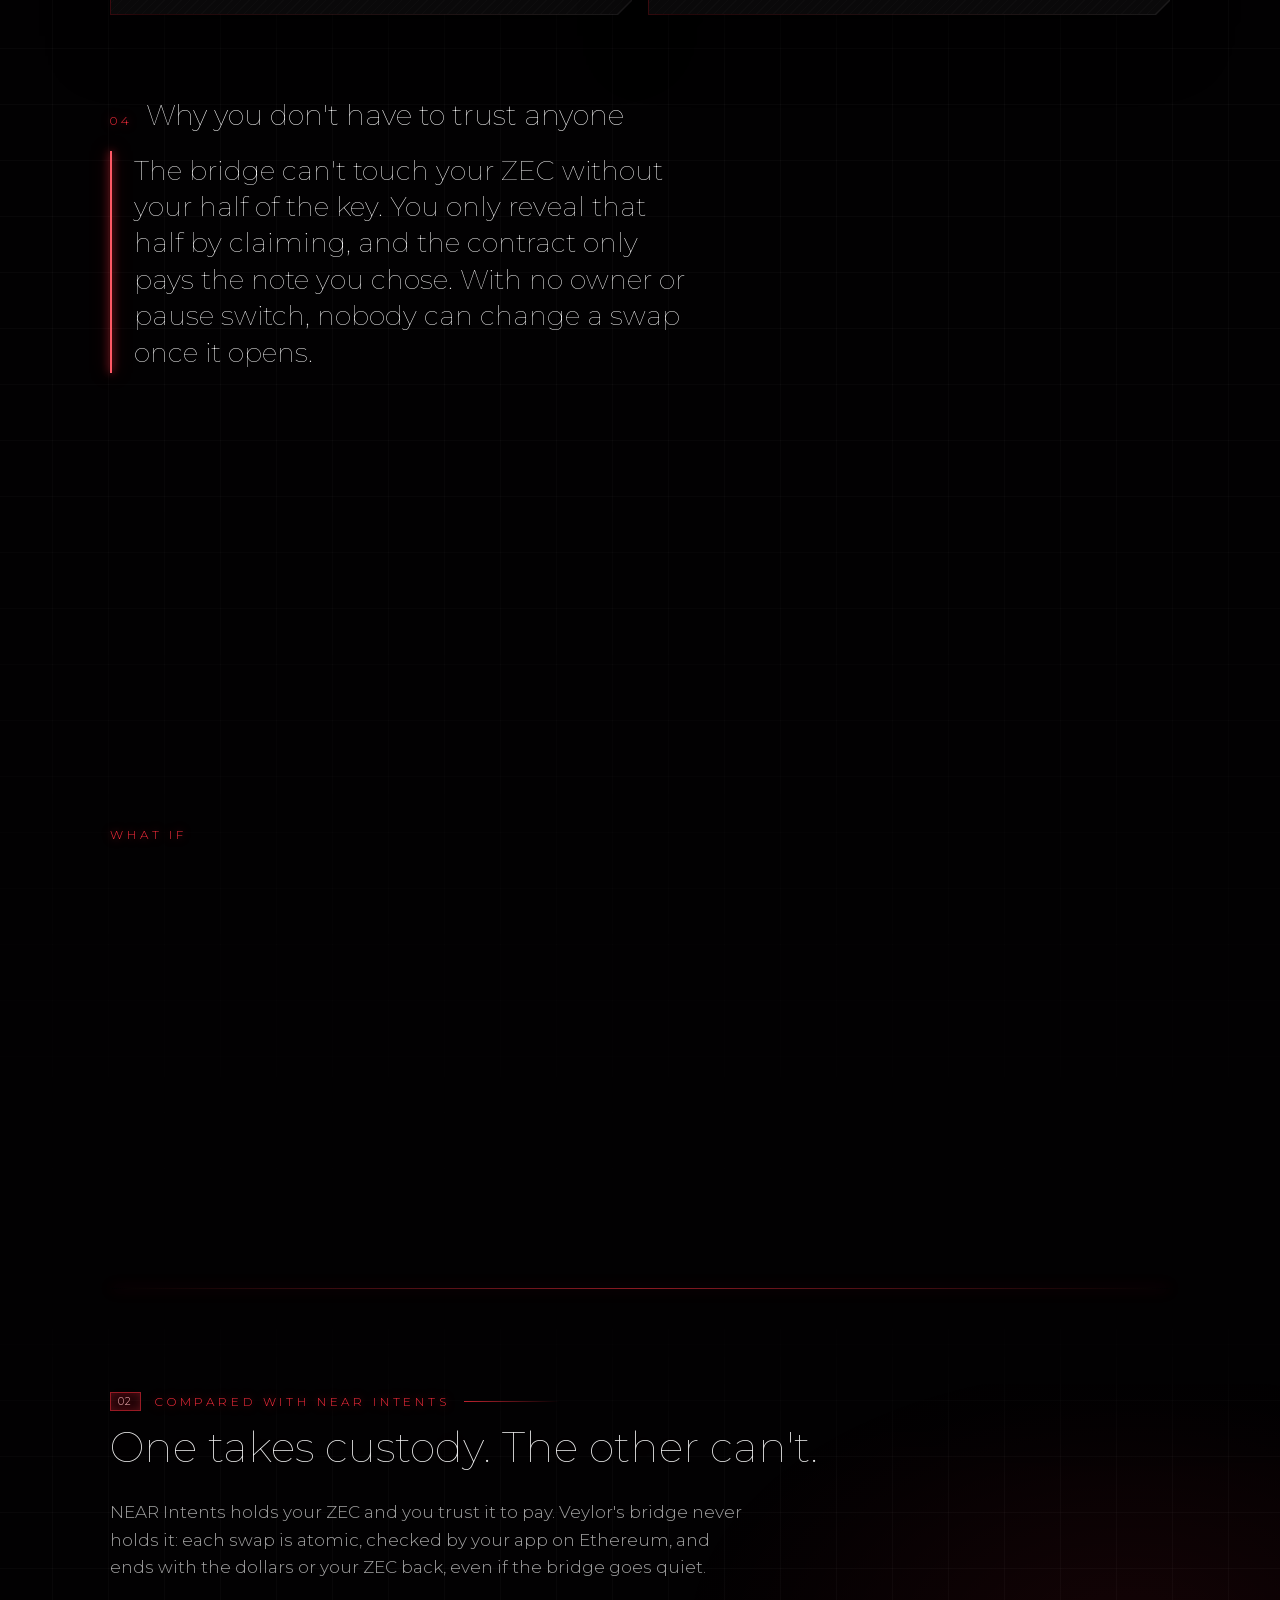
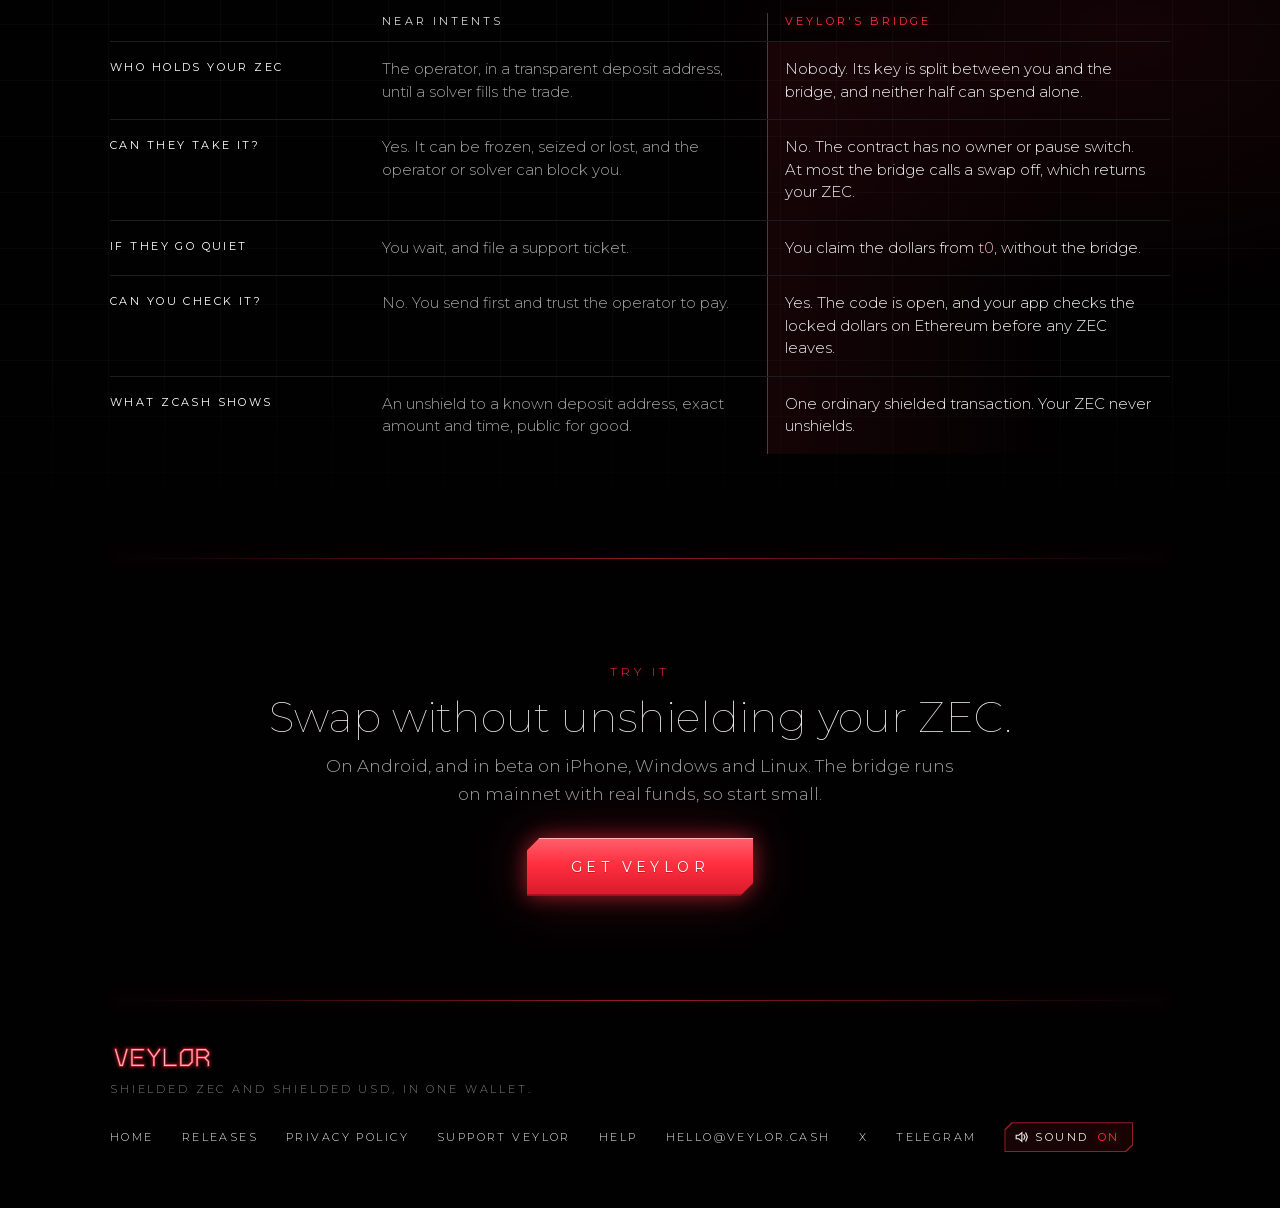
==== commit 3642ae63: "Home: the app's 0zkUSDC badge, a three-link nav, no Support section The 0zkUSDC coin carries Railgun" ====
--- a/how-it-works/index.html
+++ b/how-it-works/index.html
@@ -21,9 +21,8 @@
 <div class="topbar">
   <a class="tb-mark" href="/" aria-label="Veylor home"><svg class="wordmark lit" viewBox="-5 -5 92.5 24" aria-hidden="true"><g fill="none" stroke-linecap="square" stroke-linejoin="miter"><use href="#vw" class="halo" filter="url(#vw-halo)"/><use href="#vw" class="glow" filter="url(#vw-glow)"/><use href="#vw" class="core"/></g></svg></a>
   <nav class="tb-links" aria-label="Main">
-    <a href="/#dollars">Shielded USD</a>
-    <a href="/#trail">The bridge</a>
-    <a href="/how-it-works/">How it works</a>
+    <a href="/#paid">Shielded USD</a>
+    <a href="/how-it-works/">The bridge</a>
     <a href="/releases/">Releases</a>
   </nav>
   <div class="tb-end">
--- a/site.css
+++ b/site.css
@@ -310,7 +310,7 @@
   background: linear-gradient(90deg, transparent, rgba(255, 46, 62, 0.55) 50%, transparent);
   box-shadow: 0 0 14px rgba(255, 46, 62, 0.35);
 }
-main > .section#support::before, main > .section.beta::before { content: none; }
+main > .section.beta::before { content: none; }
 .section.first { padding-top: 128px; }
 /* Numbered section labels: [01] THE PROBLEM ───── */
 .hud.sec { display: flex; align-items: center; gap: 14px; }
@@ -406,11 +406,12 @@
 }
 .asset .glyph, .asset .token-logo { grid-row: 1 / span 2; }
 .asset .glyph { width: 34px; height: 34px; }
-/* A coin, with Railgun's mark past its bottom right for 0zkUSDC: logos/railgun.svg
-   as served, on a black disc, so it reads on the dark plates. */
+/* A coin, with Railgun's badge past its bottom right for 0zkUSDC (the app's
+   PrivateUsdLogo: 14 on 32, 2 past the corner). Not .badge: the releases
+   page's .badge pads and borders it to nothing. */
 .token-logo { position: relative; display: block; width: 40px; height: 40px; filter: drop-shadow(0 4px 10px rgba(0, 0, 0, 0.6)); }
 .token-logo img { display: block; width: 100%; height: 100%; }
-.token-logo .token-badge { position: absolute; right: -10%; bottom: -10%; width: 55%; height: 55%; border-radius: 50%; background: #000; box-shadow: 0 0 0 2px #0b0607; }
+.token-logo .token-badge { position: absolute; right: -6.25%; bottom: -6.25%; width: 43.75%; height: 43.75%; }
 .token-logo.sm { flex: none; width: 24px; height: 24px; }
 .hop-name.has-logo { display: flex; align-items: center; gap: 10px; margin-top: 6px; }
 .asset-name { font-weight: 100; font-size: 26px; line-height: 1.15; color: #fff; }
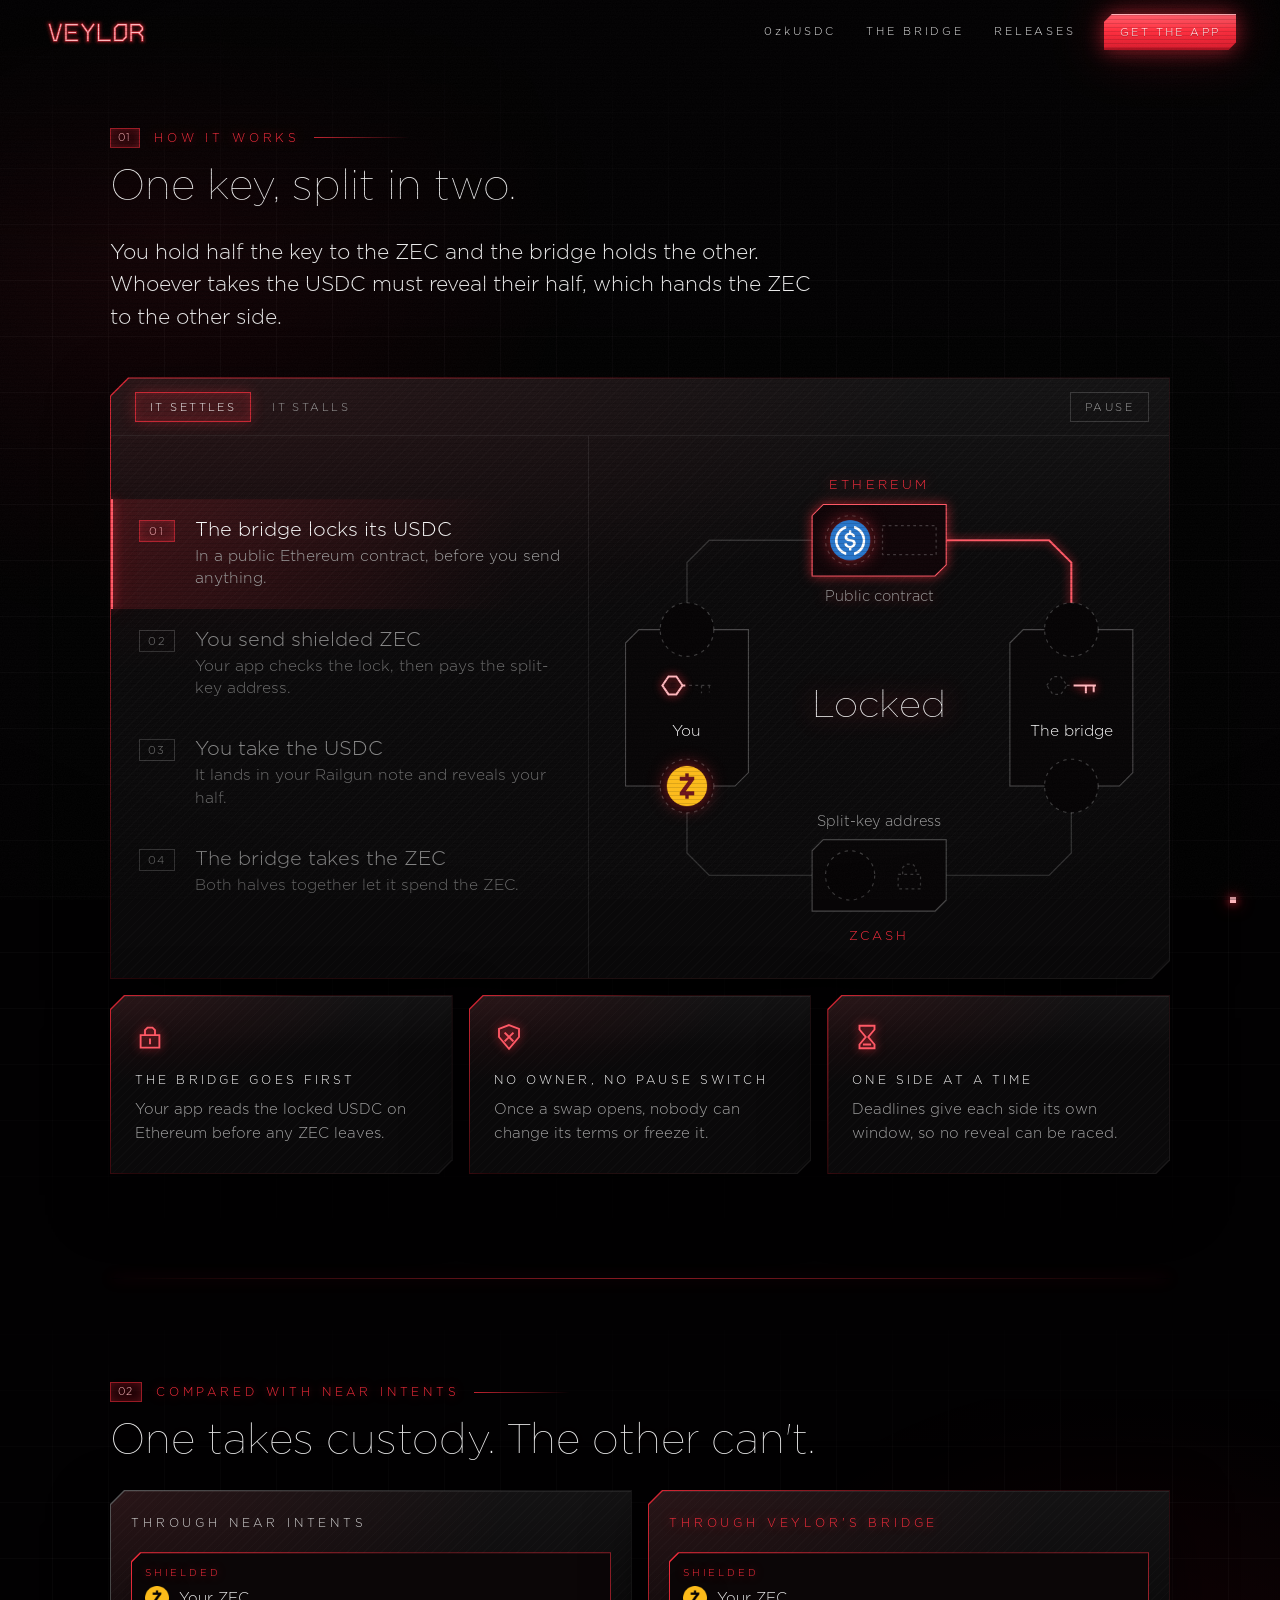
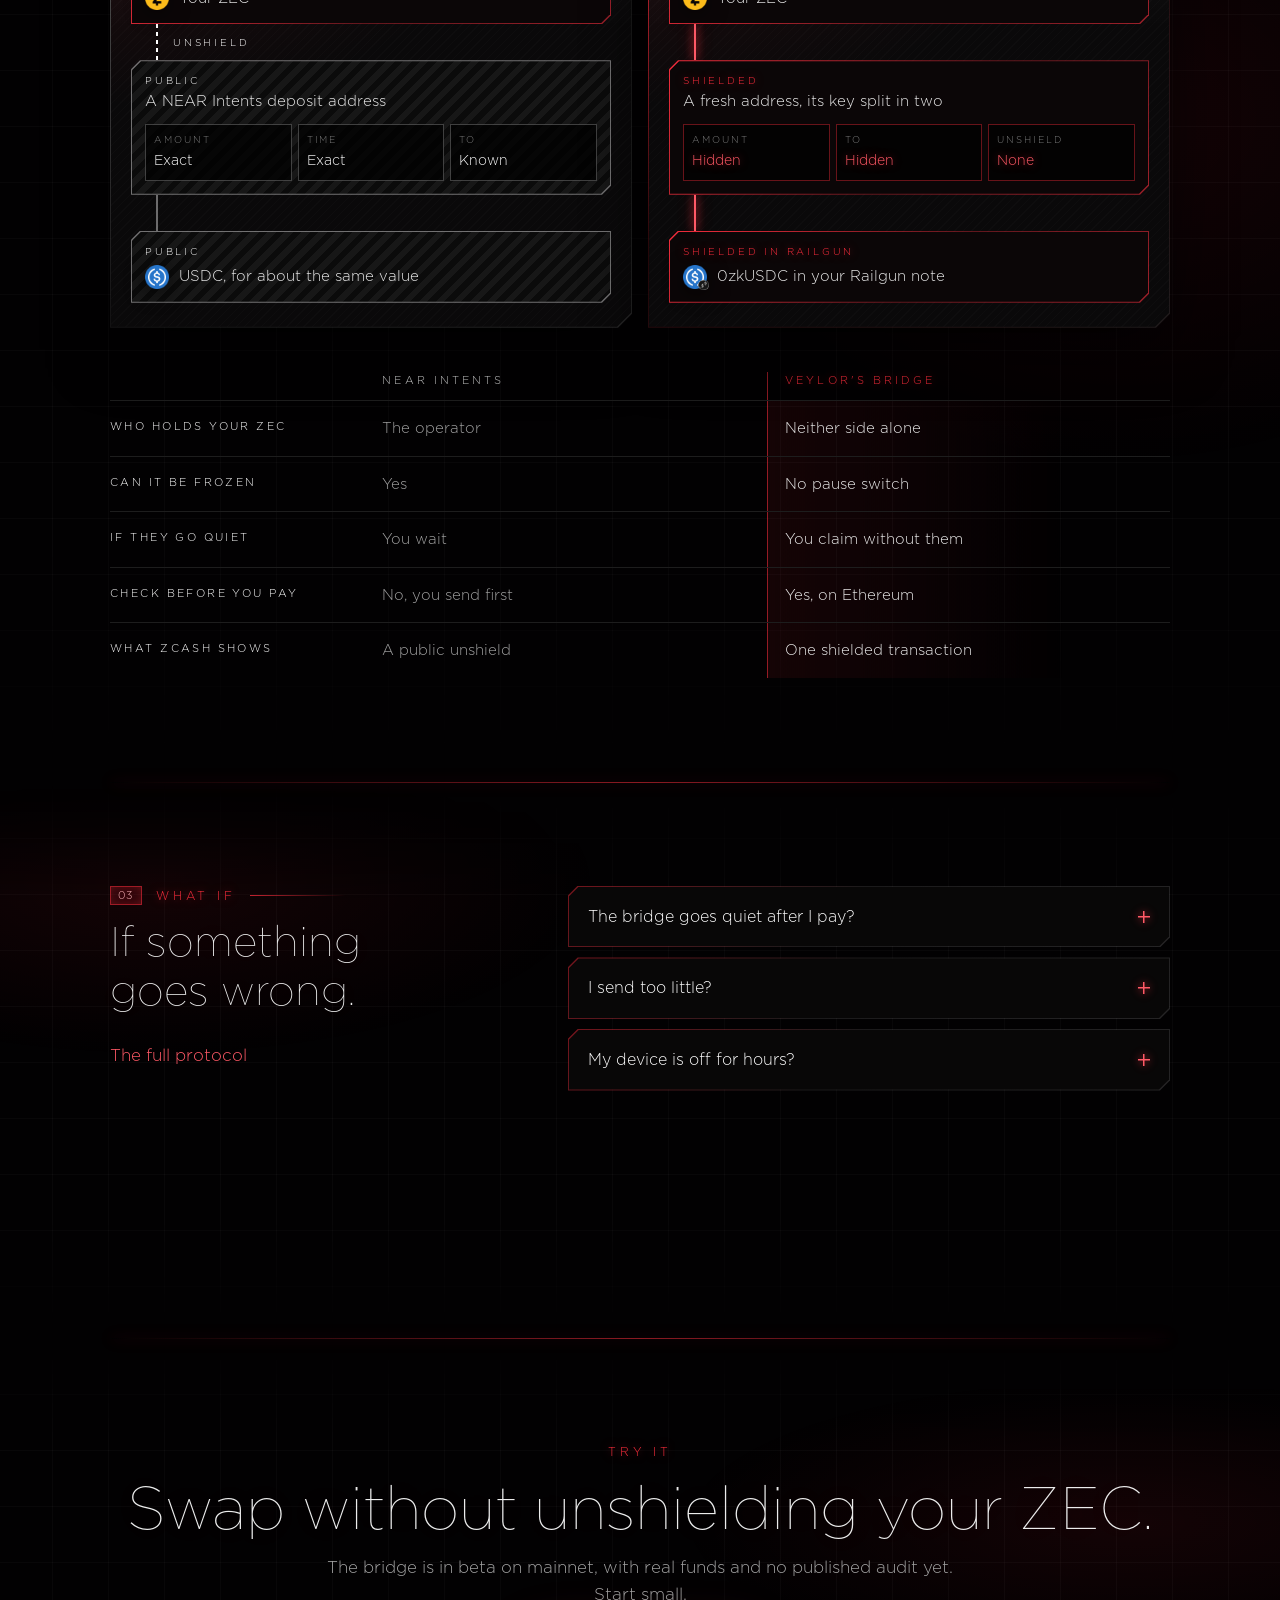
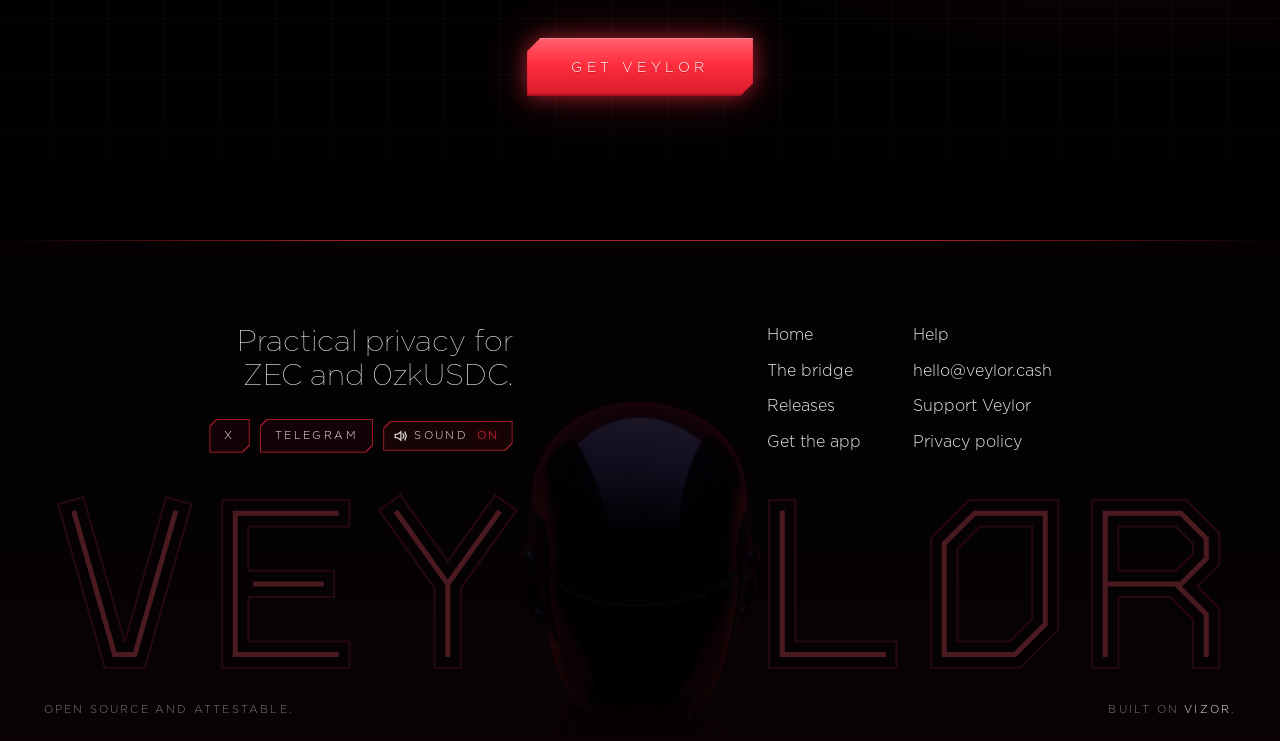
==== commit 55c12def: "veylor.cash: the wallet first, a simple how it works, a neon footer The home page leads with the wal" ====
--- a/how-it-works/index.html
+++ b/how-it-works/index.html
@@ -4,15 +4,16 @@
 <meta charset="utf-8">
 <meta name="viewport" content="width=device-width, initial-scale=1, viewport-fit=cover">
 <title>How it works · Veylor</title>
-<meta name="description" content="How Veylor's shielded bridge swaps shielded ZEC for USDC shielded in Railgun, without unshielding your ZEC: a split key, an atomic swap, and a refund for every failure.">
+<meta name="description" content="How Veylor's bridge swaps shielded ZEC and 0zkUSDC: one key, split in two, so every swap settles or refunds.">
 <meta name="theme-color" content="#000000">
 <meta property="og:title" content="How Veylor's shielded bridge works">
-<meta property="og:description" content="How Veylor swaps shielded ZEC and shielded USDC with a split key and an atomic swap, and how it compares with NEAR Intents.">
+<meta property="og:description" content="How Veylor swaps shielded ZEC and 0zkUSDC with one key split in two, and how it compares with NEAR Intents.">
 <meta property="og:image" content="https://veylor.cash/icon.png">
 <meta property="og:url" content="https://veylor.cash/how-it-works/">
 <link rel="icon" href="/icon.png">
 <link rel="apple-touch-icon" href="/icon.png">
-<link rel="preload" href="/fonts/montserrat-latin.woff2" as="font" type="font/woff2" crossorigin>
+<link rel="preload" href="/fonts/gotham-light.woff2" as="font" type="font/woff2" crossorigin>
+<link rel="preload" href="/fonts/gotham-thin.woff2" as="font" type="font/woff2" crossorigin>
 <link rel="stylesheet" href="/site.css">
 <script>document.documentElement.classList.add('js')</script>
 <script src="/site.js" defer></script>
@@ -21,7 +22,7 @@
 <div class="topbar">
   <a class="tb-mark" href="/" aria-label="Veylor home"><svg class="wordmark lit" viewBox="-5 -5 92.5 24" aria-hidden="true"><g fill="none" stroke-linecap="square" stroke-linejoin="miter"><use href="#vw" class="halo" filter="url(#vw-halo)"/><use href="#vw" class="glow" filter="url(#vw-glow)"/><use href="#vw" class="core"/></g></svg></a>
   <nav class="tb-links" aria-label="Main">
-    <a href="/#paid">Shielded USD</a>
+    <a class="tk" href="/#paid">0zkUSDC</a>
     <a href="/how-it-works/">The bridge</a>
     <a href="/releases/">Releases</a>
   </nav>
@@ -41,177 +42,133 @@
 
   <section class="section first" id="how" aria-labelledby="how-title">
     <p class="hud sec">How it works</p>
-    <h1 class="title" id="how-title">A split key and an atomic swap.</h1>
-    <p class="lead reveal">Your ZEC stays shielded, your dollars land in Railgun, and nobody, including us, ever holds your money.</p>
-
-    <div class="how-block how-key">
-      <div>
-        <h3 class="sub"><span class="sub-n">01</span> The split key</h3>
-        <div class="prose">
-          <p>Your ZEC goes to a fresh shielded address whose spend key is <var>e</var> + <var>z</var>. The bridge holds <var>e</var>. You hold <var>z</var>, made fresh from your seed for each swap.</p>
-          <p>The Ethereum contract stores only the public points <var>E</var> = <var>e</var>·G and <var>Z</var> = <var>z</var>·G, on the Pallas curve, so it can check a half when one is revealed.</p>
+    <h1 class="title" id="how-title">One key, split in two.</h1>
+    <p class="lead reveal">You hold half the key to the ZEC and the bridge holds the other. Whoever takes the USDC must reveal their half, which hands the ZEC to the other side.</p>
+
+    <div class="stage card reveal" data-stage>
+      <div class="card-in">
+        <div class="stage-head">
+          <div class="stage-tabs">
+            <button type="button" data-scene="settles" aria-pressed="true">It settles</button>
+            <button type="button" data-scene="stalls" aria-pressed="false">It stalls</button>
+          </div>
+          <button class="stage-play" type="button" aria-pressed="true" hidden><span>Pause</span></button>
         </div>
-        <p class="callout plate">Taking money out of the contract means revealing your half, which hands the other side what it needs to take the ZEC.</p>
-      </div>
-      <figure class="keyfig reveal">
-        <svg viewBox="0 0 320 292" role="img" aria-labelledby="kf-title kf-desc">
-          <title id="kf-title">The split key</title>
-          <desc id="kf-desc">The bridge's half e and your half z add up to e + z, the spend key of the joint shielded address. The Ethereum contract stores only the public points E = e·G and Z = z·G.</desc>
-          <g class="kd-e kd-lit">
-            <path class="kd-plate" d="M11 12H87V70L77 80H1V22Z"/>
-            <text class="kd-cap" x="44" y="32" text-anchor="middle">BRIDGE</text>
-            <text class="kd-big" x="44" y="66" text-anchor="middle">e</text>
-          </g>
-          <g class="kd-z kd-lit">
-            <path class="kd-plate" d="M243 12H319V70L309 80H233V22Z"/>
-            <text class="kd-cap" x="276" y="32" text-anchor="middle">YOU</text>
-            <text class="kd-big" x="276" y="66" text-anchor="middle">z</text>
-          </g>
-          <path class="kd-wire w1" pathLength="1" d="M87 46H117"/>
-          <path class="kd-wire w2" pathLength="1" d="M233 46H203"/>
-          <g class="kd-sum kd-lit">
-            <path class="kd-plate" d="M127 12H203V70L193 80H117V22Z"/>
-            <text class="kd-cap" x="160" y="32" text-anchor="middle">SPEND KEY</text>
-            <text class="kd-mid" x="160" y="63" text-anchor="middle">e + z</text>
-          </g>
-          <path class="kd-wire w3" pathLength="1" d="M160 80V118"/>
-          <g class="kd-joint kd-lit">
-            <path class="kd-plate" d="M52 118H280V176L268 188H40V130Z"/>
-            <path class="kd-lock" d="M63 146V140L67 136H72L76 140V146M59 146H80V165H59Z"/>
-            <text class="kd-cap" x="94" y="148">JOINT ADDRESS</text>
-            <text class="kd-small" x="94" y="167">Shielded. Spending needs e + z.</text>
-          </g>
-          <g class="kd-contract">
-            <path class="kd-rule" d="M0 212H320"/>
-            <text class="kd-cap kd-cap-dim" x="160" y="235" text-anchor="middle">ETHEREUM CONTRACT STORES ONLY</text>
-            <path class="kd-plate" d="M66 250H150V276L142 284H58V258Z"/>
-            <text class="kd-chip" x="104" y="272" text-anchor="middle">E = e·G</text>
-            <path class="kd-plate" d="M178 250H262V276L254 284H170V258Z"/>
-            <text class="kd-chip" x="216" y="272" text-anchor="middle">Z = z·G</text>
-          </g>
-        </svg>
-      </figure>
-    </div>
-
-    <div class="how-block">
-      <h3 class="sub"><span class="sub-n">02</span> A swap, ZEC to 0zkUSDC</h3>
-      <div class="steps-wrap" data-rail>
-        <span class="rail" aria-hidden="true"><span class="rail-fill"></span></span>
-        <ol class="steps">
-          <li class="step">
-            <span class="step-where">You and the bridge</span>
-            <h4>Quote and accept</h4>
-            <p>The bridge offers a price and proves it knows <var>e</var> without showing it. You send back <var>Z</var>, a proof you know <var>z</var>, and the exact Railgun note your dollars must go to.</p>
-          </li>
-          <li class="step">
-            <span class="step-where">Ethereum</span>
-            <h4>The bridge locks the dollars first</h4>
-            <p>Before you send anything, the bridge calls <code>open()</code>, locking the USDC in the contract under <var>E</var>, <var>Z</var>, two deadlines and your payout note. The contract's <a href="https://github.com/ChinmayGopal931/zecSwap/blob/64917fc90175dc25a0f6d522f0481807d7fe78f2/contracts/src/ZecSwap.sol">source is open</a>, and every swap is public on <a href="https://etherscan.io/address/0xeB3A00bcB6c9fF626fE57a5dBbDCf01730e7898f">Etherscan</a>.</p>
-          </li>
-          <li class="step">
-            <span class="step-where">Your phone</span>
-            <h4>You check before you pay</h4>
-            <p>The app reads the swap back from Ethereum and only sends ZEC if every term matches.</p>
-          </li>
-          <li class="step">
-            <span class="step-where">Zcash</span>
-            <h4>You send shielded ZEC</h4>
-            <p>It goes to the joint address. Neither side can spend it yet.</p>
-          </li>
-          <li class="step">
-            <span class="step-where">Ethereum</span>
-            <h4>The bridge confirms</h4>
-            <p>Once your ZEC has confirmed, the bridge calls <code>ready()</code>, giving up its right to cancel. It can only do this before <var>t0</var>.</p>
-          </li>
-          <li class="step">
-            <span class="step-where">Ethereum</span>
-            <h4>You claim</h4>
-            <p>The app hands your claim to a relayer, and you can close the app. The relayer calls <code>claim(z)</code> through Flashbots Protect, so <var>z</var> stays out of the public mempool until it lands. The contract checks <var>z</var>·G = <var>Z</var>, then <code>payout()</code> shields the USDC into your Railgun note, the only note it can pay. You never need ETH.</p>
-          </li>
-          <li class="step">
-            <span class="step-where">Zcash</span>
-            <h4>The bridge takes the ZEC</h4>
-            <p>Your half <var>z</var> is now public on Ethereum. The bridge adds it to <var>e</var> and spends the ZEC. Both sides are paid.</p>
-          </li>
-        </ol>
-      </div>
-    </div>
-
-    <div class="how-block">
-      <h3 class="sub"><span class="sub-n">03</span> Only two endings</h3>
-      <p class="prose">Each one is fair to both sides.</p>
-      <div class="endings">
-        <article class="ending card reveal"><div class="card-in">
-          <span class="half plate" aria-hidden="true">z</span>
-          <p class="hud">Claimed</p>
-          <h4>You reveal <var>z</var></h4>
-          <ul class="payouts">
-            <li>You get 0zkUSDC in your Railgun note.</li>
-            <li>The bridge adds <var>z</var> to <var>e</var> and takes the ZEC.</li>
-          </ul>
-          <p class="ending-note">The contract can only pay the note fixed at open.</p>
-        </div></article>
-        <article class="ending card reveal"><div class="card-in">
-          <span class="half plate" aria-hidden="true">e</span>
-          <p class="hud">Refunded</p>
-          <h4>The bridge reveals <var>e</var></h4>
-          <ul class="payouts">
-            <li>The bridge gets its USDC back.</li>
-            <li>Your app adds <var>e</var> to your <var>z</var> and moves the ZEC back to you.</li>
-          </ul>
-          <p class="ending-note">The bridge can cancel before <var>t0</var> if it never confirmed, or refund in the day after <var>t1</var>.</p>
-        </div></article>
-      </div>
-    </div>
-
-    <div class="how-block">
-      <h3 class="sub"><span class="sub-n">04</span> Why you don't have to trust anyone</h3>
-      <blockquote class="pull reveal"><p>The bridge can't touch your ZEC without your half of the key. You only reveal that half by claiming, and the contract only pays the note you chose. With no owner or pause switch, nobody can change a swap once it opens.</p></blockquote>
-      <div class="rules">
-        <div class="rule reveal">
-          <h4>Deadlines</h4>
-          <p>Two deadlines, <var>t0</var> and <var>t1</var>, cut every swap into windows, and in each only one side may act. A silent party can never trap the other.</p>
-          <div class="lanes">
-            <div class="lane">
-              <p class="lane-title">If the bridge never confirms</p>
-              <ol class="lane-bar ends-you">
-                <li class="seg"><span class="mark"><span class="sr-only">From </span>Open<span class="sr-only">:</span></span> The bridge can cancel.</li>
-                <li class="seg seg-you"><span class="mark"><span class="sr-only">From </span>t0<span class="sr-only">:</span></span> You can claim.</li>
-                <li class="seg"><span class="mark"><span class="sr-only">From </span>t1<span class="sr-only">:</span></span> The bridge can refund.</li>
-                <li class="seg seg-you"><span class="mark"><span class="sr-only">From </span>t1 + 24h<span class="sr-only">:</span></span> You can claim, for good.</li>
-              </ol>
-            </div>
-            <div class="lane">
-              <p class="lane-title">Once the bridge confirms</p>
-              <ol class="lane-bar ends-you">
-                <li class="seg seg-you seg-wide"><span class="mark"><span class="sr-only">From </span>Ready<span class="sr-only">:</span></span> You can claim.</li>
-                <li class="seg"><span class="mark"><span class="sr-only">From </span>t1<span class="sr-only">:</span></span> The bridge can refund.</li>
-                <li class="seg seg-you"><span class="mark"><span class="sr-only">From </span>t1 + 24h<span class="sr-only">:</span></span> You can claim, for good.</li>
-              </ol>
-            </div>
+        <div class="stage-body">
+          <div class="stage-lists">
+            <ol class="stage-steps" data-steps="settles" aria-label="When it settles">
+              <li><button type="button"><span class="step-n">01</span><b>The bridge locks its USDC</b><small>In a public Ethereum contract, before you send anything.</small></button></li>
+              <li><button type="button"><span class="step-n">02</span><b>You send shielded ZEC</b><small>Your app checks the lock, then pays the split-key address.</small></button></li>
+              <li><button type="button"><span class="step-n">03</span><b>You take the USDC</b><small>It lands in your Railgun note and reveals your half.</small></button></li>
+              <li><button type="button"><span class="step-n">04</span><b>The bridge takes the ZEC</b><small>Both halves together let it spend the ZEC.</small></button></li>
+            </ol>
+            <ol class="stage-steps" data-steps="stalls" aria-label="When it stalls">
+              <li><button type="button"><span class="step-n">01</span><b>The bridge locks its USDC</b><small>In a public Ethereum contract, before you send anything.</small></button></li>
+              <li><button type="button"><span class="step-n">02</span><b>You send shielded ZEC</b><small>Your app checks the lock, then pays the split-key address.</small></button></li>
+              <li><button type="button"><span class="step-n">03</span><b>The bridge reclaims its USDC</b><small>Doing that reveals the bridge&rsquo;s half of the key.</small></button></li>
+              <li><button type="button"><span class="step-n">04</span><b>Your ZEC comes back</b><small>Your app joins both halves and returns it to you.</small></button></li>
+            </ol>
           </div>
+          <svg class="stage-art" viewBox="0 0 480 440" role="img" aria-labelledby="st-title st-desc">
+            <title id="st-title">A swap on Veylor's bridge</title>
+            <desc id="st-desc">You and the bridge on either side, each with half a key. Above, a public contract on Ethereum that holds the USDC. Below, a shielded Zcash address that holds the ZEC and opens only with both halves.</desc>
+            <g class="st-rails"><path d="M68 150V90L88 70H180"/><path d="M412 150V90L392 70H300"/><path d="M68 290V350L88 370H180"/><path d="M412 290V350L392 370H300"/></g>
+            <g class="st-trails"></g>
+            <g class="st-node" data-node="you"><path class="st-plate" d="M25 150H123V278L111 290H13V162Z"/><text class="st-name" x="68" y="245">You</text></g>
+            <g class="st-node" data-node="bridge"><path class="st-plate" d="M369 150H467V278L455 290H357V162Z"/><text class="st-name" x="412" y="245">The bridge</text></g>
+            <g class="st-node" data-node="contract"><path class="st-plate" d="M190 38H300V92L290 102H180V48Z"/><text class="st-cap" x="240" y="24">Ethereum</text><text class="st-sub" x="240" y="124">Public contract</text></g>
+            <g class="st-node" data-node="address"><path class="st-plate" d="M190 338H300V392L290 402H180V348Z"/><text class="st-cap" x="240" y="428">Zcash</text><text class="st-sub" x="240" y="326">Split-key address</text></g>
+            <g class="st-ports"><circle cx="68" cy="150" r="24"/><circle cx="68" cy="290" r="24"/><circle cx="412" cy="150" r="24"/><circle cx="412" cy="290" r="24"/><circle cx="214" cy="70" r="22"/><circle cx="214" cy="370" r="22"/></g>
+            <g class="st-ghost"><path transform="translate(68 200)" d="M2 0H22M13 0V7M20 0V6"/><path transform="translate(412 200)" d="M-22 0L-16.5 -8H-9.5L-4 0L-9.5 8H-16.5ZM-4 0H-1.5"/><path transform="translate(267 370)" d="M-10 -1H10V12H-10ZM-6 -1V-7L-3 -10H3L6 -7V-1"/><path transform="translate(267 70)" d="M-24 -13H24V13H-24Z"/></g>
+            <text class="st-state" x="240" y="228"></text>
+            <g class="st-coin" data-el="zec" transform="translate(68 290)"><image href="/logos/zec.webp" x="-18" y="-18" width="36" height="36"/></g>
+            <g class="st-coin" data-el="usdc" transform="translate(412 150)"><image href="/logos/usdc.webp" x="-18" y="-18" width="36" height="36"/><image class="st-badge" href="/logos/railgun-badge.webp" x="5" y="5" width="16" height="16"/></g>
+            <g class="st-half" data-el="you" transform="translate(68 200)"><path d="M-22 0L-16.5 -8H-9.5L-4 0L-9.5 8H-16.5ZM-4 0H-1.5"/></g>
+            <g class="st-half" data-el="bridge" transform="translate(412 200)"><path d="M2 0H22M13 0V7M20 0V6"/></g>
+          </svg>
         </div>
-        <div class="rule reveal">
-          <h4>One side at a time</h4>
-          <p>The clock and the swap's stage alone decide who may reveal, so only one half is ever revealed and no reveal can be raced. One held up still lands any time before its window closes, and your claim goes out only with at least 5 minutes of its window left.</p>
-        </div>
-      </div>
-
-      <h4 class="hud whatif-title">What if</h4>
-      <dl class="whatif">
-        <div class="wi plate reveal"><dt>The bridge goes offline after you pay</dt><dd>You claim without it from <var>t0</var>.</dd></div>
-        <div class="wi plate reveal"><dt>You send too little</dt><dd>The bridge cancels, which reveals <var>e</var>, so your ZEC comes back.</dd></div>
-        <div class="wi plate reveal"><dt>Your phone is off for hours</dt><dd>Once the bridge confirms, the relayer claims for you. If your phone went off before that, the swap waits for your claim until <var>t1</var>, then the bridge refunds, which brings your ZEC back.</dd></div>
-        <div class="wi plate reveal"><dt>The relayer misbehaves</dt><dd>It can't redirect anything. The payout note is fixed, and every request is signed by your swap key.</dd></div>
-        <div class="wi plate reveal"><dt>A Railgun payout bounces</dt><dd>The funds return to a vault for that swap and can be shielded again.</dd></div>
-      </dl>
+      </div>
+    </div>
+
+    <div class="cards facts">
+      <article class="card reveal"><div class="card-in">
+        <svg class="glyph" viewBox="0 0 24 24" aria-hidden="true"><path d="M4.5 10.5H19.5V20.5H4.5Z M8 10.5V6.5L10 4.5H14L16 6.5V10.5 M12 14V17"/></svg>
+        <h3>The bridge goes first</h3>
+        <p>Your app reads the locked USDC on Ethereum before any ZEC leaves.</p>
+      </div></article>
+      <article class="card reveal"><div class="card-in">
+        <svg class="glyph" viewBox="0 0 24 24" aria-hidden="true"><path d="M12 2.5L20 5.5V12L12 21.5L4 12V5.5Z M9 9L15 15 M15 9L9 15"/></svg>
+        <h3>No owner, no pause switch</h3>
+        <p>Once a swap opens, nobody can change its terms or freeze it.</p>
+      </div></article>
+      <article class="card reveal"><div class="card-in">
+        <svg class="glyph" viewBox="0 0 24 24" aria-hidden="true"><path d="M6 3H18V6L13 12L18 18V21H6V18L11 12L6 6Z M9.5 18H14.5"/></svg>
+        <h3>One side at a time</h3>
+        <p>Deadlines give each side its own window, so no reveal can be raced.</p>
+      </div></article>
     </div>
   </section>
 
   <section class="section" id="compare" aria-labelledby="compare-title">
     <p class="hud sec">Compared with NEAR Intents</p>
     <h2 class="title" id="compare-title">One takes custody. The other can't.</h2>
-    <p class="prose intro">NEAR Intents holds your ZEC and you trust it to pay. Veylor's bridge never holds it: each swap is atomic, checked by your app on Ethereum, and ends with the dollars or your ZEC back, even if the bridge goes quiet.</p>
+    <div class="routes">
+      <div class="route route-public card reveal">
+        <figure class="card-in">
+          <figcaption class="hud">Through NEAR Intents</figcaption>
+          <ol class="hops">
+            <li class="hop plate zone-shielded">
+              <span class="hop-zone">Shielded</span>
+              <span class="hop-name has-logo"><span class="token-logo sm"><img src="/logos/zec.webp" width="24" height="24" alt=""></span>Your ZEC</span>
+              <span class="wire" aria-hidden="true"></span>
+              <span class="edge" aria-hidden="true">Unshield</span>
+            </li>
+            <li class="hop plate zone-public">
+              <span class="hop-zone">Public</span>
+              <span class="hop-name">A NEAR Intents deposit address</span>
+              <dl class="leak">
+                <div><dt>Amount</dt><dd>Exact</dd></div>
+                <div><dt>Time</dt><dd>Exact</dd></div>
+                <div><dt>To</dt><dd>Known</dd></div>
+              </dl>
+              <span class="wire" aria-hidden="true"></span>
+            </li>
+            <li class="hop plate zone-public">
+              <span class="hop-zone">Public</span>
+              <span class="hop-name has-logo"><span class="token-logo sm"><img src="/logos/usdc.webp" width="24" height="24" alt=""></span>USDC, for about the same value</span>
+            </li>
+          </ol>
+        </figure>
+      </div>
+
+      <div class="route route-shielded card reveal">
+        <figure class="card-in">
+          <figcaption class="hud">Through Veylor's bridge</figcaption>
+          <ol class="hops">
+            <li class="hop plate zone-shielded">
+              <span class="hop-zone">Shielded</span>
+              <span class="hop-name has-logo"><span class="token-logo sm"><img src="/logos/zec.webp" width="24" height="24" alt=""></span>Your ZEC</span>
+              <span class="wire" aria-hidden="true"><span class="packet"></span></span>
+            </li>
+            <li class="hop plate zone-shielded">
+              <span class="hop-zone">Shielded</span>
+              <span class="hop-name">A fresh address, its key split in two</span>
+              <dl class="leak sealed">
+                <div><dt>Amount</dt><dd>Hidden</dd></div>
+                <div><dt>To</dt><dd>Hidden</dd></div>
+                <div><dt>Unshield</dt><dd>None</dd></div>
+              </dl>
+              <span class="wire" aria-hidden="true"><span class="packet"></span></span>
+            </li>
+            <li class="hop plate zone-shielded">
+              <span class="hop-zone">Shielded in Railgun</span>
+              <span class="hop-name has-logo"><span class="token-logo sm"><img src="/logos/usdc.webp" width="24" height="24" alt=""><img class="token-badge" src="/logos/railgun-badge.webp" width="12" height="12" alt=""></span>0zkUSDC in your Railgun note</span>
+            </li>
+          </ol>
+        </figure>
+      </div>
+    </div>
+
     <div class="reveal">
       <table class="compare" role="table">
         <caption class="sr-only">NEAR Intents and Veylor's bridge, compared</caption>
@@ -223,67 +180,102 @@
           </tr>
         </thead>
         <tbody role="rowgroup">
-          <tr role="row">
-            <th scope="row" role="rowheader">Who holds your ZEC</th>
-            <td role="cell" class="c-near" data-label="NEAR Intents">The operator, in a transparent deposit address, until a solver fills the trade.</td>
-            <td role="cell" class="c-veylor" data-label="Veylor's bridge">Nobody. Its key is split between you and the bridge, and neither half can spend alone.</td>
-          </tr>
-          <tr role="row">
-            <th scope="row" role="rowheader">Can they take it?</th>
-            <td role="cell" class="c-near" data-label="NEAR Intents">Yes. It can be frozen, seized or lost, and the operator or solver can block you.</td>
-            <td role="cell" class="c-veylor" data-label="Veylor's bridge">No. The contract has no owner or pause switch. At most the bridge calls a swap off, which returns your ZEC.</td>
-          </tr>
-          <tr role="row">
-            <th scope="row" role="rowheader">If they go quiet</th>
-            <td role="cell" class="c-near" data-label="NEAR Intents">You wait, and file a support ticket.</td>
-            <td role="cell" class="c-veylor" data-label="Veylor's bridge">You claim the dollars from <var>t0</var>, without the bridge.</td>
-          </tr>
-          <tr role="row">
-            <th scope="row" role="rowheader">Can you check it?</th>
-            <td role="cell" class="c-near" data-label="NEAR Intents">No. You send first and trust the operator to pay.</td>
-            <td role="cell" class="c-veylor" data-label="Veylor's bridge">Yes. The code is open, and your app checks the locked dollars on Ethereum before any ZEC leaves.</td>
-          </tr>
-          <tr role="row">
-            <th scope="row" role="rowheader">What Zcash shows</th>
-            <td role="cell" class="c-near" data-label="NEAR Intents">An unshield to a known deposit address, exact amount and time, public for good.</td>
-            <td role="cell" class="c-veylor" data-label="Veylor's bridge">One ordinary shielded transaction. Your ZEC never unshields.</td>
-          </tr>
+          <tr role="row"><th scope="row" role="rowheader">Who holds your ZEC</th><td role="cell" class="c-near" data-label="NEAR Intents">The operator</td><td role="cell" class="c-veylor" data-label="Veylor's bridge">Neither side alone</td></tr>
+          <tr role="row"><th scope="row" role="rowheader">Can it be frozen</th><td role="cell" class="c-near" data-label="NEAR Intents">Yes</td><td role="cell" class="c-veylor" data-label="Veylor's bridge">No pause switch</td></tr>
+          <tr role="row"><th scope="row" role="rowheader">If they go quiet</th><td role="cell" class="c-near" data-label="NEAR Intents">You wait</td><td role="cell" class="c-veylor" data-label="Veylor's bridge">You claim without them</td></tr>
+          <tr role="row"><th scope="row" role="rowheader">Check before you pay</th><td role="cell" class="c-near" data-label="NEAR Intents">No, you send first</td><td role="cell" class="c-veylor" data-label="Veylor's bridge">Yes, on Ethereum</td></tr>
+          <tr role="row"><th scope="row" role="rowheader">What Zcash shows</th><td role="cell" class="c-near" data-label="NEAR Intents">A public unshield</td><td role="cell" class="c-veylor" data-label="Veylor's bridge">One shielded transaction</td></tr>
         </tbody>
       </table>
     </div>
   </section>
 
-  <section class="section beta" id="try">
+  <section class="section" id="what-if" aria-labelledby="what-if-title">
+    <div class="faq-wrap">
+      <div>
+        <p class="hud sec">What if</p>
+        <h2 class="title" id="what-if-title">If something goes wrong.</h2>
+        <p class="prose reveal"><a href="https://github.com/ChinmayGopal931/zecSwap#how-it-works">The full protocol</a></p>
+      </div>
+      <div class="faq">
+        <details class="plate reveal"><summary>The bridge goes quiet after I pay?</summary><p>You claim the USDC without it.</p></details>
+        <details class="plate reveal"><summary>I send too little?</summary><p>The bridge cancels, which reveals its half, and your ZEC comes back.</p></details>
+        <details class="plate reveal"><summary>My device is off for hours?</summary><p>Once the bridge has confirmed, a relayer claims for you. Before that, the swap waits, then refunds.</p></details>
+        <details class="plate reveal"><summary>The relayer misbehaves?</summary><p>It can&rsquo;t redirect anything: the swap can only pay the Railgun note you chose.</p></details>
+        <details class="plate reveal"><summary>Railgun sends the payout back?</summary><p>It returns to a vault only for that swap, and can be shielded again.</p></details>
+      </div>
+    </div>
+  </section>
+
+  <section class="section beta" id="try" aria-labelledby="try-title">
     <p class="hud">Try it</p>
-    <h2 class="title">Swap without unshielding your ZEC.</h2>
-    <p class="prose">On Android, and in beta on iPhone, Windows and Linux. The bridge runs on mainnet with real funds, so start small.</p>
+    <h2 class="title" id="try-title">Swap without unshielding your ZEC.</h2>
+    <p class="prose">The bridge is in beta on mainnet, with real funds and no published audit yet. Start small.</p>
     <div class="cta"><span class="btn-glow"><a class="btn btn-lg" href="/#beta">Get Veylor</a></span></div>
   </section>
 </main>
 
 <footer class="site-footer">
-  <div class="ft-brand">
-    <a class="tb-mark" href="/" aria-label="Veylor home"><svg class="wordmark lit" viewBox="-5 -5 92.5 24" aria-hidden="true"><g fill="none" stroke-linecap="square" stroke-linejoin="miter"><use href="#vw" class="halo" filter="url(#vw-halo)"/><use href="#vw" class="glow" filter="url(#vw-glow)"/><use href="#vw" class="core"/></g></svg></a>
-    <p>Shielded ZEC and Shielded USD, in one wallet.</p>
+  <svg class="defs" width="0" height="0" aria-hidden="true" focusable="false"><defs>
+    <path id="sg-v" d="M0 0L4 14L6 14L10 0"/>
+    <path id="sg-e" d="M10 0L0 0L0 14L10 14M2 7L8.5 7"/>
+    <path id="sg-y" d="M0 0L5 7L10 0M5 7L5 14"/>
+    <path id="sg-l" d="M0 0L0 14L10 14"/>
+    <path id="sg-o" d="M3 0L10 0L10 11L7 14L0 14L0 3Z"/>
+    <path id="sg-r" d="M0 14L0 0L7.5 0L10 2.5L10 4.5L7.5 7L0 7M4 7L7 7L10 10L10 14"/>
+    <filter id="sg-halo" x="-90%" y="-70%" width="280%" height="240%"><feGaussianBlur stdDeviation="2"/></filter>
+    <filter id="sg-glow" x="-40%" y="-30%" width="180%" height="160%"><feGaussianBlur stdDeviation="0.5"/></filter>
+    <filter id="vz-halo" x="-30%" y="-400%" width="160%" height="900%"><feGaussianBlur stdDeviation="26"/></filter>
+    <filter id="vz-glow" x="-10%" y="-150%" width="120%" height="400%"><feGaussianBlur stdDeviation="7"/></filter>
+    <path id="vz" pathLength="1" d="M174 579C182.8 582.8 209.3 596.4 227 602C244.7 607.7 262.3 610.3 280 612.7C297.7 615.1 315.3 615.8 333 616.3C350.7 616.8 368.3 616.5 386 615.9C403.7 615.2 421.3 614.3 439 612.4C456.7 610.6 474.3 608.5 492 604.7C509.7 600.8 527.3 596.6 545 589.2C562.7 581.8 589.2 565.2 598 560.4"/>
+  </defs></svg>
+  <div class="ft-top">
+    <div class="ft-intro">
+      <p>Practical privacy for ZEC and 0zkUSDC.</p>
+      <div class="ft-row">
+        <a class="ft-chip plate" href="https://x.com/veylorwallet" aria-label="Veylor on X">X</a>
+        <a class="ft-chip plate" href="https://t.me/veylorwallet" aria-label="Veylor on Telegram">Telegram</a>
+        <button class="sound plate" type="button" aria-pressed="true" hidden>
+          <svg viewBox="0 0 16 16" aria-hidden="true"><path d="M2.5 6H5.5L9 3V13L5.5 10H2.5Z"/><path class="wave" d="M11.25 5.5L12.5 8L11.25 10.5M13.5 3.5L15.25 8L13.5 12.5"/><path class="mute" d="M11.5 6L15 10M15 6L11.5 10"/></svg>
+          <span>Sound</span><span class="sound-state" aria-hidden="true">On</span>
+        </button>
+      </div>
+    </div>
+    <nav class="ft-nav" aria-label="Footer">
+      <ul>
+        <li><a href="/">Home</a></li>
+        <li><a href="/how-it-works/">The bridge</a></li>
+        <li><a href="/releases/">Releases</a></li>
+        <li><a href="/#beta">Get the app</a></li>
+      </ul>
+      <ul>
+        <li><a href="/#support">Help</a></li>
+        <li><a href="mailto:hello@veylor.cash">hello@veylor.cash</a></li>
+        <li><a href="/support-veylor/">Support Veylor</a></li>
+        <li><a href="/privacy/">Privacy policy</a></li>
+      </ul>
+    </nav>
   </div>
-  <div class="ft-links">
-    <nav aria-label="Footer">
-      <a href="/">Home</a>
-      <a href="/releases/">Releases</a>
-      <a href="/privacy/">Privacy policy</a>
-      <a href="/support-veylor/">Support Veylor</a>
-      <a href="/#support">Help</a>
-      <a href="mailto:hello@veylor.cash">hello@veylor.cash</a>
-    </nav>
-    <nav class="ft-social" aria-label="Social">
-      <a href="https://x.com/veylorwallet" aria-label="Veylor on X">X</a>
-      <a href="https://t.me/veylorwallet" aria-label="Veylor on Telegram">Telegram</a>
-    </nav>
-    <button class="sound plate" type="button" aria-pressed="true" hidden>
-      <svg viewBox="0 0 16 16" aria-hidden="true"><path d="M2.5 6H5.5L9 3V13L5.5 10H2.5Z"/><path class="wave" d="M11.25 5.5L12.5 8L11.25 10.5M13.5 3.5L15.25 8L13.5 12.5"/><path class="mute" d="M11.5 6L15 10M15 6L11.5 10"/></svg>
-      <span>Sound</span><span class="sound-state" aria-hidden="true">On</span>
+  <div class="ft-stage">
+    <div class="ft-wash" aria-hidden="true"></div>
+    <button class="sign" type="button" aria-pressed="true" aria-label="Veylor's neon sign">
+      <span class="sign-half">
+        <span class="tube"><svg viewBox="-3 -3 16 20" aria-hidden="true"><use href="#sg-v" class="can"/><use href="#sg-v" class="face"/><use href="#sg-v" class="glass"/></svg><svg class="lit" viewBox="-3 -3 16 20" aria-hidden="true"><use href="#sg-v" class="halo" filter="url(#sg-halo)"/><use href="#sg-v" class="can"/><use href="#sg-v" class="face"/><use href="#sg-v" class="glow" filter="url(#sg-glow)"/><use href="#sg-v" class="core"/></svg></span>
+        <span class="tube"><svg viewBox="-3 -3 16 20" aria-hidden="true"><use href="#sg-e" class="can"/><use href="#sg-e" class="face"/><use href="#sg-e" class="glass"/></svg><svg class="lit" viewBox="-3 -3 16 20" aria-hidden="true"><use href="#sg-e" class="halo" filter="url(#sg-halo)"/><use href="#sg-e" class="can"/><use href="#sg-e" class="face"/><use href="#sg-e" class="glow" filter="url(#sg-glow)"/><use href="#sg-e" class="core"/></svg></span>
+        <span class="tube"><svg viewBox="-3 -3 16 20" aria-hidden="true"><use href="#sg-y" class="can"/><use href="#sg-y" class="face"/><use href="#sg-y" class="glass"/></svg><svg class="lit" viewBox="-3 -3 16 20" aria-hidden="true"><use href="#sg-y" class="halo" filter="url(#sg-halo)"/><use href="#sg-y" class="can"/><use href="#sg-y" class="face"/><use href="#sg-y" class="glow" filter="url(#sg-glow)"/><use href="#sg-y" class="core"/></svg></span>
+      </span>
+      <span class="helmet">
+        <img src="/art/helmet.webp" width="740" height="998" alt="" loading="lazy" decoding="async">
+        <svg class="visor" viewBox="0 0 740 998" aria-hidden="true"><use href="#vz" class="v-halo" filter="url(#vz-halo)"/><use href="#vz" class="v-glow" filter="url(#vz-glow)"/><use href="#vz" class="v-core"/><use href="#vz" class="v-hot" filter="url(#vz-glow)"/></svg>
+      </span>
+      <span class="sign-half">
+        <span class="tube"><svg viewBox="-3 -3 16 20" aria-hidden="true"><use href="#sg-l" class="can"/><use href="#sg-l" class="face"/><use href="#sg-l" class="glass"/></svg><svg class="lit" viewBox="-3 -3 16 20" aria-hidden="true"><use href="#sg-l" class="halo" filter="url(#sg-halo)"/><use href="#sg-l" class="can"/><use href="#sg-l" class="face"/><use href="#sg-l" class="glow" filter="url(#sg-glow)"/><use href="#sg-l" class="core"/></svg></span>
+        <span class="tube"><svg viewBox="-3 -3 16 20" aria-hidden="true"><use href="#sg-o" class="can"/><use href="#sg-o" class="face"/><use href="#sg-o" class="glass"/></svg><svg class="lit" viewBox="-3 -3 16 20" aria-hidden="true"><use href="#sg-o" class="halo" filter="url(#sg-halo)"/><use href="#sg-o" class="can"/><use href="#sg-o" class="face"/><use href="#sg-o" class="glow" filter="url(#sg-glow)"/><use href="#sg-o" class="core"/></svg></span>
+        <span class="tube"><svg viewBox="-3 -3 16 20" aria-hidden="true"><use href="#sg-r" class="can"/><use href="#sg-r" class="face"/><use href="#sg-r" class="glass"/></svg><svg class="lit" viewBox="-3 -3 16 20" aria-hidden="true"><use href="#sg-r" class="halo" filter="url(#sg-halo)"/><use href="#sg-r" class="can"/><use href="#sg-r" class="face"/><use href="#sg-r" class="glow" filter="url(#sg-glow)"/><use href="#sg-r" class="core"/></svg></span>
+      </span>
     </button>
   </div>
+  <div class="ft-base"><p>Open source and attestable.</p><p>Built on <a href="https://vizor.cash/">Vizor</a>.</p></div>
 </footer>
 </body>
 </html>
--- a/site.css
+++ b/site.css
@@ -1,3 +1,5 @@
+@font-face { font-family: "Gotham"; src: url("/fonts/gotham-thin.woff2") format("woff2"); font-weight: 100 200; font-display: swap; ascent-override: 96%; descent-override: 24%; line-gap-override: 0%; }
+@font-face { font-family: "Gotham"; src: url("/fonts/gotham-light.woff2") format("woff2"); font-weight: 300 400; font-display: swap; ascent-override: 96%; descent-override: 24%; line-gap-override: 0%; }
 @font-face {
   font-family: "Montserrat";
   src: url("/fonts/montserrat-latin.woff2") format("woff2");
@@ -20,8 +22,9 @@
   --rule: #1d1d1d;
   --steel: rgba(255, 255, 255, 0.22);
   --cut: 14px;
+  --gutter: max(clamp(20px, 3.4vw, 56px), calc((100vw - 1720px) / 2));
   --lit-edge: linear-gradient(135deg, rgba(255, 46, 62, 0.95), rgba(255, 46, 62, 0.25) 48%, rgba(255, 46, 62, 0.55));
-  --font: "Montserrat", -apple-system, BlinkMacSystemFont, "Segoe UI", Roboto, Helvetica, Arial, sans-serif;
+  --font: "Gotham", "Montserrat", -apple-system, BlinkMacSystemFont, "Segoe UI", Roboto, Helvetica, Arial, sans-serif;
   --panel-fill:
     radial-gradient(140% 90% at 0% 0%, rgba(255, 46, 62, 0.09), transparent 55%),
     linear-gradient(180deg, rgba(255, 255, 255, 0.04), rgba(255, 255, 255, 0) 32%),
@@ -48,7 +51,7 @@
 body::before { background: var(--grain); background-size: 180px; opacity: 0.045; }
 body::after {
   background:
-    repeating-linear-gradient(to bottom, transparent 0 3px, rgba(0, 0, 0, 0.16) 3px 4px),
+    repeating-linear-gradient(to bottom, transparent 0 3px, rgba(0, 0, 0, 0.12) 3px 4px),
     radial-gradient(ellipse 120% 90% at 50% 45%, transparent 58%, rgba(0, 0, 0, 0.6) 100%);
 }
 .defs { position: absolute; width: 0; height: 0; overflow: hidden; }
@@ -60,6 +63,8 @@
   clip: rect(0 0 0 0); white-space: nowrap; border: 0;
 }
 var { font-style: normal; color: var(--red-core); }
+/* A token keeps its own letter case inside an uppercase caption. */
+.tk { text-transform: none !important; }
 .section code { font-family: var(--mono); font-size: 0.84em; color: var(--red-core); }
 
 /* HUD captions: spaced uppercase red, as the app's section heads. */
@@ -175,7 +180,7 @@
   filter: drop-shadow(0 0 22px rgba(255, 46, 62, 0.22));
   font-weight: 100; font-size: clamp(30px, 5.2vw, 50px); line-height: 1.12; letter-spacing: 0.01em; margin: 14px auto 0; max-width: 15em; text-wrap: balance; }
 .lede { color: var(--muted); max-width: 33em; margin: 18px auto 0; text-wrap: balance; }
-.cta { display: flex; gap: 14px 22px; flex-wrap: wrap; justify-content: center; align-items: center; margin-top: 34px; }
+.cta { display: flex; gap: 14px 28px; flex-wrap: wrap; justify-content: center; align-items: center; margin-top: 34px; }
 
 .btn-glow { filter: drop-shadow(0 0 10px rgba(255, 46, 62, 0.55)) drop-shadow(0 0 26px rgba(255, 46, 62, 0.22)); }
 .btn {
@@ -310,7 +315,6 @@
   background: linear-gradient(90deg, transparent, rgba(255, 46, 62, 0.55) 50%, transparent);
   box-shadow: 0 0 14px rgba(255, 46, 62, 0.35);
 }
-main > .section.beta::before { content: none; }
 .section.first { padding-top: 128px; }
 /* Numbered section labels: [01] THE PROBLEM ───── */
 .hud.sec { display: flex; align-items: center; gap: 14px; }
@@ -348,7 +352,7 @@
 .card-in::before { background: radial-gradient(340px circle at var(--mx, 50%) var(--my, 0%), rgba(255, 46, 62, 0.16), transparent 62%); }
 .card-in::after { background: linear-gradient(110deg, transparent 38%, rgba(255, 255, 255, 0.06) 50%, transparent 62%); transform: translateX(-110%); }
 .cards { perspective: 1100px; }
-.cards .card:hover, .link-card:hover { --card-edge: linear-gradient(135deg, var(--red-hot), rgba(255, 46, 62, 0.45) 45%, rgba(255, 46, 62, 0.8)); }
+.cards .card:hover { --card-edge: linear-gradient(135deg, var(--red-hot), rgba(255, 46, 62, 0.45) 45%, rgba(255, 46, 62, 0.8)); }
 .cards .card:hover .card-in::before, .cards .card:hover .card-in::after { opacity: 1; }
 .cards .card:hover h3 { color: var(--red-core); text-shadow: 0 0 12px rgba(255, 46, 62, 0.6); }
 .cards .card:hover .glyph { filter: drop-shadow(0 0 4px var(--red-hot)) drop-shadow(0 0 12px rgba(255, 46, 62, 0.9)); }
@@ -376,7 +380,7 @@
 .zone-public { --edge: rgba(255, 255, 255, 0.42); --fill: repeating-linear-gradient(135deg, rgba(255, 255, 255, 0.05) 0 6px, transparent 6px 12px), #0b0b0b; }
 .zone-public .hop-zone { color: #fff; }
 .wire {
-  position: absolute; left: 25px; top: 100%; width: 2px; height: 36px; transform-origin: 50% 0;
+  position: absolute; z-index: -2; left: 25px; top: 100%; width: 2px; height: 36px; transform-origin: 50% 0;
   background: var(--red-hot); box-shadow: 0 0 8px var(--red), 0 0 16px rgba(255, 46, 62, 0.45);
 }
 .route-public .wire { background: rgba(255, 255, 255, 0.4); box-shadow: none; }
@@ -423,121 +427,73 @@
   background: var(--red-hot); box-shadow: 0 0 6px var(--red), 0 0 14px rgba(255, 46, 62, 0.5);
 }
 .ticks strong { font-weight: 400; color: #fff; }
-.bridge-link { position: relative; height: 68px; margin-left: 32px; }
+/* Both plates lie over the bridge's line: its light slips out from under one and in under the other. */
+.wallet .asset { z-index: 1; }
+.bridge-link { position: relative; height: 68px; margin-left: 35px; }
 .bl-line { position: absolute; left: 0; top: 0; bottom: 0; width: 2px; background: var(--red-hot); box-shadow: 0 0 8px var(--red), 0 0 18px rgba(255, 46, 62, 0.45); }
 .bl-tag { position: absolute; left: 20px; top: 50%; transform: translateY(-50%); font-size: 10px; letter-spacing: 0.3em; text-transform: uppercase; color: var(--red-core); white-space: nowrap; }
-.nots { list-style: none; margin: 18px 0 0; padding: 0; display: flex; flex-wrap: wrap; gap: 8px; }
-.nots li { position: relative; padding: 7px 10px 7px 22px; border: 1px solid var(--steel); font-size: 11px; letter-spacing: 0.18em; text-transform: uppercase; color: var(--text); }
-.nots li::before {
-  content: ""; position: absolute; left: 9px; top: 50%; width: 5px; height: 5px; margin-top: -2.5px;
-  background: var(--red-hot); box-shadow: 0 0 6px var(--red); transform: rotate(45deg);
-}
-
-/* ---------- How it works ---------- */
-.how-block { margin-top: 84px; }
-.how-key { display: grid; gap: 40px; align-items: center; }
-@media (min-width: 900px) { .how-key { grid-template-columns: minmax(0, 1fr) minmax(0, 1fr); gap: 56px; } }
-.sub { display: flex; align-items: baseline; gap: 14px; margin: 0 0 18px; font-weight: 100; font-size: clamp(22px, 3vw, 28px); line-height: 1.2; color: #fff; }
+/* ZEC's port: it warms before the light leaves, rather than the light popping on. */
+.bl-port { position: absolute; left: -19px; top: -7px; width: 40px; height: 34px; opacity: 0; background: radial-gradient(50% 100% at 50% 0, rgba(255, 183, 189, 0.75), rgba(255, 46, 62, 0.45) 34%, transparent 72%); }
+
+/* ---------- How it works: the stage ---------- */
 .sub-n { flex: none; font-weight: 300; font-size: 12px; letter-spacing: 0.3em; color: var(--red); text-shadow: 0 0 10px rgba(255, 46, 62, 0.55); }
-.callout { margin: 24px 0 0; padding: 16px 18px 17px; max-width: 38em; color: #fff; --c: 12px; --edge: var(--lit-edge); --fill: #0b0607; }
-
-/* The split key, drawn in SVG units: text sizes here scale with the figure. */
-.keyfig { margin: 0; }
-.keyfig svg { display: block; width: 100%; max-width: 470px; height: auto; margin: 0 auto; }
-.kd-plate { fill: #090909; stroke: rgba(255, 255, 255, 0.24); stroke-width: 1; }
-.kd-lit .kd-plate { stroke: var(--red-hot); }
-.kd-lit { filter: drop-shadow(0 0 3px rgba(255, 46, 62, 0.75)); }
-.kd-cap { font: 400 9.5px var(--font); letter-spacing: 1.5px; fill: var(--red); }
-.kd-cap-dim { fill: var(--muted); }
-.kd-big { font: 100 30px var(--font); fill: #fff; }
-.kd-mid { font: 100 22px var(--font); fill: #fff; }
-.kd-small { font: 300 11px var(--font); fill: var(--muted); }
-.kd-chip { font: 300 13px var(--font); fill: var(--red-core); }
-.kd-wire { fill: none; stroke: var(--red-hot); stroke-width: 1.6; filter: drop-shadow(0 0 3px rgba(255, 46, 62, 0.9)); }
-.kd-rule { fill: none; stroke: rgba(255, 255, 255, 0.2); stroke-dasharray: 3 4; }
-.kd-lock { fill: none; stroke: var(--red-hot); stroke-width: 1.4; stroke-linecap: square; stroke-linejoin: miter; }
-
-/* The swap's steps hang off a rail that fills as you read. */
-.steps-wrap { position: relative; max-width: 760px; margin-top: 8px; }
-.rail { position: absolute; left: 11px; top: 12px; bottom: 0; width: 2px; background: rgba(255, 255, 255, 0.12); }
-.rail-fill {
-  position: absolute; left: 0; top: 0; width: 2px; height: 100%;
-  background: linear-gradient(to bottom, rgba(255, 46, 62, 0.4), var(--red-hot));
-  box-shadow: 0 0 8px rgba(255, 46, 62, 0.8), 0 0 20px rgba(255, 46, 62, 0.3);
-}
-.rail-fill::after {
-  content: ""; position: absolute; left: -2px; bottom: -3px; width: 6px; height: 6px;
-  background: var(--red-core); box-shadow: 0 0 8px var(--red), 0 0 16px var(--red);
-}
-.steps { list-style: none; margin: 0; padding: 0; counter-reset: step; }
-.step { position: relative; padding: 0 0 38px 50px; counter-increment: step; }
-.step:last-child { padding-bottom: 0; }
-.step:last-child::after { content: ""; position: absolute; left: 0; top: 21px; bottom: 0; width: 26px; background: var(--bg); }
-.step::before {
-  content: ""; position: absolute; z-index: 1; left: 6px; top: 6px; width: 12px; height: 12px; transform: rotate(45deg);
-  background: var(--red-core); box-shadow: 0 0 8px var(--red), 0 0 16px rgba(255, 46, 62, 0.6);
-}
-.step-where { display: block; font-size: 11px; line-height: 24px; letter-spacing: 0.28em; text-transform: uppercase; color: var(--red); text-shadow: 0 0 8px rgba(255, 46, 62, 0.5); }
-.step-where::before { content: counter(step, decimal-leading-zero); margin-right: 1.4em; letter-spacing: 0.12em; color: var(--red-core); }
-.step h4 { margin: 2px 0 6px; font-weight: 300; font-size: 19px; line-height: 1.3; color: #fff; }
-.step p { margin: 0; color: var(--muted); }
-
-/* Two endings. */
-.endings { display: grid; gap: 16px; margin-top: 22px; }
-@media (min-width: 760px) { .endings { grid-template-columns: 1fr 1fr; } }
-.ending .card-in { position: relative; padding: 24px 22px 26px; }
-.half {
-  position: absolute; top: 20px; right: 20px; width: 48px; height: 48px; padding-bottom: 6px;
-  display: grid; place-items: center; font-weight: 100; font-size: 30px; line-height: 1; color: #fff;
-  text-shadow: 0 0 10px rgba(255, 46, 62, 0.95), 0 0 22px rgba(255, 46, 62, 0.5);
-  --c: 9px; --edge: var(--lit-edge); --fill: #0b0607;
-}
-.ending h4 { margin: 10px 64px 16px 0; font-weight: 100; font-size: clamp(22px, 2.6vw, 26px); line-height: 1.2; color: #fff; }
-.payouts { list-style: none; margin: 0; padding: 0; }
-.payouts li { position: relative; padding: 11px 0 11px 30px; border-top: 1px solid var(--rule); font-size: 15px; line-height: 1.45; }
-.payouts li::before { content: ""; position: absolute; left: 0; top: 21px; width: 15px; height: 2px; background: var(--red-hot); box-shadow: 0 0 6px var(--red); }
-.payouts li::after { content: ""; position: absolute; left: 9px; top: 18px; width: 6px; height: 6px; border-top: 2px solid var(--red-hot); border-right: 2px solid var(--red-hot); transform: rotate(45deg); }
-.ending-note { margin: 14px 0 0; font-size: 14px; color: var(--muted); }
-
-/* Why there is no one to trust: the quote, the deadlines, one side at a time. */
-.pull { position: relative; margin: 0 0 40px; padding: 2px 0 2px 24px; max-width: 34em; }
-.pull::before { content: ""; position: absolute; left: 0; top: 0; bottom: 0; width: 2px; background: var(--red-hot); box-shadow: 0 0 8px var(--red), 0 0 18px rgba(255, 46, 62, 0.5); }
-.pull p { margin: 0; font-weight: 100; font-size: clamp(21px, 2.6vw, 27px); line-height: 1.35; color: #fff; }
-.rules { display: grid; gap: 36px; }
-@media (min-width: 900px) { .rules { grid-template-columns: minmax(0, 1.15fr) minmax(0, 0.85fr); gap: 56px; } }
-.rule h4 { margin: 0 0 8px; font-weight: 400; font-size: 12px; letter-spacing: 0.26em; text-transform: uppercase; color: #fff; }
-.rule > p { margin: 0; color: var(--muted); }
-.lanes { display: grid; gap: 30px; margin-top: 28px; }
-.lane-title { margin: 0; font-size: 11px; letter-spacing: 0.26em; text-transform: uppercase; color: var(--text); }
-.lane-bar { position: relative; list-style: none; margin: 34px 0 0; padding: 0; display: grid; grid-template-columns: repeat(4, minmax(0, 1fr)); }
-.lane-bar::after { content: ""; position: absolute; right: -2px; top: -4px; border-left: 9px solid rgba(255, 255, 255, 0.4); border-top: 5px solid transparent; border-bottom: 5px solid transparent; }
-.lane-bar.ends-you::after { border-left-color: var(--red-hot); filter: drop-shadow(0 0 4px var(--red)); }
-.seg { position: relative; padding: 14px 14px 0 0; font-size: 14px; line-height: 1.45; color: var(--muted); }
-.seg::before { content: ""; position: absolute; left: 0; right: 0; top: 0; height: 2px; background: rgba(255, 255, 255, 0.24); transform-origin: 0 50%; }
-.seg::after { content: ""; position: absolute; left: 0; top: -6px; width: 2px; height: 14px; background: #fff; }
-.seg-you { color: var(--text); }
-.seg-you::before { background: var(--red-hot); box-shadow: 0 0 8px var(--red), 0 0 16px rgba(255, 46, 62, 0.4); }
-.mark { position: absolute; left: 0; top: -30px; font-size: 12px; letter-spacing: 0.1em; color: #fff; white-space: nowrap; }
-.seg-you .mark { color: var(--red-core); }
-.seg-wide { grid-column: span 2; }
-/* On phones each lane runs down the page. */
-@media (max-width: 600px) {
-  .lane-bar { grid-template-columns: minmax(0, 1fr); margin-top: 16px; }
-  .lane-bar::after { right: auto; left: -4px; top: auto; bottom: -8px; border: 5px solid transparent; border-top: 9px solid rgba(255, 255, 255, 0.4); border-bottom: 0; }
-  .lane-bar.ends-you::after { border-left-color: transparent; border-top-color: var(--red-hot); }
-  .seg { grid-column: auto; padding: 0 0 18px 22px; }
-  .seg::before { right: auto; bottom: 0; width: 2px; height: auto; transform-origin: 50% 0; }
-  .seg::after { left: -6px; top: 0; width: 14px; height: 2px; }
-  .mark { position: static; display: block; margin-bottom: 4px; }
-}
-
-.whatif-title { margin: 60px 0 16px; }
-.whatif { display: grid; gap: 12px; margin: 0; }
-@media (min-width: 640px) { .whatif { grid-template-columns: 1fr 1fr; } }
-@media (min-width: 1000px) { .whatif { grid-template-columns: repeat(3, minmax(0, 1fr)); } }
-.wi { padding: 18px 18px 20px; --c: 10px; --edge: linear-gradient(135deg, rgba(255, 46, 62, 0.6), rgba(255, 255, 255, 0.1) 50%, rgba(255, 255, 255, 0.14)); }
-.wi dt { margin: 0 0 6px; font-size: 16px; line-height: 1.35; color: #fff; }
-.wi dd { margin: 0; font-size: 15px; line-height: 1.5; color: var(--muted); }
+.stage { margin-top: 44px; --cut: 18px; }
+.stage .card-in { padding: 0; }
+.stage-head { display: flex; align-items: center; justify-content: space-between; gap: 16px; padding: 14px 20px 13px 24px; border-bottom: 1px solid rgba(255, 255, 255, 0.08); }
+.stage-tabs { display: flex; gap: 6px; }
+.stage-head button {
+  margin: 0; padding: 9px 14px 8px; border: 1px solid transparent; background: none; cursor: pointer;
+  font: 300 11px/1 var(--font); letter-spacing: 0.22em; text-transform: uppercase; color: var(--muted); -webkit-tap-highlight-color: transparent;
+}
+.stage-head button:hover { color: #fff; }
+.stage-tabs button[aria-pressed="true"] { color: #fff; border-color: rgba(255, 46, 62, 0.7); background: rgba(255, 46, 62, 0.14); box-shadow: 0 0 14px rgba(255, 46, 62, 0.28), inset 0 0 10px rgba(255, 46, 62, 0.16); }
+.stage-play { border-color: rgba(255, 255, 255, 0.16) !important; }
+.stage-play[hidden] { display: none; }
+.stage-body { display: grid; }
+@media (min-width: 900px) { .stage-body { grid-template-columns: minmax(0, 0.82fr) minmax(0, 1fr); } }
+.stage-lists { align-self: center; padding: 14px 0; }
+.stage-steps { list-style: none; margin: 0; padding: 0; }
+.stage-steps + .stage-steps { margin-top: 18px; padding-top: 18px; border-top: 1px solid rgba(255, 255, 255, 0.08); }
+.js .stage[data-at] .stage-steps { margin: 0; padding: 0; border: 0; }
+.js .stage[data-scene="settles"] [data-steps="stalls"], .js .stage[data-scene="stalls"] [data-steps="settles"] { display: none; }
+.stage-steps button {
+  position: relative; display: grid; grid-template-columns: auto minmax(0, 1fr); column-gap: 20px; row-gap: 3px; align-items: start; width: 100%; margin: 0; padding: 18px 24px 19px 28px;
+  border: 0; background: none; color: inherit; font: inherit; text-align: left; cursor: pointer; -webkit-tap-highlight-color: transparent;
+}
+.stage-steps .step-n { grid-row: 1 / span 2; width: 36px; margin-top: 3px; padding-left: 0; padding-right: 0; text-align: center; }
+.stage-steps b { font-weight: 300; font-size: 20px; line-height: 1.25; color: #fff; }
+.stage-steps small { font-size: 15.5px; line-height: 1.45; color: var(--muted); }
+.stage-steps button::before { content: ""; position: absolute; left: 0; top: 0; bottom: 0; width: 2px; background: var(--red-hot); box-shadow: 0 0 10px var(--red), 0 0 20px rgba(255, 46, 62, 0.5); opacity: 0; }
+.stage-steps button:focus-visible { outline-offset: -4px; }
+.js .stage[data-at] .stage-steps li:not(.on):not(.past) b { color: #8b8b8b; }
+.js .stage[data-at] .stage-steps li:not(.on):not(.past) small { color: #6f6f6f; }
+.js .stage[data-at] .stage-steps li:not(.on):not(.past) .step-n { color: var(--dim); border-color: rgba(255, 255, 255, 0.18); background: none; box-shadow: none; }
+.stage-steps li.on button { background: linear-gradient(90deg, rgba(255, 46, 62, 0.16), transparent 85%); }
+.stage-steps li.on button::before { opacity: 1; }
+.stage-steps button:hover b { color: var(--red-core) !important; }
+.stage-art { display: block; width: 100%; max-width: 600px; height: auto; margin: 0 auto; padding: 26px 22px 24px; overflow: visible; }
+@media (min-width: 900px) { .stage-art { border-left: 1px solid rgba(255, 255, 255, 0.08); } }
+@media (max-width: 899px) { .stage-art { order: -1; padding: 20px 12px 8px; } }
+.st-rails path { fill: none; stroke: rgba(255, 255, 255, 0.16); stroke-width: 1.2; }
+.st-trails path { fill: none; stroke: var(--red-hot); stroke-width: 1.8; filter: drop-shadow(0 0 4px rgba(255, 46, 62, 0.95)); }
+.st-plate { fill: #070506; stroke: rgba(255, 255, 255, 0.26); stroke-width: 1; }
+.st-node.hot .st-plate { stroke: var(--red-hot); fill: #0f0407; }
+.st-node.hot { filter: drop-shadow(0 0 5px rgba(255, 46, 62, 0.6)); }
+.st-ports circle { fill: #050304; stroke: rgba(255, 255, 255, 0.22); stroke-width: 1; stroke-dasharray: 3 4; }
+.st-ghost path { fill: none; stroke: rgba(255, 255, 255, 0.2); stroke-width: 1.1; stroke-dasharray: 2.5 3; }
+.st-art text, .st-name, .st-cap, .st-sub, .st-state { text-anchor: middle; }
+.st-name { font: 300 14px var(--font); fill: #fff; }
+.st-cap { font: 300 11.5px var(--font); letter-spacing: 2.8px; text-transform: uppercase; fill: var(--red); }
+.st-sub { font: 300 13px var(--font); fill: var(--muted); }
+.st-state { font: 100 34px var(--font); fill: #fff; filter: drop-shadow(0 0 10px rgba(255, 46, 62, 0.9)); }
+.st-half path { fill: none; stroke: var(--red-core); stroke-width: 1.8; stroke-linejoin: miter; filter: drop-shadow(0 0 4px rgba(255, 46, 62, 1)); }
+.st-coin { filter: drop-shadow(0 0 8px rgba(255, 46, 62, 0.65)); }
+.st-badge { opacity: 0; }
+.st-coin.shielded .st-badge { opacity: 1; }
+.facts { margin-top: 16px; }
+
+/* The comparison's table sits under its two routes. */
+#compare .routes { margin: 0 0 44px; }
 
 /* ---------- Comparison ---------- */
 .compare { width: 100%; border-collapse: collapse; font-size: 15px; line-height: 1.5; }
@@ -581,65 +537,116 @@
 .pool-name { display: block; margin-top: 4px; font-weight: 100; font-size: 26px; line-height: 1.15; color: #fff; }
 .pool-desc { display: block; margin-top: 4px; font-size: 14px; line-height: 1.5; color: var(--muted); }
 
-/* ---------- Source links ---------- */
-.links { list-style: none; margin: 36px 0 0; padding: 0; display: grid; gap: 14px; }
-@media (min-width: 560px) { .links { grid-template-columns: 1fr 1fr; } }
-@media (min-width: 1000px) { .links { grid-template-columns: repeat(4, minmax(0, 1fr)); } }
-.links li { display: flex; }
-.link-card {
-  flex: 1; display: block; padding: 20px 20px 22px; color: var(--text); --fill: var(--panel-fill);
-  filter: drop-shadow(0 18px 26px rgba(0, 0, 0, 0.7)) drop-shadow(0 0 0 rgba(255, 46, 62, 0));
-  --c: 12px; --edge: linear-gradient(135deg, rgba(255, 46, 62, 0.6), rgba(255, 255, 255, 0.1) 50%, rgba(255, 255, 255, 0.16));
-}
-.link-card:hover { text-decoration: none; --edge: var(--lit-edge); }
-.link-card:hover .link-name { text-shadow: 0 0 12px rgba(255, 46, 62, 0.7); }
-.link-card:focus-visible { outline-offset: -6px; }
-.link-card .hud { display: block; font-size: 11px; }
-.link-name { display: block; margin: 10px 0 6px; font-weight: 100; font-size: 28px; line-height: 1.1; color: #fff; }
-.link-desc { display: block; font-size: 15px; line-height: 1.5; color: var(--muted); }
-.link-url { display: block; margin-top: 14px; font-size: 12px; letter-spacing: 0.03em; color: var(--red-hot); overflow-wrap: anywhere; }
-
+/* ---------- Get Veylor ---------- */
 .beta { text-align: center; }
-.beta-card { --cut: 22px; --card-edge: linear-gradient(160deg, var(--red-hot), rgba(255, 46, 62, 0.25) 40%, rgba(255, 46, 62, 0.7)); }
-.beta-card .card-in {
-  overflow: hidden; padding: 64px 24px 210px;
-  background:
-    radial-gradient(ellipse 60% 55% at 50% 100%, rgba(255, 46, 62, 0.3), transparent 70%),
-    repeating-linear-gradient(135deg, rgba(255, 255, 255, 0.014) 0 1px, transparent 1px 6px),
-    linear-gradient(to bottom, #050203 0%, #0e0207 55%, #22050d 100%);
-}
-.beta .title { margin: 12px auto 12px; }
+.beta .title { margin: 12px auto 12px; font-size: clamp(34px, 5.6vw, 60px); }
 .beta .prose { margin: 0 auto; }
 .beta .cta { margin-top: 30px; position: relative; z-index: 2; }
-.beta-scene { position: absolute; z-index: -1; left: 0; right: 0; bottom: 0; height: 190px; pointer-events: none; }
-.beta-scene .sun { width: 230px; bottom: 44%; }
-.beta-scene .sun-glow { width: 520px; bottom: 44%; }
-.beta-scene .floor { top: 56%; background: transparent; }
 
 @media (max-width: 600px) {
   .section { padding: 64px 20px; }
-  .how-block { margin-top: 64px; }
-}
-
+}
+
+/* ---------- Footer: the sign ---------- */
+/* Full width: the helmet of the app's icon between the letters of the wordmark, built as channel
+   letters with a tube inside, in the dark until the power comes on. Drawn lit here; site.js
+   (.dark) takes the light over, strikes it when the footer arrives, and cuts it now and then. */
 .site-footer {
-  position: relative; z-index: 1; max-width: 1100px; margin: 0 auto; padding: 44px 20px 56px;
-  display: flex; flex-wrap: wrap; gap: 24px 40px; justify-content: space-between; align-items: center;
-  font-size: 13px; color: var(--muted);
+  position: relative; z-index: 1; isolation: isolate; overflow: hidden; margin-top: 40px; padding: 84px var(--gutter) 0;
+  background: linear-gradient(to bottom, #030102 0, #050203 60%, #0a0205 100%);
+  font-size: 14px; color: var(--muted); --hw: clamp(170px, 17.5vw, 310px);
 }
 .site-footer::before {
-  content: ""; position: absolute; top: 0; left: 20px; right: 20px; height: 1px;
-  background: linear-gradient(90deg, transparent, rgba(255, 46, 62, 0.6) 50%, transparent); box-shadow: 0 0 14px rgba(255, 46, 62, 0.35);
-}
-.ft-brand { display: grid; gap: 10px; }
-.ft-brand p { margin: 0; font-size: 11px; letter-spacing: 0.26em; text-transform: uppercase; color: var(--dim); }
-.ft-brand .wordmark { width: 120px; }
-.site-footer nav { display: flex; flex-wrap: wrap; gap: 10px 28px; }
-.site-footer nav a { font-size: 11px; letter-spacing: 0.22em; text-transform: uppercase; color: var(--text); }
-.site-footer nav a:hover { color: var(--red-hot); text-decoration: none; text-shadow: 0 0 10px rgba(255, 46, 62, 0.6); }
-.ft-links { display: flex; flex-wrap: wrap; align-items: center; gap: 12px 28px; }
-.site-footer .ft-social { flex-wrap: nowrap; }
-
-/* The sound switch, a HUD readout beside the footer's links. */
+  content: ""; position: absolute; z-index: 1; top: 0; left: 0; right: 0; height: 1px;
+  background: linear-gradient(90deg, transparent, rgba(255, 46, 62, 0.7) 30%, rgba(255, 46, 62, 0.7) 70%, transparent); box-shadow: 0 0 18px rgba(255, 46, 62, 0.5);
+}
+.site-footer a:hover { text-decoration: none; }
+.ft-top { position: relative; z-index: 3; display: grid; grid-template-columns: minmax(0, 1fr) var(--hw) minmax(0, 1fr); align-items: start; pointer-events: none; }
+.ft-top > * { pointer-events: auto; }
+.ft-intro { justify-self: end; margin-right: clamp(8px, 1.2vw, 24px); text-align: right; }
+.ft-intro p { margin: 0 0 0 auto; max-width: 11em; font-weight: 100; font-size: clamp(26px, 2.3vw, 36px); line-height: 1.16; color: #fff; text-wrap: balance; }
+.ft-row { display: flex; flex-wrap: wrap; align-items: center; justify-content: flex-end; gap: 10px; margin-top: 26px; }
+.ft-chip {
+  display: inline-flex; align-items: center; height: 34px; padding: 0 15px; color: var(--text);
+  font-size: 11px; letter-spacing: 0.22em; text-transform: uppercase;
+  --c: 7px; --edge: rgba(255, 46, 62, 0.6); --fill: rgba(8, 2, 4, 0.92);
+}
+.ft-chip:hover { color: #fff; --edge: var(--red-hot); text-shadow: 0 0 10px rgba(255, 46, 62, 0.8); }
+.ft-nav { grid-column: 3; justify-self: start; margin-left: clamp(8px, 1.2vw, 24px); display: flex; flex-wrap: wrap; gap: 24px clamp(34px, 4vw, 68px); }
+.ft-nav ul { list-style: none; margin: 0; padding: 0; display: grid; gap: 13px; align-content: start; }
+.ft-nav a { position: relative; font-size: 16px; line-height: 1.25; color: var(--text); transition: color 0.2s; }
+.ft-nav a:hover { color: var(--red-hot); text-shadow: 0 0 12px rgba(255, 46, 62, 0.7); }
+
+.ft-stage { position: relative; margin: clamp(-76px, -4.4vw, -24px) calc(var(--gutter) * -1) 0; padding: 0 var(--gutter); }
+.ft-wash {
+  position: absolute; z-index: -1; left: 0; right: 0; bottom: 0; height: 150%; pointer-events: none;
+  background:
+    radial-gradient(34% 46% at 50% 62%, rgba(255, 46, 62, 0.34), rgba(255, 46, 62, 0.1) 55%, transparent 100%),
+    radial-gradient(70% 52% at 50% 78%, rgba(255, 46, 62, 0.2), transparent 100%);
+}
+.sign {
+  position: relative; display: grid; grid-template-columns: minmax(0, 1fr) var(--hw) minmax(0, 1fr); align-items: end;
+  width: 100%; margin: 0; padding: 0; border: 0; background: none; color: inherit; font: inherit; cursor: pointer;
+  -webkit-tap-highlight-color: transparent;
+}
+.sign:focus-visible { outline: none; }
+.sign:focus-visible .helmet { outline: 1px solid var(--red-core); outline-offset: 6px; }
+.sign-half { display: flex; align-items: flex-end; margin-bottom: calc(var(--hw) * 0.25); }
+.tube { position: relative; flex: 1 1 0; min-width: 0; }
+.tube svg { display: block; width: 100%; height: auto; overflow: visible; fill: none; stroke-linecap: square; stroke-linejoin: miter; stroke-miterlimit: 8; }
+.tube .lit { position: absolute; inset: 0; will-change: opacity; }
+.tube .can { stroke: #26090e; stroke-width: 2.8; }
+.tube .face { stroke: #060203; stroke-width: 2.4; }
+.tube .glass { stroke: #4a1a20; stroke-width: 0.5; }
+.tube .lit .halo { stroke: var(--red); stroke-opacity: 0.5; stroke-width: 3.6; }
+.tube .lit .can { stroke: var(--red-hot); }
+.tube .lit .face { stroke: #1d0409; }
+.tube .lit .glow { stroke: var(--red); stroke-opacity: 0.95; stroke-width: 1.45; }
+.tube .lit .core { stroke: #ffe3e5; stroke-width: 0.5; }
+.helmet { position: relative; z-index: 2; display: block; margin: 0 -7%; }
+.helmet img {
+  display: block; width: 100%; height: auto;
+  -webkit-mask-image: linear-gradient(to bottom, #000 84%, transparent 100%); mask-image: linear-gradient(to bottom, #000 84%, transparent 100%);
+}
+.visor { position: absolute; inset: 0; width: 100%; height: 100%; overflow: visible; fill: none; stroke-linecap: round; stroke-linejoin: round; }
+.v-halo { stroke: #ff2e1e; stroke-opacity: 0.75; stroke-width: 34; }
+.v-glow { stroke: #ff3a22; stroke-width: 15; }
+.v-core { stroke: #ffd9c2; stroke-width: 6.5; }
+.v-hot { stroke: #fff; stroke-width: 13; stroke-dasharray: 0.12 2; stroke-dashoffset: calc(-0.88 * var(--look, 0.5)); }
+.ft-base {
+  position: absolute; z-index: 3; left: 0; right: 0; bottom: 0; display: flex; justify-content: space-between; gap: 24px;
+  padding: 0 var(--gutter) 22px; font-size: 11px; letter-spacing: 0.2em; text-transform: uppercase; color: var(--dim); pointer-events: none;
+}
+.ft-base p { margin: 0; pointer-events: auto; }
+.ft-base a { color: var(--text); }
+.ft-base a:hover { color: var(--red-hot); }
+
+/* Under power control: dark until each part is told to light. */
+.sign.dark .lit, .sign.dark .visor { opacity: 0; }
+.sign.dark .tube.on .lit, .sign.dark.seeing .visor { opacity: 1; }
+.sign.dark .helmet img { filter: brightness(0.2) saturate(0.6); }
+.sign.dark.seeing .helmet img { filter: brightness(0.46) saturate(0.85); }
+.sign.dark.power .helmet img { filter: none; }
+.site-footer:has(.sign.dark) .ft-wash { opacity: 0; }
+.site-footer:has(.sign.dark.seeing) .ft-wash { opacity: 0.3; }
+.site-footer:has(.sign.dark.power) .ft-wash { opacity: 1; }
+
+@media (max-width: 900px) {
+  .site-footer { padding-top: 64px; --hw: min(62vw, 340px); }
+  .ft-top { grid-template-columns: minmax(0, 1fr); gap: 40px; }
+  .ft-intro { justify-self: start; margin-right: 0; text-align: left; }
+  .ft-intro p { margin-left: 0; }
+  .ft-row { justify-content: flex-start; }
+  .ft-nav { grid-column: 1; margin-left: 0; gap: 24px 56px; }
+  .ft-stage { margin-top: 36px; padding: 0 14px 64px; }
+  .sign { grid-template-columns: minmax(0, 1fr) minmax(0, 1fr); row-gap: 0; }
+  .helmet { grid-column: 1 / -1; grid-row: 1; width: var(--hw); margin: 0 auto; }
+  .sign-half { grid-row: 2; margin: calc(var(--hw) * -0.2) 0 0; position: relative; z-index: 3; }
+  .ft-base { padding-bottom: 18px; letter-spacing: 0.14em; font-size: 10px; }
+}
+@media (max-width: 460px) { .ft-nav { gap: 24px 40px; } }
+
+/* The sound switch, a HUD readout in the footer. */
 .sound {
   position: relative;
   display: inline-flex; align-items: center; gap: 7px; height: 30px; margin: 0; padding: 0 11px 0 10px;
@@ -673,15 +680,15 @@
   background: var(--red-core); box-shadow: 0 0 8px var(--red), 0 0 18px var(--red);
 }
 .sync-readout {
-  display: none; position: absolute; right: 14px; top: -9px; white-space: nowrap;
+  display: none; position: absolute; left: 14px; top: -9px; white-space: nowrap;
   font-size: 11px; letter-spacing: 0.28em; color: var(--red-hot); text-shadow: 0 0 8px rgba(255, 46, 62, 0.7);
 }
-@media (min-width: 1240px) { .sync-readout { display: block; } }
+@media (min-width: 1400px) { .sync-readout { display: block; } }
 
 /* The top bar: clear over the hero, frosted glass once the page scrolls. */
 .topbar {
   position: fixed; z-index: 40; top: 0; left: 0; right: 0; height: calc(64px + env(safe-area-inset-top, 0px));
-  padding: env(safe-area-inset-top, 0px) max(16px, calc((100vw - 1100px) / 2 + 20px)) 0;
+  padding: env(safe-area-inset-top, 0px) var(--gutter) 0;
   display: flex; align-items: center; gap: 28px;
   transition: background-color 0.3s ease, box-shadow 0.3s ease, backdrop-filter 0.3s ease;
 }
@@ -738,8 +745,10 @@
 @keyframes twinkle { from { opacity: 0.15; } to { opacity: 0.75; } }
 @keyframes shimmer { from { opacity: 0.4; } to { opacity: 0.65; } }
 @keyframes run { 0% { transform: translateY(-10px); opacity: 0; } 18%, 80% { opacity: 1; } 100% { transform: translateY(36px); opacity: 0; } }
-@keyframes run-down { 0% { transform: translateY(-10px); opacity: 0; } 15%, 85% { opacity: 1; } 100% { transform: translateY(68px); opacity: 0; } }
-@keyframes run-up { 0% { transform: translateY(68px); opacity: 0; } 15%, 85% { opacity: 1; } 100% { transform: translateY(-10px); opacity: 0; } }
+/* Lit before it is seen: each packet starts behind its plate, and is put out only behind the other. */
+@keyframes run-down { 0% { transform: translateY(-20px); opacity: 1; animation-timing-function: cubic-bezier(0.45, 0, 0.55, 1); } 50% { transform: translateY(80px); opacity: 1; } 50.1%, 100% { transform: translateY(80px); opacity: 0; } }
+@keyframes run-up { 0% { transform: translateY(80px); opacity: 1; animation-timing-function: cubic-bezier(0.45, 0, 0.55, 1); } 50% { transform: translateY(-20px); opacity: 1; } 50.1%, 100% { transform: translateY(-20px); opacity: 0; } }
+@keyframes port { 0% { opacity: 0; } 11% { opacity: 1; } 30%, 100% { opacity: 0; } }
 
 @media (prefers-reduced-motion: no-preference) {
   html { scroll-behavior: smooth; }
@@ -751,7 +760,7 @@
   /* Cards lift and tilt toward the pointer; the sheen crosses once. */
   .card-in::before, .card-in::after { transition: opacity 0.35s ease, transform 0.8s cubic-bezier(0.2, 0.7, 0.2, 1); }
   .cards .card:hover .card-in::after { transform: translateX(110%); }
-  .js .cards .card.reveal, .link-card {
+  .js .cards .card.reveal {
     transition: opacity 0.8s ease var(--d, 0s), transform 0.8s cubic-bezier(0.2, 0.7, 0.2, 1) var(--d, 0s),
       translate 0.35s cubic-bezier(0.2, 0.7, 0.2, 1), rotate 0.35s cubic-bezier(0.2, 0.7, 0.2, 1), filter 0.35s ease;
   }
@@ -759,7 +768,6 @@
     translate: 0 -8px; rotate: var(--tx, 0) var(--ty, 1) 0 var(--ta, 0deg);
     filter: drop-shadow(0 30px 38px rgba(0, 0, 0, 0.8)) drop-shadow(0 0 22px rgba(255, 46, 62, 0.3));
   }
-  .link-card:hover { translate: 0 -5px; filter: drop-shadow(0 24px 30px rgba(0, 0, 0, 0.8)) drop-shadow(0 0 18px rgba(255, 46, 62, 0.28)); }
 
   /* Hero: the grid flows; the core traces the letters, then the tube flickers alight. */
   .grid { animation: flow 1.15s linear infinite; }
@@ -774,11 +782,9 @@
   /* Panels light up as they arrive. */
   .js .reveal { opacity: 0; transform: translateY(18px); transition: opacity 0.8s ease, transform 0.8s cubic-bezier(0.2, 0.7, 0.2, 1); }
   .js .reveal.in { opacity: 1; transform: none; }
-  .whatif .reveal:nth-child(3n+2), .links .reveal:nth-child(2n) { transition-delay: 0.08s; }
-  .whatif .reveal:nth-child(3n) { transition-delay: 0.16s; }
   .cards .reveal:nth-child(3n+2) { --d: 0.08s; }
   .cards .reveal:nth-child(3n) { --d: 0.16s; }
-  .routes .reveal:nth-child(2), .endings .reveal:nth-child(2), .rules .reveal:nth-child(2) { transition-delay: 0.12s; }
+  .routes .reveal:nth-child(2) { transition-delay: 0.12s; }
 
   /* Two routes: the hops arrive in order and the wires draw between them. */
   .js .route .hop { opacity: 0; transform: translateY(10px); transition: opacity 0.5s ease, transform 0.5s cubic-bezier(0.2, 0.7, 0.2, 1); }
@@ -799,50 +805,28 @@
   .route-shielded .packet { animation: run 2.2s cubic-bezier(0.45, 0, 0.55, 1) 2.8s infinite; }
   .route-shielded .hop:nth-child(2) .packet { animation-delay: 3.9s; }
 
-  /* The split key: the halves slide together, then the address lights. */
-  .js .keyfig .kd-e { opacity: 0; transform: translateX(-22px); }
-  .js .keyfig .kd-z { opacity: 0; transform: translateX(22px); }
-  .js .keyfig .kd-e, .js .keyfig .kd-z { transition: opacity 0.5s ease 0.2s, transform 0.75s cubic-bezier(0.2, 0.7, 0.2, 1) 0.2s; }
-  .js .keyfig .kd-wire { stroke-dasharray: 1 1; stroke-dashoffset: 1; transition: stroke-dashoffset 0.45s ease; }
-  .js .keyfig .kd-sum, .js .keyfig .kd-joint, .js .keyfig .kd-contract { opacity: 0; }
-  .js .keyfig.in .kd-e, .js .keyfig.in .kd-z { opacity: 1; transform: none; }
-  .js .keyfig.in .kd-wire { stroke-dashoffset: 0; }
-  .js .keyfig.in .w1, .js .keyfig.in .w2 { transition-delay: 0.8s; }
-  .js .keyfig.in .kd-sum { animation: ignite 0.9s linear 1.2s forwards; }
-  .js .keyfig.in .w3 { transition-delay: 1.6s; }
-  .js .keyfig.in .kd-joint { animation: ignite 0.9s linear 1.95s forwards; }
-  .js .keyfig.in .kd-contract { opacity: 1; transition: opacity 0.7s ease 2.5s; }
-
   /* One wallet: light runs both ways along the bridge. */
-  .bl-line .packet.down { animation: run-down 2.6s cubic-bezier(0.45, 0, 0.55, 1) 1s infinite; }
-  .bl-line .packet.up { animation: run-up 2.6s cubic-bezier(0.45, 0, 0.55, 1) 2.3s infinite; }
-
-  /* Steps: the rail fills with the scroll, and each step lights as it passes. */
-  .js [data-rail] .rail-fill { height: calc(var(--fill, 0) * 100%); }
-  .js .step::before { transition: background-color 0.3s ease, box-shadow 0.3s ease; }
-  .js .step .step-where, .js .step .step-where::before { transition: color 0.3s ease, text-shadow 0.3s ease; }
-  .js .step:not(.lit)::before { background: #000; box-shadow: inset 0 0 0 1px rgba(255, 255, 255, 0.4); }
-  .js .step:not(.lit) .step-where, .js .step:not(.lit) .step-where::before { color: var(--dim); text-shadow: none; }
-
-  /* Endings: the revealed half flickers on, then the payouts. */
-  .js .ending .half { opacity: 0; }
-  .js .ending.in .half { animation: ignite 1s linear 0.45s forwards; }
-  .js .ending .payouts li { opacity: 0; transform: translateX(-8px); transition: opacity 0.5s ease, transform 0.5s ease; }
-  .js .ending.in .payouts li { opacity: 1; transform: none; }
-  .js .ending.in .payouts li:nth-child(1) { transition-delay: 0.6s; }
-  .js .ending.in .payouts li:nth-child(2) { transition-delay: 0.8s; }
-
-  /* Deadlines: each lane draws left to right, top to bottom on phones. */
-  .js .lanes .seg::before { transform: scaleX(0); transition: transform 0.6s cubic-bezier(0.2, 0.7, 0.2, 1); }
-  @media (max-width: 600px) { .js .lanes .seg::before { transform: scaleY(0); } }
-  .js .rule.in .seg::before { transform: none; }
-  .js .rule.in .lane:nth-child(1) .seg:nth-child(1)::before { transition-delay: 0.3s; }
-  .js .rule.in .lane:nth-child(1) .seg:nth-child(2)::before { transition-delay: 0.55s; }
-  .js .rule.in .lane:nth-child(1) .seg:nth-child(3)::before { transition-delay: 0.8s; }
-  .js .rule.in .lane:nth-child(1) .seg:nth-child(4)::before { transition-delay: 1.05s; }
-  .js .rule.in .lane:nth-child(2) .seg:nth-child(1)::before { transition-delay: 1.3s; }
-  .js .rule.in .lane:nth-child(2) .seg:nth-child(2)::before { transition-delay: 1.55s; }
-  .js .rule.in .lane:nth-child(2) .seg:nth-child(3)::before { transition-delay: 1.8s; }
+  .bl-line .packet.down { animation: run-down 5.2s linear 1s infinite; }
+  .bl-line .packet.up { animation: run-up 5.2s linear 3.6s infinite; }
+  .bl-port { animation: port 5.2s linear 1s infinite; }
+
+  /* The terminal: the command types, then the answer lights. */
+  .js .term .term-ok, .js .term .term-dim { opacity: 0; }
+  .js .term.ran .term-ok { animation: ignite 0.8s linear 0.35s forwards; }
+  .js .term.ran .term-dim { opacity: 1; transition: opacity 0.6s ease 0.9s; }
+  .term-type.typing::after { content: ""; display: inline-block; width: 0.55em; height: 1.05em; margin-left: 2px; vertical-align: -0.18em; background: var(--red-hot); animation: caret 0.9s steps(1) infinite; }
+
+  /* The footer's sign: tubes strike at once and cool slowly; the visor opens from its middle. */
+  .tube .lit { transition: opacity 0.42s ease-out; }
+  .tube.on .lit { transition-duration: 0.05s; }
+  .helmet img { transition: filter 0.7s ease; }
+  .ft-wash { transition: opacity 0.8s ease; }
+  .visor { clip-path: inset(0 0 0 0); transition: opacity 0.3s ease 0.15s, clip-path 0.5s cubic-bezier(0.6, 0, 0.2, 1); }
+  .sign.dark .visor { clip-path: inset(0 50% 0 50%); }
+  .sign.dark.seeing .visor { clip-path: inset(0 -20% 0 -20%); transition: opacity 0.08s linear, clip-path 0.55s cubic-bezier(0.2, 0.7, 0.2, 1); }
+  .v-hot { animation: look 5.6s ease-in-out infinite alternate; }
+  .sign.watching .v-hot { animation: none; transition: stroke-dashoffset 0.25s ease-out; }
+  .helmet { transition: transform 0.5s cubic-bezier(0.2, 0.7, 0.2, 1); }
 
   /* Private DeFi: the standby light breathes, and each sign flickers as if about to light. */
   .soon-tag i { animation: standby 2.4s ease-in-out infinite; }
@@ -1090,3 +1074,20 @@
   84%, 88% { stroke: var(--red-hot); filter: drop-shadow(0 0 5px rgba(255, 46, 62, 0.8)); }
   85.5%, 90% { stroke: #565656; filter: none; }
 }
+
+@keyframes look { from { stroke-dashoffset: -0.06; } to { stroke-dashoffset: -0.82; } }
+@keyframes caret { 0%, 60% { opacity: 1; } 61%, 100% { opacity: 0; } }
+
+/* ---------- Home: a download, checked ---------- */
+.term { margin: 0; padding: 0 0 18px; --c: 14px; --edge: linear-gradient(135deg, rgba(255, 46, 62, 0.8), rgba(255, 255, 255, 0.12) 45%, rgba(255, 46, 62, 0.35)); --fill: #060405; }
+.term-bar { display: flex; align-items: center; gap: 7px; padding: 14px 20px 13px 22px; border-bottom: 1px solid rgba(255, 255, 255, 0.08); }
+.term-bar i { width: 7px; height: 7px; transform: rotate(45deg); background: rgba(255, 255, 255, 0.16); }
+.term-bar i:first-child { background: var(--red-hot); box-shadow: 0 0 8px var(--red); }
+.term-bar span { margin-left: 10px; font-size: 10px; letter-spacing: 0.26em; text-transform: uppercase; color: var(--dim); }
+.term-body { padding: 18px 22px 16px; font-family: var(--mono); font-size: 13.5px; line-height: 1.65; }
+.term-body p { margin: 0; overflow-wrap: anywhere; }
+.term-cmd { color: #fff; min-height: 3.3em; white-space: pre-wrap; }
+.term-cmd::before { content: "$ "; color: var(--red-hot); }
+.term-body .term-ok { margin: 12px 0 8px; font-size: 15px; color: #fff; text-shadow: 0 0 10px rgba(255, 46, 62, 0.9), 0 0 24px rgba(255, 46, 62, 0.5); }
+.term-dim { color: var(--dim); font-size: 12.5px; }
+.term .link-hud { margin: 4px 22px 0; font-size: 11px; }
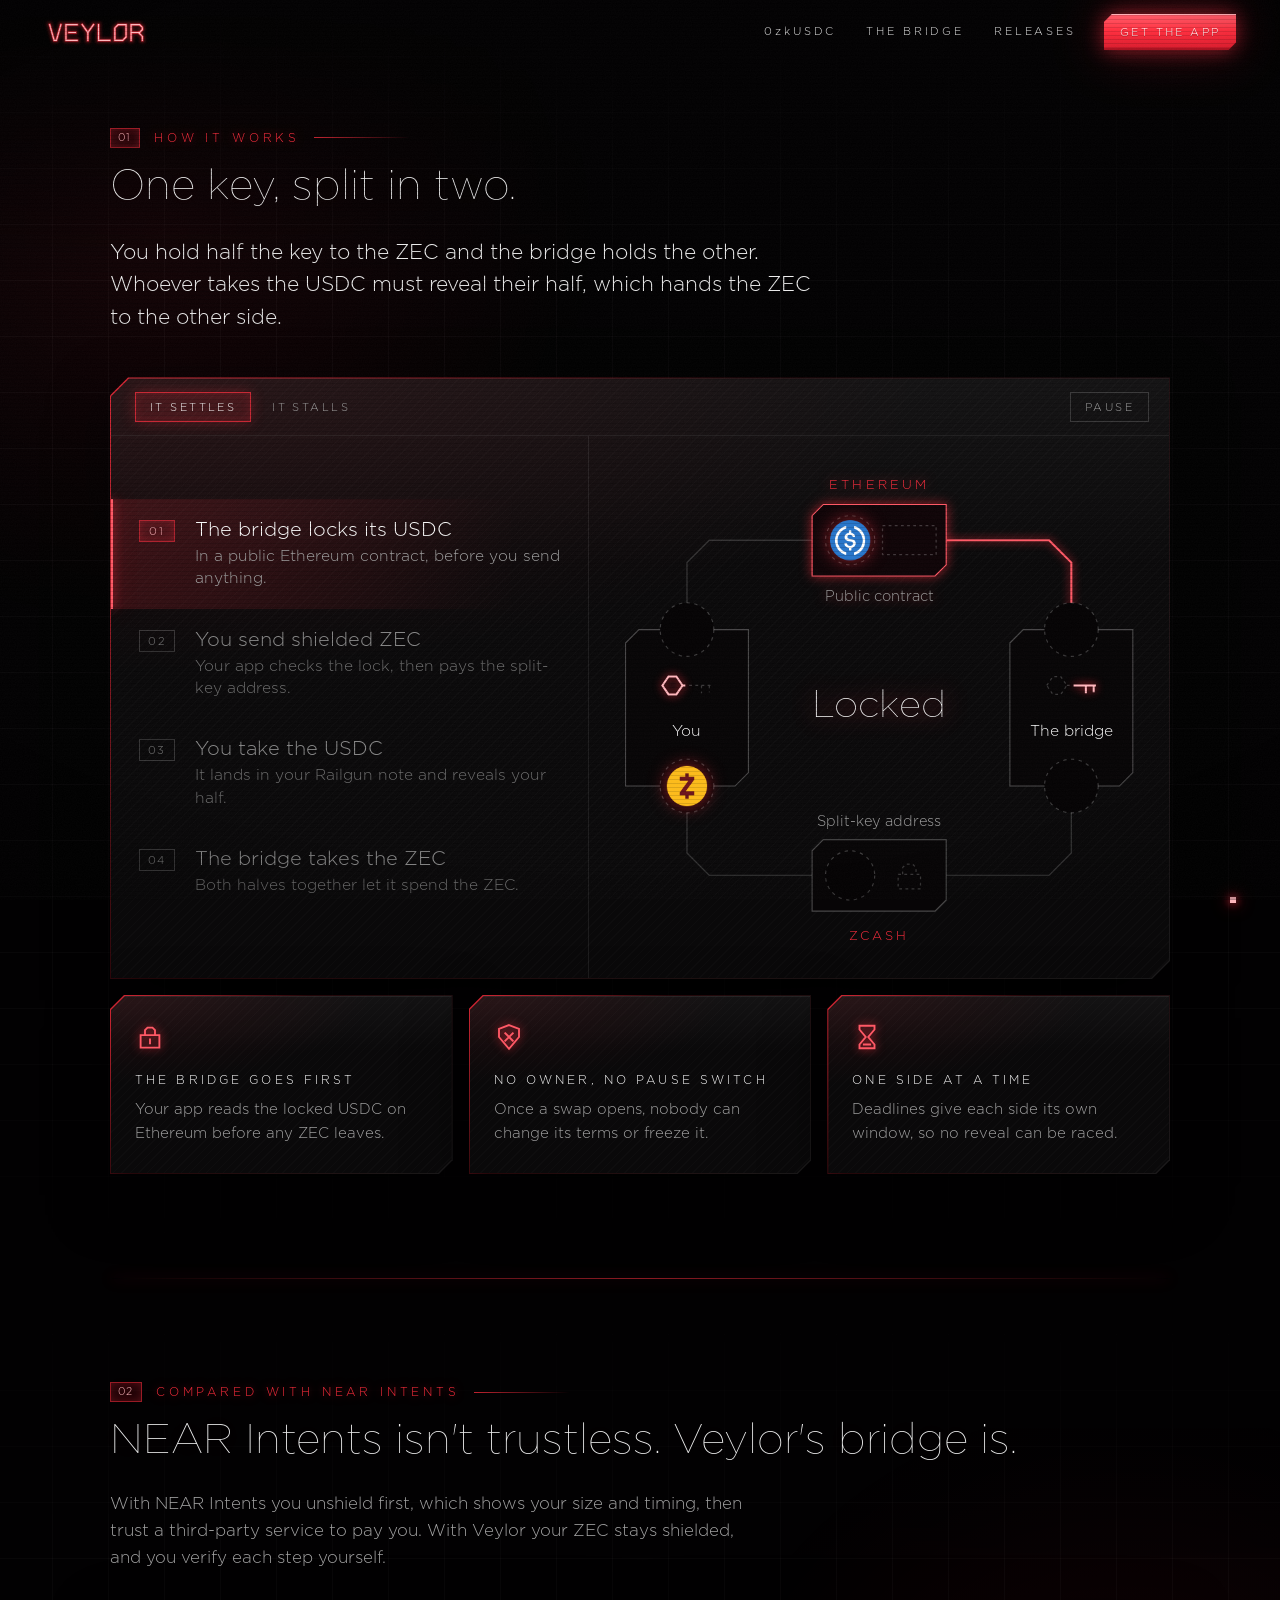
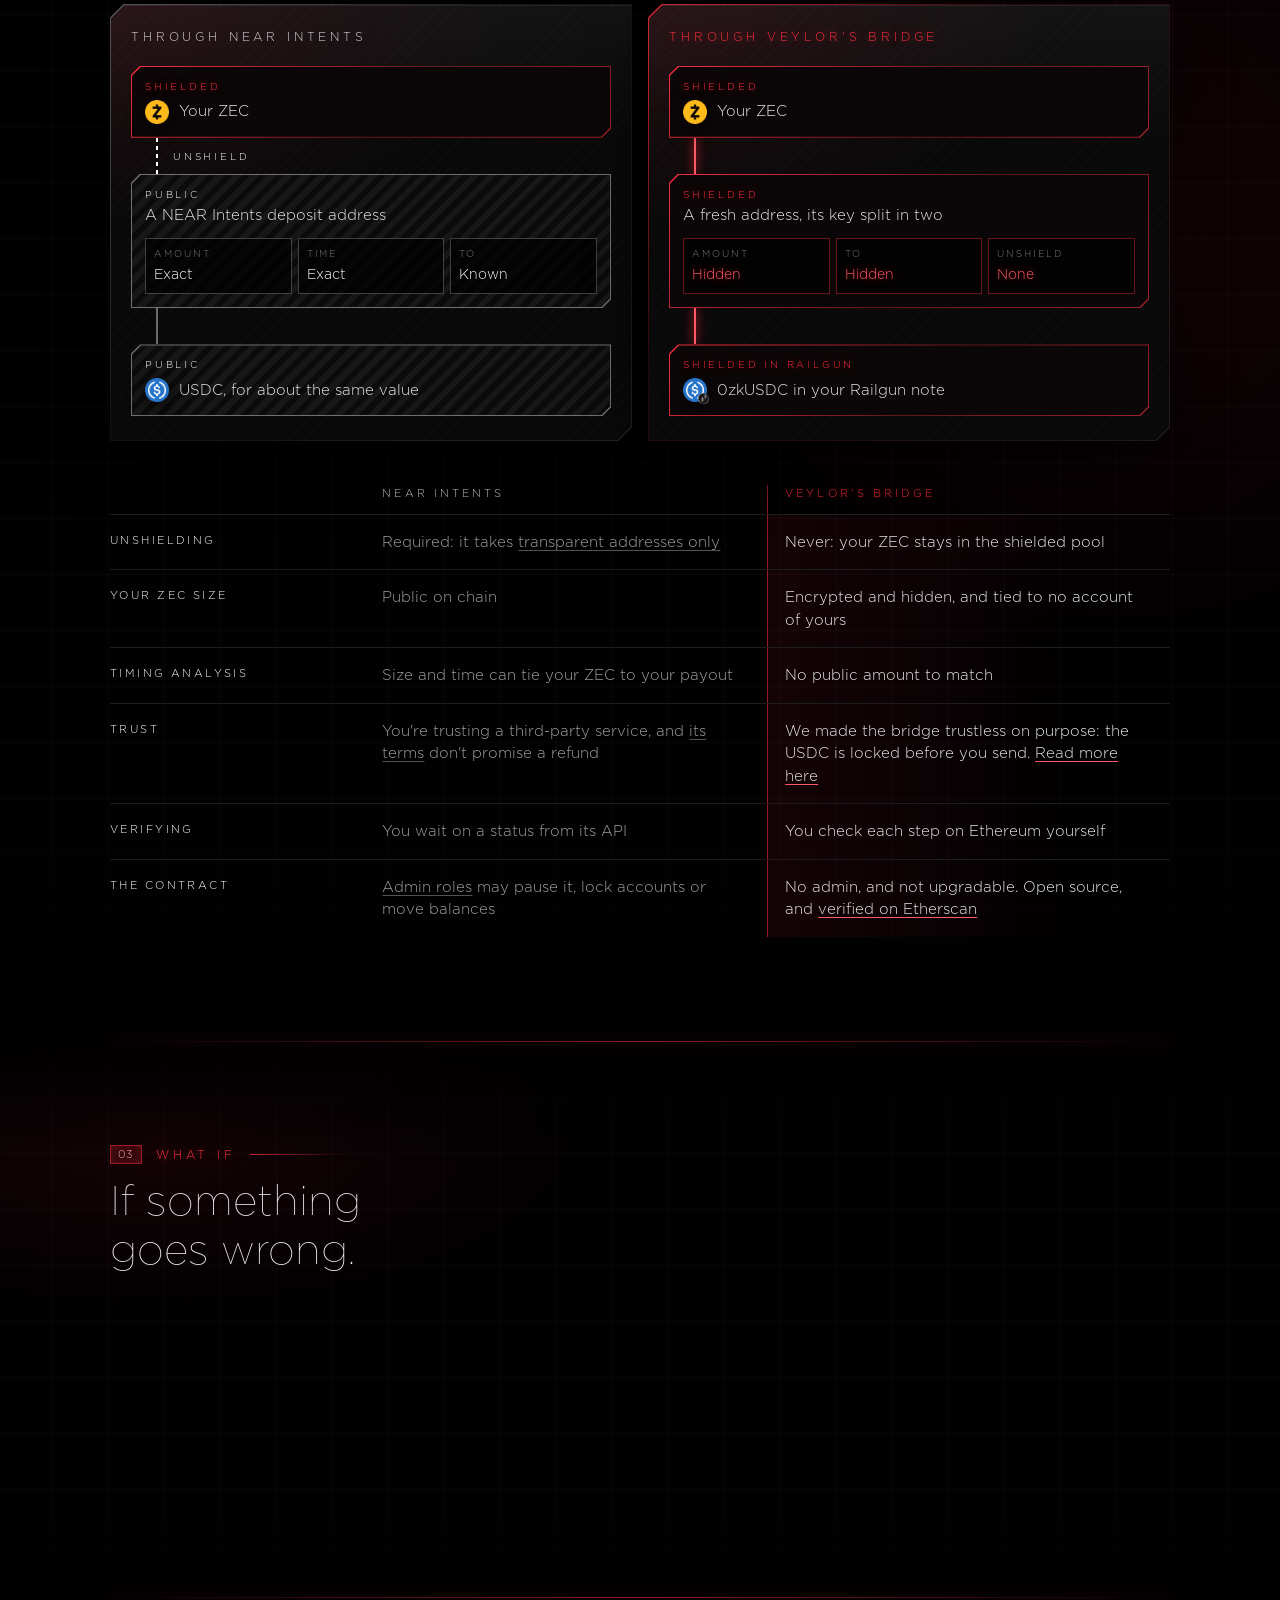
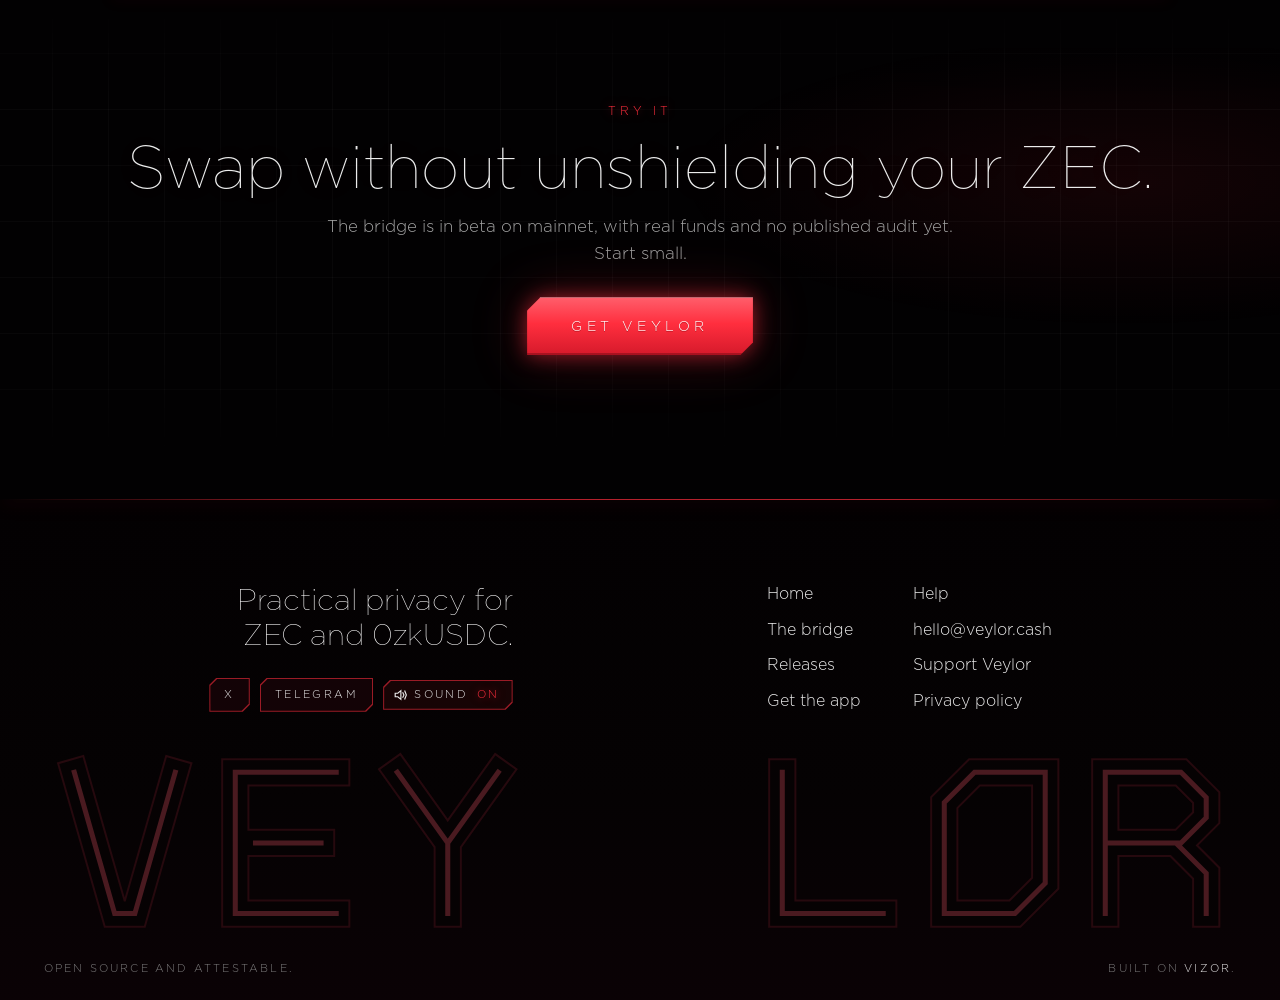
==== commit 7dae56b3: "How it works: the comparison is about unshielding, size, timing and trust The NEAR Intents column no" ====
--- a/how-it-works/index.html
+++ b/how-it-works/index.html
@@ -111,7 +111,8 @@
 
   <section class="section" id="compare" aria-labelledby="compare-title">
     <p class="hud sec">Compared with NEAR Intents</p>
-    <h2 class="title" id="compare-title">One takes custody. The other can't.</h2>
+    <h2 class="title" id="compare-title">NEAR Intents isn't trustless. Veylor's bridge is.</h2>
+    <p class="prose intro reveal">With NEAR Intents you unshield first, which shows your size and timing, then trust a third-party service to pay you. With Veylor your ZEC stays shielded, and you verify each step yourself.</p>
     <div class="routes">
       <div class="route route-public card reveal">
         <figure class="card-in">
@@ -180,11 +181,12 @@
           </tr>
         </thead>
         <tbody role="rowgroup">
-          <tr role="row"><th scope="row" role="rowheader">Who holds your ZEC</th><td role="cell" class="c-near" data-label="NEAR Intents">The operator</td><td role="cell" class="c-veylor" data-label="Veylor's bridge">Neither side alone</td></tr>
-          <tr role="row"><th scope="row" role="rowheader">Can it be frozen</th><td role="cell" class="c-near" data-label="NEAR Intents">Yes</td><td role="cell" class="c-veylor" data-label="Veylor's bridge">No pause switch</td></tr>
-          <tr role="row"><th scope="row" role="rowheader">If they go quiet</th><td role="cell" class="c-near" data-label="NEAR Intents">You wait</td><td role="cell" class="c-veylor" data-label="Veylor's bridge">You claim without them</td></tr>
-          <tr role="row"><th scope="row" role="rowheader">Check before you pay</th><td role="cell" class="c-near" data-label="NEAR Intents">No, you send first</td><td role="cell" class="c-veylor" data-label="Veylor's bridge">Yes, on Ethereum</td></tr>
-          <tr role="row"><th scope="row" role="rowheader">What Zcash shows</th><td role="cell" class="c-near" data-label="NEAR Intents">A public unshield</td><td role="cell" class="c-veylor" data-label="Veylor's bridge">One shielded transaction</td></tr>
+          <tr role="row"><th scope="row" role="rowheader">Unshielding</th><td role="cell" class="c-near" data-label="NEAR Intents">Required: it takes <a href="https://docs.near-intents.org/resources/chain-support">transparent addresses only</a></td><td role="cell" class="c-veylor" data-label="Veylor's bridge">Never: your ZEC stays in the shielded pool</td></tr>
+          <tr role="row"><th scope="row" role="rowheader">Your ZEC size</th><td role="cell" class="c-near" data-label="NEAR Intents">Public on chain</td><td role="cell" class="c-veylor" data-label="Veylor's bridge">Encrypted and hidden, and tied to no account of yours</td></tr>
+          <tr role="row"><th scope="row" role="rowheader">Timing analysis</th><td role="cell" class="c-near" data-label="NEAR Intents">Size and time can tie your ZEC to your payout</td><td role="cell" class="c-veylor" data-label="Veylor's bridge">No public amount to match</td></tr>
+          <tr role="row"><th scope="row" role="rowheader">Trust</th><td role="cell" class="c-near" data-label="NEAR Intents">You're trusting a third-party service, and <a href="https://docs.near-intents.org/security-compliance/terms-of-service">its terms</a> don't promise a refund</td><td role="cell" class="c-veylor" data-label="Veylor's bridge">We made the bridge trustless on purpose: the USDC is locked before you send. <a href="https://github.com/ChinmayGopal931/zecSwap#how-it-works">Read more here</a></td></tr>
+          <tr role="row"><th scope="row" role="rowheader">Verifying</th><td role="cell" class="c-near" data-label="NEAR Intents">You wait on a status from its API</td><td role="cell" class="c-veylor" data-label="Veylor's bridge">You check each step on Ethereum yourself</td></tr>
+          <tr role="row"><th scope="row" role="rowheader">The contract</th><td role="cell" class="c-near" data-label="NEAR Intents"><a href="https://docs.near-intents.org/security-compliance/terms-of-service">Admin roles</a> may pause it, lock accounts or move balances</td><td role="cell" class="c-veylor" data-label="Veylor's bridge">No admin, and not upgradable. Open source, and <a href="https://etherscan.io/address/0xeB3A00bcB6c9fF626fE57a5dBbDCf01730e7898f#code">verified on Etherscan</a></td></tr>
         </tbody>
       </table>
     </div>
--- a/site.css
+++ b/site.css
@@ -506,6 +506,9 @@
 .compare td.c-near { width: 38%; color: var(--muted); }
 .compare td.c-veylor { width: 38%; color: var(--text); background: linear-gradient(to right, rgba(255, 46, 62, 0.08), rgba(255, 46, 62, 0) 75%); }
 .compare .c-veylor { box-shadow: inset 1px 0 0 rgba(255, 46, 62, 0.55); }
+.compare td a { color: inherit; text-decoration: underline; text-decoration-thickness: 1px; text-underline-offset: 3px; text-decoration-color: rgba(255, 255, 255, 0.32); }
+.compare td a:hover { color: #fff; text-decoration-color: currentColor; }
+.compare td.c-veylor a { text-decoration-color: var(--red-hot); }
 @media (max-width: 719px) {
   .compare, .compare tbody, .compare tr, .compare th, .compare td { display: block; width: auto; }
   .compare thead { position: absolute; width: 1px; height: 1px; overflow: hidden; clip: rect(0 0 0 0); white-space: nowrap; }
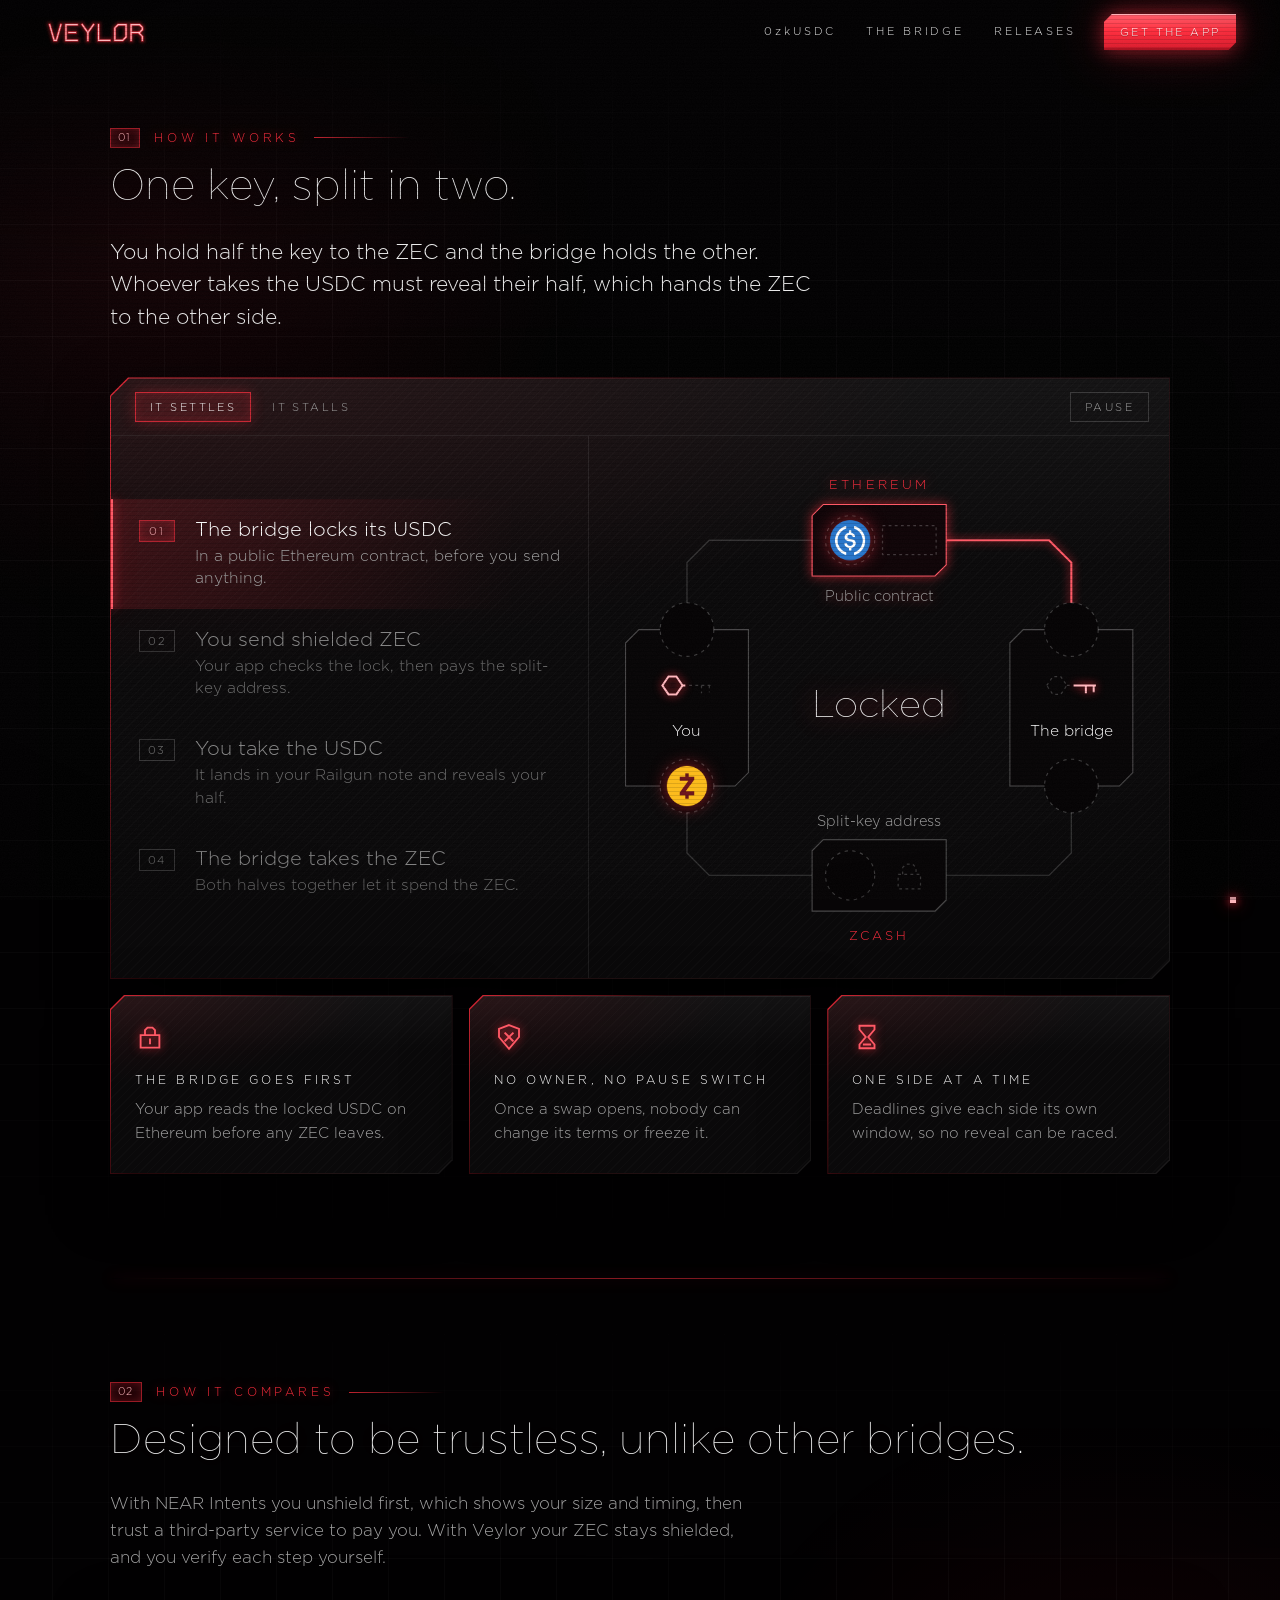
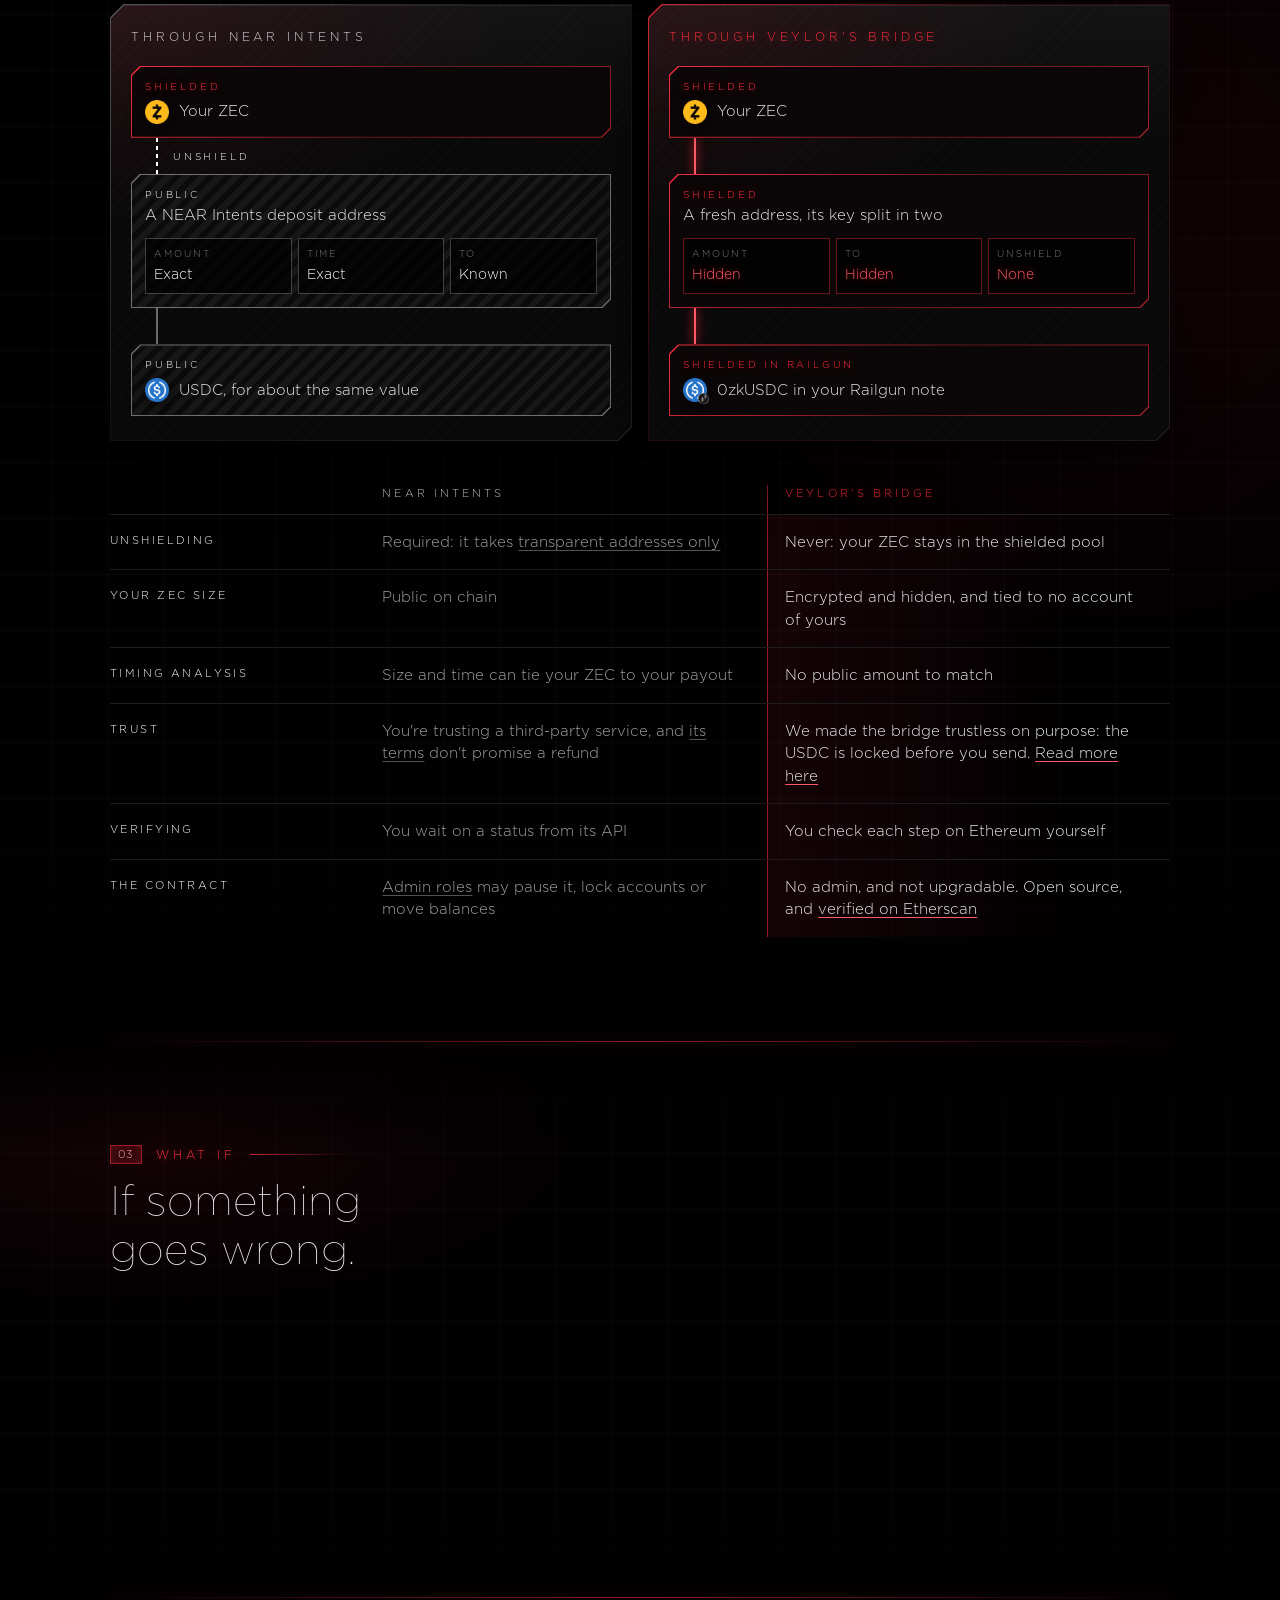
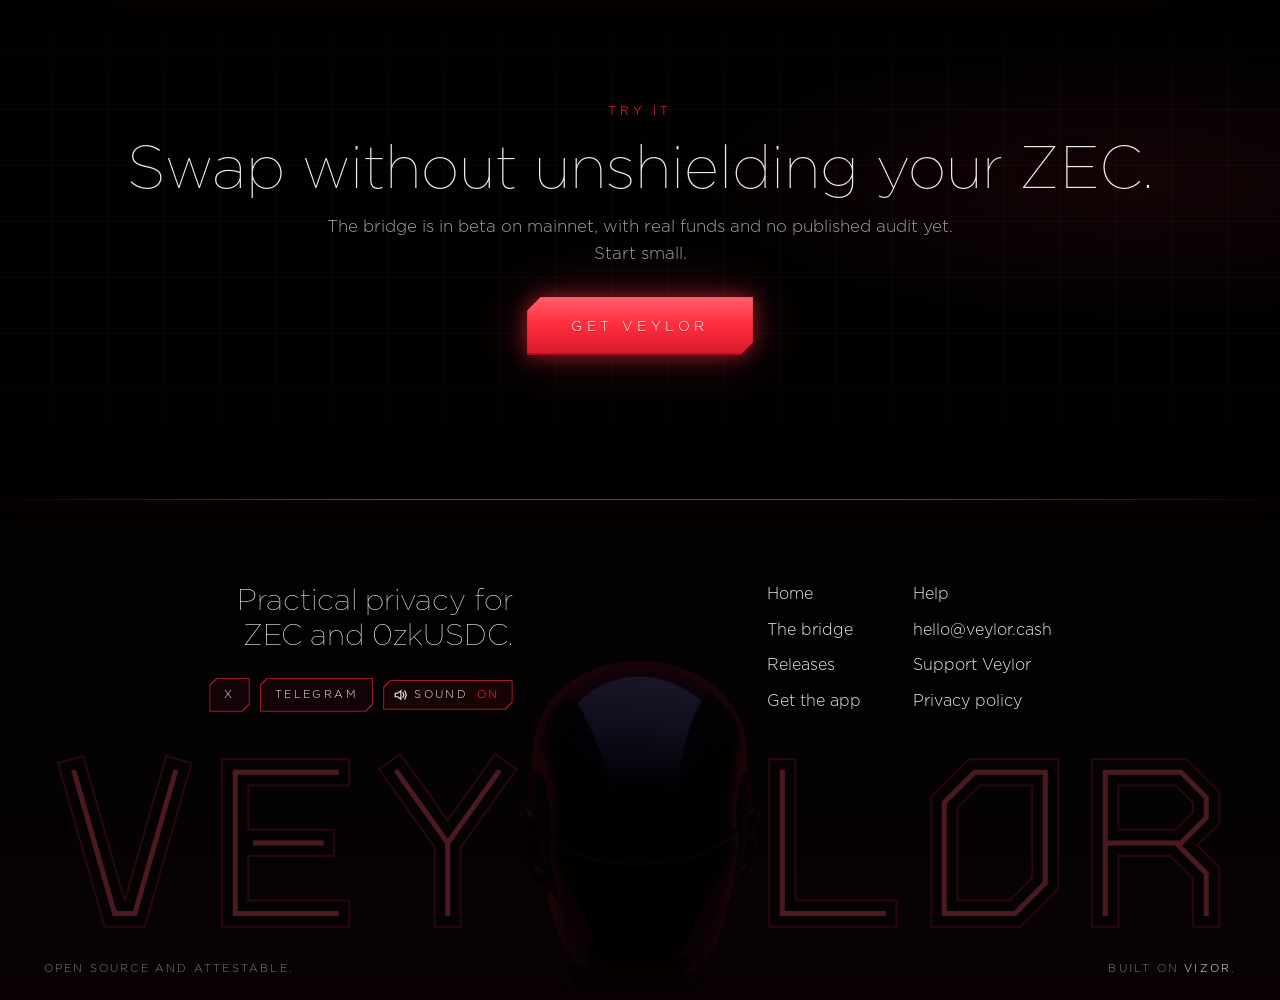
==== commit 6d162d23: "How it works: the comparison's headline is about our bridge, not NEAR Intents" ====
--- a/how-it-works/index.html
+++ b/how-it-works/index.html
@@ -110,8 +110,8 @@
   </section>
 
   <section class="section" id="compare" aria-labelledby="compare-title">
-    <p class="hud sec">Compared with NEAR Intents</p>
-    <h2 class="title" id="compare-title">NEAR Intents isn't trustless. Veylor's bridge is.</h2>
+    <p class="hud sec">How it compares</p>
+    <h2 class="title" id="compare-title">Designed to be trustless, unlike other bridges.</h2>
     <p class="prose intro reveal">With NEAR Intents you unshield first, which shows your size and timing, then trust a third-party service to pay you. With Veylor your ZEC stays shielded, and you verify each step yourself.</p>
     <div class="routes">
       <div class="route route-public card reveal">
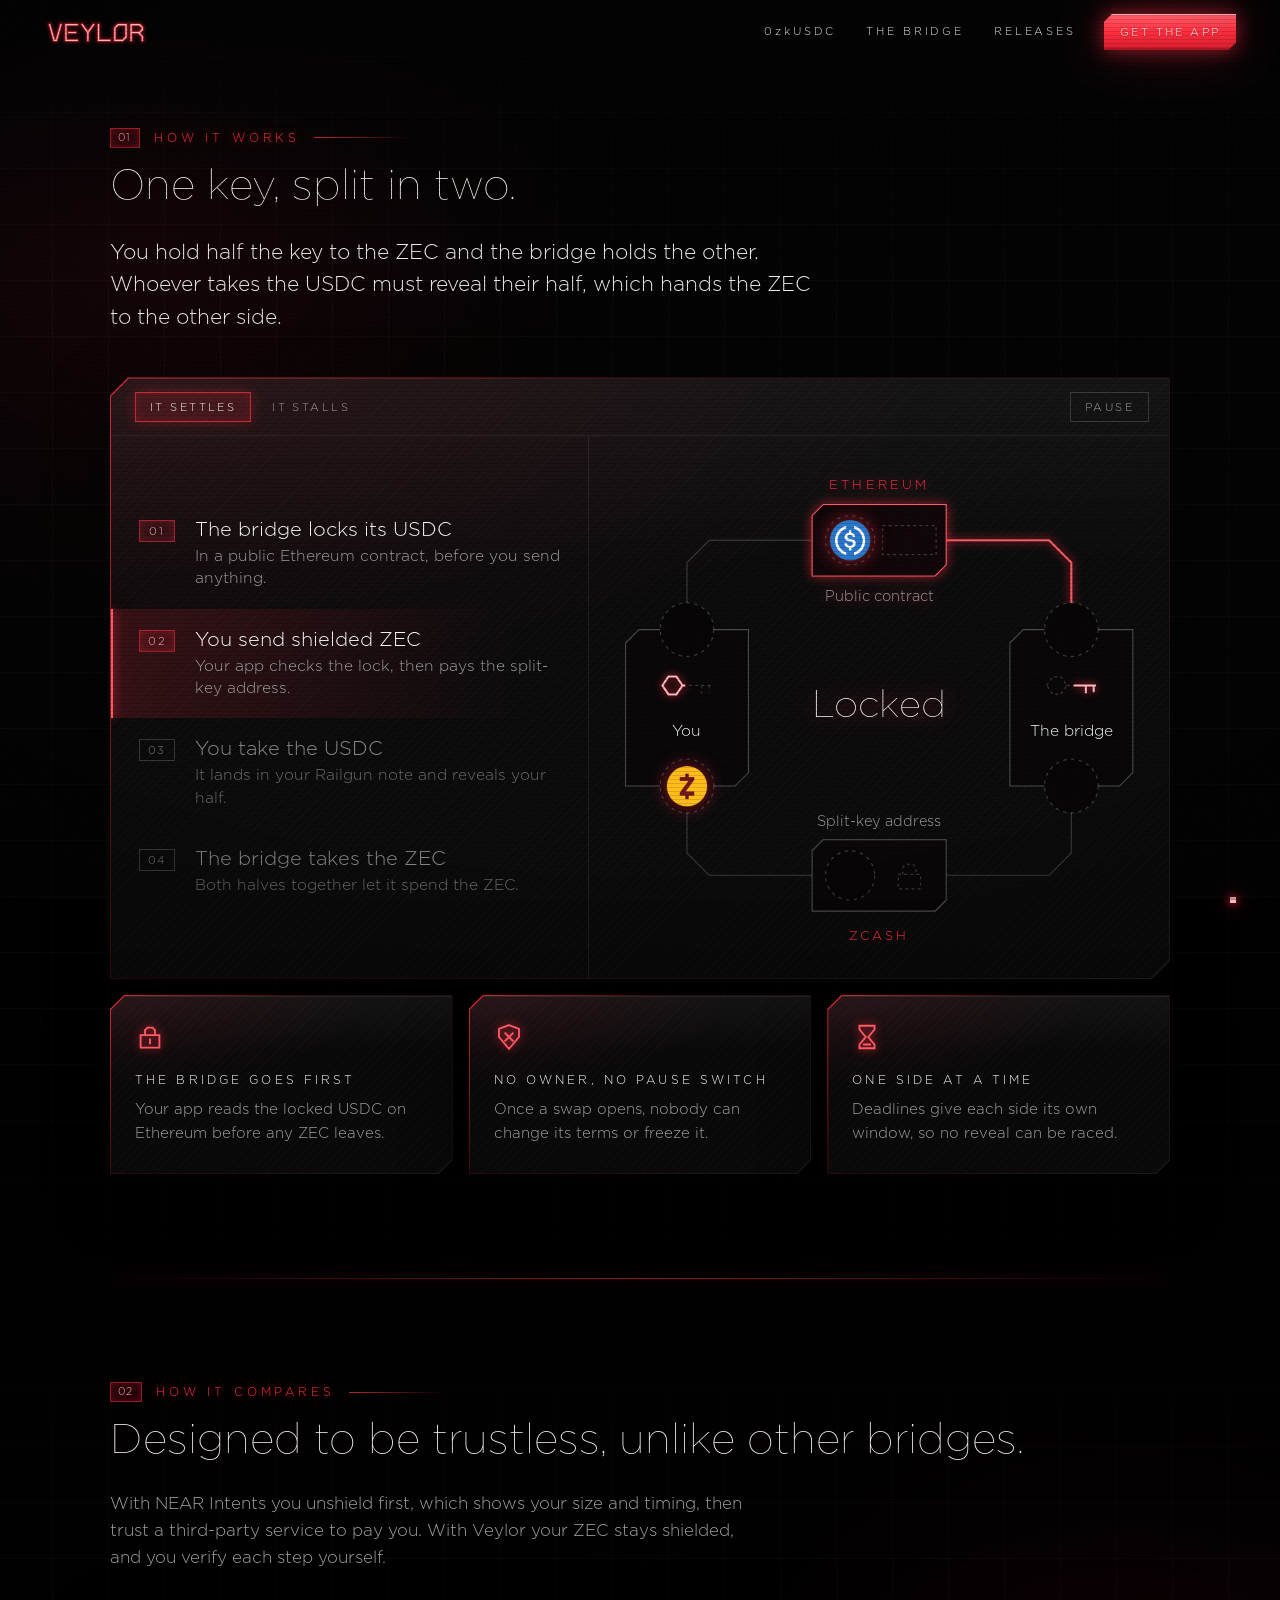
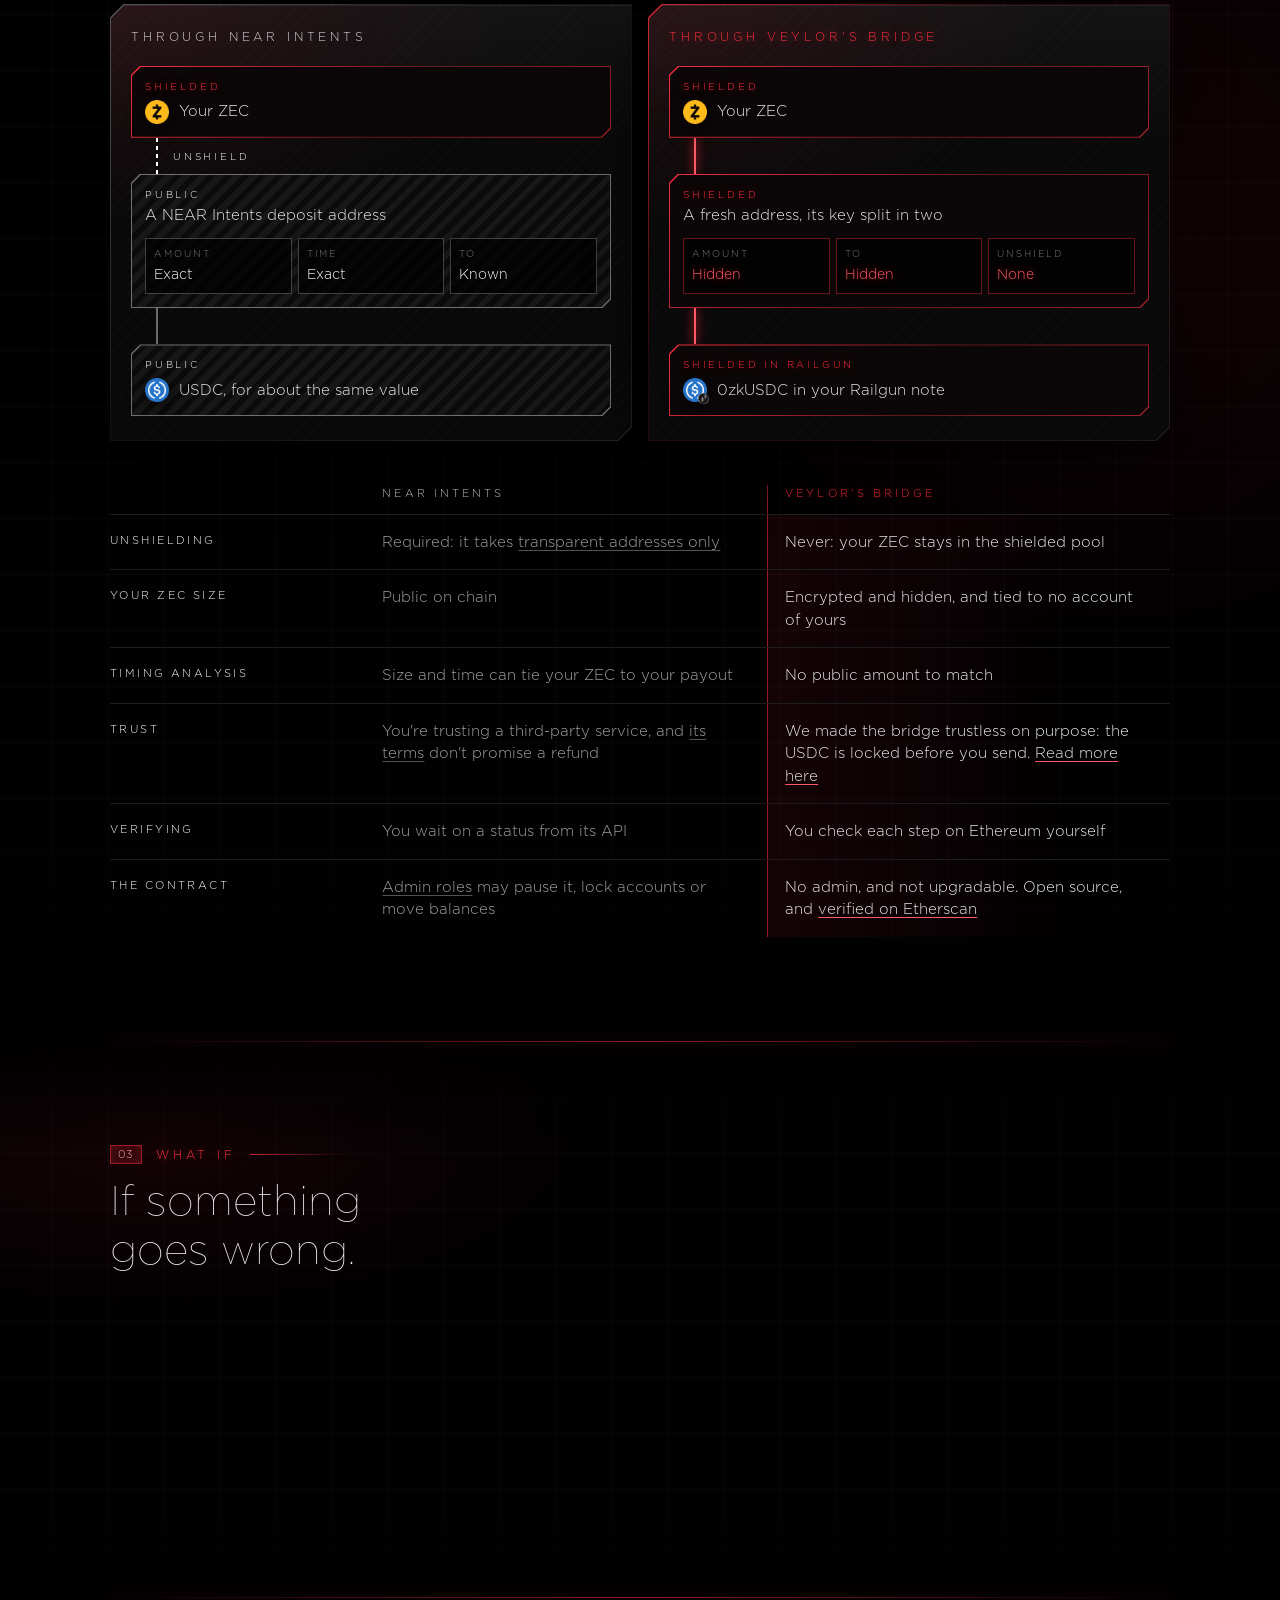
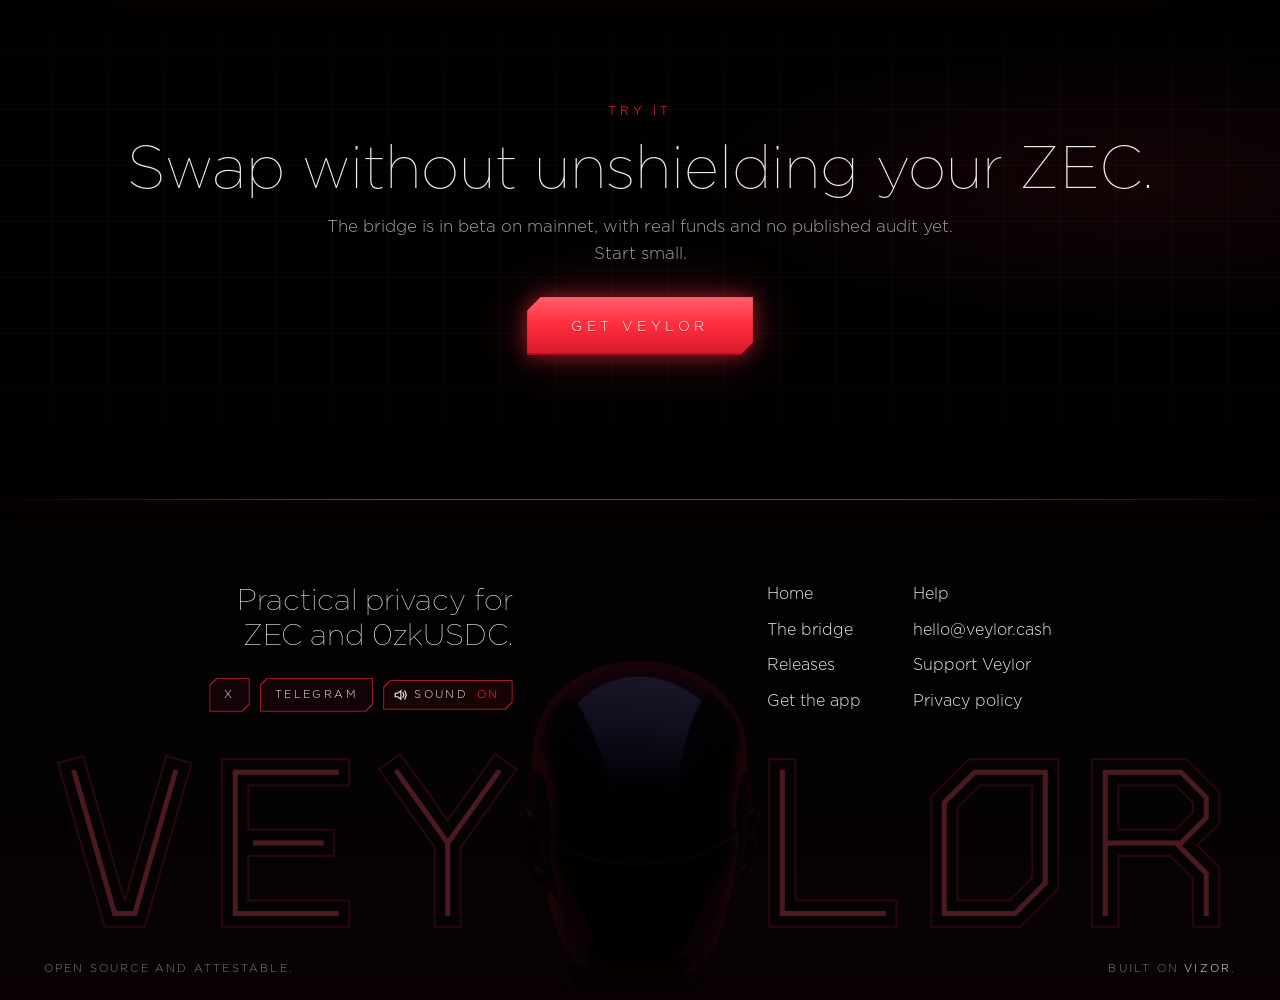
==== commit 72e68f10: "The app's own screens, and the site for search engines and link previews The wallet section shows th" ====
--- a/how-it-works/index.html
+++ b/how-it-works/index.html
@@ -3,20 +3,45 @@
 <head>
 <meta charset="utf-8">
 <meta name="viewport" content="width=device-width, initial-scale=1, viewport-fit=cover">
-<title>How it works · Veylor</title>
-<meta name="description" content="How Veylor's bridge swaps shielded ZEC and 0zkUSDC: one key, split in two, so every swap settles or refunds.">
+<title>Trustless Zcash to Ethereum bridge: how it works · Veylor</title>
+<meta name="description" content="How Veylor swaps shielded ZEC for 0zkUSDC on Ethereum: an atomic swap with one key split in two, so every swap settles or refunds. Compared with NEAR Intents.">
+<meta name="robots" content="max-image-preview:large">
+<link rel="canonical" href="https://veylor.cash/how-it-works/">
 <meta name="theme-color" content="#000000">
+<meta property="og:type" content="website">
+<meta property="og:site_name" content="Veylor">
 <meta property="og:title" content="How Veylor's shielded bridge works">
-<meta property="og:description" content="How Veylor swaps shielded ZEC and 0zkUSDC with one key split in two, and how it compares with NEAR Intents.">
-<meta property="og:image" content="https://veylor.cash/icon.png">
+<meta property="og:description" content="How Veylor swaps shielded ZEC and 0zkUSDC with one key split in two, so every swap settles or refunds.">
 <meta property="og:url" content="https://veylor.cash/how-it-works/">
-<link rel="icon" href="/icon.png">
+<meta property="og:image" content="https://veylor.cash/art/og.png">
+<meta property="og:image:width" content="1200">
+<meta property="og:image:height" content="630">
+<meta property="og:image:alt" content="Veylor's neon sign, under the words: The self-custodial wallet for shielded ZEC and 0zkUSDC.">
+<meta name="twitter:card" content="summary_large_image">
+<meta name="twitter:site" content="@veylorwallet">
+<meta name="twitter:image" content="https://veylor.cash/art/og.png">
+<meta name="twitter:image:alt" content="Veylor's neon sign, under the words: The self-custodial wallet for shielded ZEC and 0zkUSDC.">
+<link rel="icon" type="image/png" sizes="256x256" href="/icon.png">
 <link rel="apple-touch-icon" href="/icon.png">
+<link rel="manifest" href="/site.webmanifest">
+<meta name="apple-mobile-web-app-title" content="Veylor">
 <link rel="preload" href="/fonts/gotham-light.woff2" as="font" type="font/woff2" crossorigin>
 <link rel="preload" href="/fonts/gotham-thin.woff2" as="font" type="font/woff2" crossorigin>
 <link rel="stylesheet" href="/site.css">
 <script>document.documentElement.classList.add('js')</script>
 <script src="/site.js" defer></script>
+<script type="application/ld+json">
+{"@context":"https://schema.org","@graph":[
+{"@type":"BreadcrumbList","itemListElement":[{"@type":"ListItem","position":1,"name":"Home","item":"https://veylor.cash/"},{"@type":"ListItem","position":2,"name":"How it works","item":"https://veylor.cash/how-it-works/"}]},
+{"@type":"FAQPage","@id":"https://veylor.cash/how-it-works/#what-if","url":"https://veylor.cash/how-it-works/#what-if","isPartOf":{"@type":"WebSite","@id":"https://veylor.cash/#website","url":"https://veylor.cash/","name":"Veylor"},"mainEntity":[
+{"@type":"Question","name":"What if the bridge goes down?","acceptedAnswer":{"@type":"Answer","text":"If you’ve already sent your ZEC, you claim the USDC without it."}},
+{"@type":"Question","name":"What if I send too little?","acceptedAnswer":{"@type":"Answer","text":"The bridge cancels, which reveals its half, and your ZEC comes back."}},
+{"@type":"Question","name":"What if my device is off for hours?","acceptedAnswer":{"@type":"Answer","text":"Once the bridge has confirmed, a relayer claims for you. Before that, the swap waits, then refunds."}},
+{"@type":"Question","name":"Do I need to trust the relayer?","acceptedAnswer":{"@type":"Answer","text":"No, it can’t redirect your USDC: the swap can only pay the Railgun note you chose. You do rely on it to send your claim on time."}},
+{"@type":"Question","name":"What if Railgun sends the payout back?","acceptedAnswer":{"@type":"Answer","text":"It returns to a vault only for that swap, and can be shielded again."}}
+]}
+]}
+</script>
 </head>
 <body>
 <div class="topbar">
@@ -200,11 +225,11 @@
         <p class="prose reveal"><a href="https://github.com/ChinmayGopal931/zecSwap#how-it-works">The full protocol</a></p>
       </div>
       <div class="faq">
-        <details class="plate reveal"><summary>The bridge goes quiet after I pay?</summary><p>You claim the USDC without it.</p></details>
-        <details class="plate reveal"><summary>I send too little?</summary><p>The bridge cancels, which reveals its half, and your ZEC comes back.</p></details>
-        <details class="plate reveal"><summary>My device is off for hours?</summary><p>Once the bridge has confirmed, a relayer claims for you. Before that, the swap waits, then refunds.</p></details>
-        <details class="plate reveal"><summary>The relayer misbehaves?</summary><p>It can&rsquo;t redirect anything: the swap can only pay the Railgun note you chose.</p></details>
-        <details class="plate reveal"><summary>Railgun sends the payout back?</summary><p>It returns to a vault only for that swap, and can be shielded again.</p></details>
+        <details class="plate reveal"><summary>What if the bridge goes down?</summary><p>If you&rsquo;ve already sent your ZEC, you claim the USDC without it.</p></details>
+        <details class="plate reveal"><summary>What if I send too little?</summary><p>The bridge cancels, which reveals its half, and your ZEC comes back.</p></details>
+        <details class="plate reveal"><summary>What if my device is off for hours?</summary><p>Once the bridge has confirmed, a relayer claims for you. Before that, the swap waits, then refunds.</p></details>
+        <details class="plate reveal"><summary>Do I need to trust the relayer?</summary><p>No, it can&rsquo;t redirect your USDC: the swap can only pay the Railgun note you chose. You do rely on it to send your claim on time.</p></details>
+        <details class="plate reveal"><summary>What if Railgun sends the payout back?</summary><p>It returns to a vault only for that swap, and can be shielded again.</p></details>
       </div>
     </div>
   </section>
--- a/site.css
+++ b/site.css
@@ -62,7 +62,6 @@
   position: absolute; width: 1px; height: 1px; margin: -1px; overflow: hidden;
   clip: rect(0 0 0 0); white-space: nowrap; border: 0;
 }
-var { font-style: normal; color: var(--red-core); }
 /* A token keeps its own letter case inside an uppercase caption. */
 .tk { text-transform: none !important; }
 .section code { font-family: var(--mono); font-size: 0.84em; color: var(--red-core); }
@@ -172,9 +171,9 @@
   display: flex; flex-direction: column; align-items: center; justify-content: center;
   text-align: center; padding: 104px 20px 76px;
 }
-.hero h1 { margin: 0; }
 .hero .wordmark { width: min(82vw, 560px); height: auto; }
 .hero .hud { margin-top: 36px; }
+/* The page's h1: every size, weight and margin a browser gives a heading is set here. */
 .tagline {
   background: linear-gradient(180deg, #fff 45%, #ffdfe2 80%, #ffb3ba 100%); -webkit-background-clip: text; background-clip: text; color: transparent;
   filter: drop-shadow(0 0 22px rgba(255, 46, 62, 0.22));
@@ -396,7 +395,6 @@
 .leak dd { margin: 2px 0 0; font-size: 14px; color: #fff; }
 .sealed div { border-color: rgba(255, 46, 62, 0.4); }
 .sealed dd { color: var(--red-hot); text-shadow: 0 0 8px rgba(255, 46, 62, 0.6); }
-.route-note { margin: 22px 0 0; font-size: 14px; line-height: 1.5; color: var(--muted); }
 
 /* ---------- One wallet ---------- */
 .split { display: grid; gap: 40px; align-items: center; }
@@ -408,8 +406,7 @@
   display: grid; grid-template-columns: auto minmax(0, 1fr); column-gap: 14px; align-items: center;
   padding: 14px 16px; --c: 10px; --edge: var(--lit-edge); --fill: #0b0607;
 }
-.asset .glyph, .asset .token-logo { grid-row: 1 / span 2; }
-.asset .glyph { width: 34px; height: 34px; }
+.asset .token-logo { grid-row: 1 / span 2; }
 /* A coin, with Railgun's badge past its bottom right for 0zkUSDC (the app's
    PrivateUsdLogo: 14 on 32, 2 past the corner). Not .badge: the releases
    page's .badge pads and borders it to nothing. */
@@ -427,14 +424,6 @@
   background: var(--red-hot); box-shadow: 0 0 6px var(--red), 0 0 14px rgba(255, 46, 62, 0.5);
 }
 .ticks strong { font-weight: 400; color: #fff; }
-/* Both plates lie over the bridge's line: its light slips out from under one and in under the other. */
-.wallet .asset { z-index: 1; }
-.bridge-link { position: relative; height: 68px; margin-left: 35px; }
-.bl-line { position: absolute; left: 0; top: 0; bottom: 0; width: 2px; background: var(--red-hot); box-shadow: 0 0 8px var(--red), 0 0 18px rgba(255, 46, 62, 0.45); }
-.bl-tag { position: absolute; left: 20px; top: 50%; transform: translateY(-50%); font-size: 10px; letter-spacing: 0.3em; text-transform: uppercase; color: var(--red-core); white-space: nowrap; }
-/* ZEC's port: it warms before the light leaves, rather than the light popping on. */
-.bl-port { position: absolute; left: -19px; top: -7px; width: 40px; height: 34px; opacity: 0; background: radial-gradient(50% 100% at 50% 0, rgba(255, 183, 189, 0.75), rgba(255, 46, 62, 0.45) 34%, transparent 72%); }
-
 /* ---------- How it works: the stage ---------- */
 .sub-n { flex: none; font-weight: 300; font-size: 12px; letter-spacing: 0.3em; color: var(--red); text-shadow: 0 0 10px rgba(255, 46, 62, 0.55); }
 .stage { margin-top: 44px; --cut: 18px; }
@@ -481,7 +470,7 @@
 .st-node.hot { filter: drop-shadow(0 0 5px rgba(255, 46, 62, 0.6)); }
 .st-ports circle { fill: #050304; stroke: rgba(255, 255, 255, 0.22); stroke-width: 1; stroke-dasharray: 3 4; }
 .st-ghost path { fill: none; stroke: rgba(255, 255, 255, 0.2); stroke-width: 1.1; stroke-dasharray: 2.5 3; }
-.st-art text, .st-name, .st-cap, .st-sub, .st-state { text-anchor: middle; }
+.st-name, .st-cap, .st-sub, .st-state { text-anchor: middle; }
 .st-name { font: 300 14px var(--font); fill: #fff; }
 .st-cap { font: 300 11.5px var(--font); letter-spacing: 2.8px; text-transform: uppercase; fill: var(--red); }
 .st-sub { font: 300 13px var(--font); fill: var(--muted); }
@@ -523,14 +512,7 @@
 
 /* ---------- Railgun ---------- */
 .railgun { display: grid; gap: 32px; align-items: center; }
-@media (min-width: 760px) { .railgun { grid-template-columns: auto minmax(0, 1fr); gap: 56px; } }
-.railgun-mark {
-  display: grid; place-items: center; width: 168px; height: 168px;
-  --c: 18px; --edge: var(--lit-edge); --fill: radial-gradient(circle at 50% 50%, rgba(255, 46, 62, 0.18), #070707 64%);
-}
-.railgun-mark:hover { text-decoration: none; --edge: linear-gradient(135deg, var(--red-hot), rgba(255, 46, 62, 0.5) 50%, var(--red)); }
-.railgun-mark:focus-visible { outline-offset: -7px; }
-.railgun-mark img { display: block; width: 88px; height: 88px; }
+@media (min-width: 760px) { .railgun { grid-template-columns: minmax(0, 340px) minmax(0, 1fr); gap: 64px; } }
 .pool {
   display: grid; grid-template-columns: auto minmax(0, 1fr); column-gap: 18px; align-items: center;
   max-width: 560px; margin-top: 28px; padding: 16px 20px 16px 18px; --edge: var(--lit-edge); --fill: #0b0607;
@@ -748,11 +730,6 @@
 @keyframes twinkle { from { opacity: 0.15; } to { opacity: 0.75; } }
 @keyframes shimmer { from { opacity: 0.4; } to { opacity: 0.65; } }
 @keyframes run { 0% { transform: translateY(-10px); opacity: 0; } 18%, 80% { opacity: 1; } 100% { transform: translateY(36px); opacity: 0; } }
-/* Lit before it is seen: each packet starts behind its plate, and is put out only behind the other. */
-@keyframes run-down { 0% { transform: translateY(-20px); opacity: 1; animation-timing-function: cubic-bezier(0.45, 0, 0.55, 1); } 50% { transform: translateY(80px); opacity: 1; } 50.1%, 100% { transform: translateY(80px); opacity: 0; } }
-@keyframes run-up { 0% { transform: translateY(80px); opacity: 1; animation-timing-function: cubic-bezier(0.45, 0, 0.55, 1); } 50% { transform: translateY(-20px); opacity: 1; } 50.1%, 100% { transform: translateY(-20px); opacity: 0; } }
-@keyframes port { 0% { opacity: 0; } 11% { opacity: 1; } 30%, 100% { opacity: 0; } }
-
 @media (prefers-reduced-motion: no-preference) {
   html { scroll-behavior: smooth; }
   .btn { transition: background 0.2s ease; }
@@ -808,11 +785,6 @@
   .route-shielded .packet { animation: run 2.2s cubic-bezier(0.45, 0, 0.55, 1) 2.8s infinite; }
   .route-shielded .hop:nth-child(2) .packet { animation-delay: 3.9s; }
 
-  /* One wallet: light runs both ways along the bridge. */
-  .bl-line .packet.down { animation: run-down 5.2s linear 1s infinite; }
-  .bl-line .packet.up { animation: run-up 5.2s linear 3.6s infinite; }
-  .bl-port { animation: port 5.2s linear 1s infinite; }
-
   /* The terminal: the command types, then the answer lights. */
   .js .term .term-ok, .js .term .term-dim { opacity: 0; }
   .js .term.ran .term-ok { animation: ignite 0.8s linear 0.35s forwards; }
@@ -835,15 +807,14 @@
   .soon-tag i { animation: standby 2.4s ease-in-out infinite; }
   .cards.defi h3 { animation: warm 7s linear infinite; }
   .defi .glyph { animation: warm-glyph 7s linear infinite; }
-  .defi .card:nth-child(2) h3, .defi .card:nth-child(2) .glyph { animation-delay: -2.4s; }
+  .defi .logo { animation: warm-logo 7s linear infinite; }
+  .defi .card:nth-child(2) h3, .defi .card:nth-child(2) .logo { animation-delay: -2.4s; }
   .defi .card:nth-child(3) h3, .defi .card:nth-child(3) .glyph { animation-delay: -4.7s; }
-  .defi .card:hover h3, .defi .card:hover .glyph { animation: none; }
+  .defi .card:hover h3, .defi .card:hover .glyph, .defi .card:hover .logo { animation: none; }
   .pills label, .receive .tabs label { transition: color 0.2s, background-color 0.2s, border-color 0.2s, box-shadow 0.2s; }
 }
 
 /* ---------- Sub-pages ---------- */
-.section.page-top { padding-top: 40px; padding-bottom: 0; }
-.section.page-top + .section { padding-top: 40px; }
 .cta.left { justify-content: flex-start; }
 
 /* Get Veylor: one tile per platform; Windows and Linux are coming. */
@@ -1054,6 +1025,10 @@
 .defi .card { --card-edge: linear-gradient(135deg, rgba(255, 255, 255, 0.24), rgba(255, 255, 255, 0.06) 45%, rgba(255, 255, 255, 0.12)); }
 .defi .card-in { background: repeating-linear-gradient(135deg, rgba(255, 255, 255, 0.02) 0 1px, transparent 1px 7px), #070707; }
 .defi .glyph { stroke: #565656; filter: none; }
+/* Morpho's and Aave's own marks, in white and only dimmed: never recoloured. */
+.defi .logo { display: block; width: auto; height: 30px; color: #fff; opacity: 0.4; transition: opacity 0.2s; }
+.defi .logo.wide { height: 23px; margin: 4px 0 3px; }
+.defi .card:hover .logo { opacity: 1; }
 .defi .card .defi-kind { margin: 18px 0 0; font-size: 10.5px; letter-spacing: 0.28em; text-transform: uppercase; color: #6c6c6c; }
 .cards.defi h3 { margin: 4px 0 8px; font-weight: 100; font-size: 32px; line-height: 1.15; letter-spacing: 0.01em; text-transform: none; color: #8c8c8c; }
 .defi .card p:last-child { color: #6e6e6e; }
@@ -1072,6 +1047,7 @@
   88% { color: var(--red-core); text-shadow: 0 0 14px rgba(255, 46, 62, 0.85); }
   90% { color: #9a9a9a; text-shadow: none; }
 }
+@keyframes warm-logo { 0%, 82%, 100% { opacity: 0.4; } 84%, 88% { opacity: 1; } 85.5%, 90% { opacity: 0.4; } }
 @keyframes warm-glyph {
   0%, 82%, 100% { stroke: #565656; filter: none; }
   84%, 88% { stroke: var(--red-hot); filter: drop-shadow(0 0 5px rgba(255, 46, 62, 0.8)); }
@@ -1094,3 +1070,24 @@
 .term-body .term-ok { margin: 12px 0 8px; font-size: 15px; color: #fff; text-shadow: 0 0 10px rgba(255, 46, 62, 0.9), 0 0 24px rgba(255, 46, 62, 0.5); }
 .term-dim { color: var(--dim); font-size: 12.5px; }
 .term .link-hud { margin: 4px 22px 0; font-size: 11px; }
+
+/* ---------- The app's own screens, from its capture tool, with sample data ---------- */
+.band.top { align-items: start; }
+.band.top .ticks { margin-top: 4px; }
+.app-shots { position: relative; margin: 56px 0 0; }
+.shot { margin: 0; --c: 18px; --edge: var(--lit-edge); --fill: #000; --in: 10px; padding: var(--in); }
+.shot img {
+  display: block; width: 100%; height: auto; --k: calc(var(--c) - var(--in));
+  clip-path: polygon(var(--k) 0, 100% 0, 100% calc(100% - var(--k)), calc(100% - var(--k)) 100%, 0 100%, 0 var(--k));
+}
+.shot-desk { width: 89%; filter: drop-shadow(0 24px 60px rgba(255, 46, 62, 0.2)); }
+.shot.shot-phone { position: absolute; right: 0; bottom: -18px; width: 25.5%; --c: 24px; --in: 9px; --fill: #060304; filter: drop-shadow(-16px 20px 36px rgba(0, 0, 0, 0.95)) drop-shadow(0 0 28px rgba(255, 46, 62, 0.3)); }
+.app-shots .fine { margin-top: 20px; }
+.shot-0zk { width: 100%; max-width: 340px; justify-self: center; filter: drop-shadow(0 20px 50px rgba(255, 46, 62, 0.18)); }
+/* The screen runs on past both edges. */
+.shot-0zk img { -webkit-mask-image: linear-gradient(to bottom, transparent, #000 7%, #000 88%, transparent); mask-image: linear-gradient(to bottom, transparent, #000 7%, #000 88%, transparent); }
+@media (max-width: 760px) {
+  .shot-desk { display: none; }
+  .shot.shot-phone { position: relative; bottom: auto; width: min(76vw, 290px); margin: 0 auto; }
+  .app-shots .fine { text-align: center; max-width: none; }
+}
